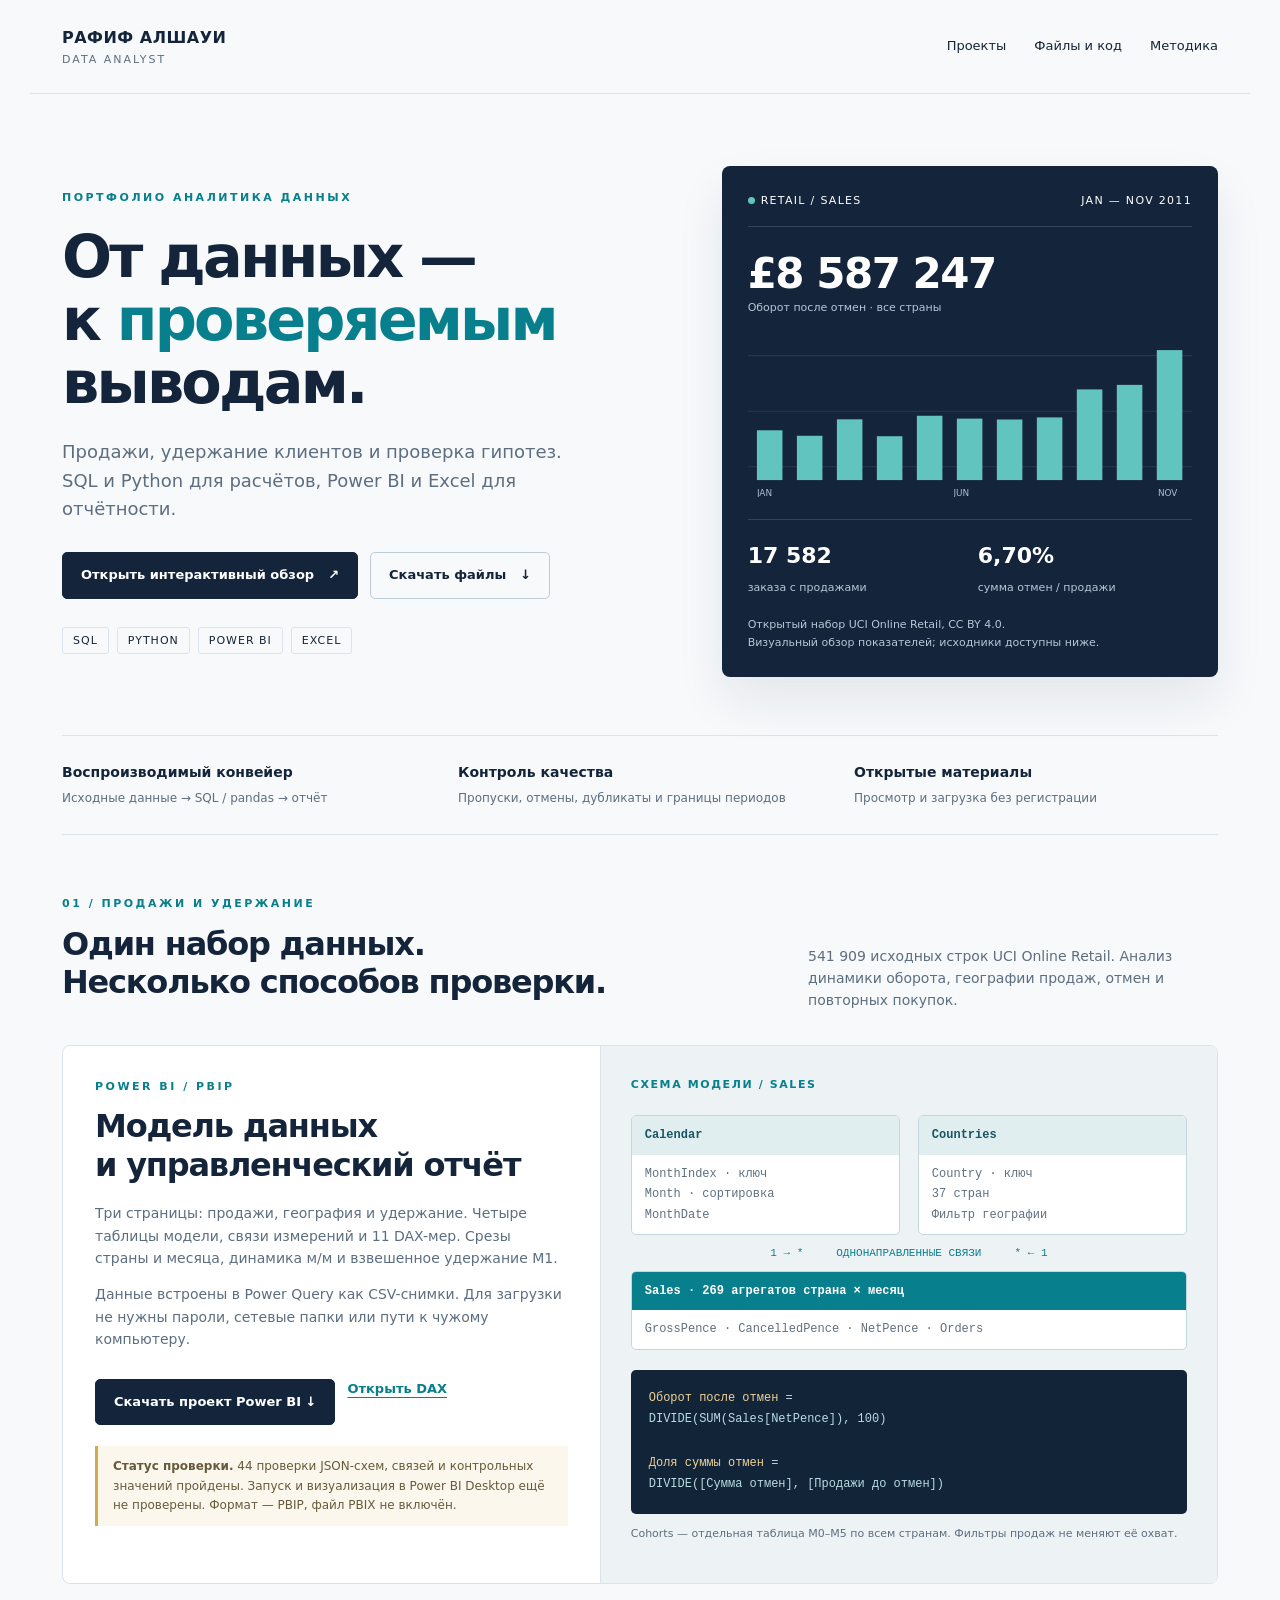
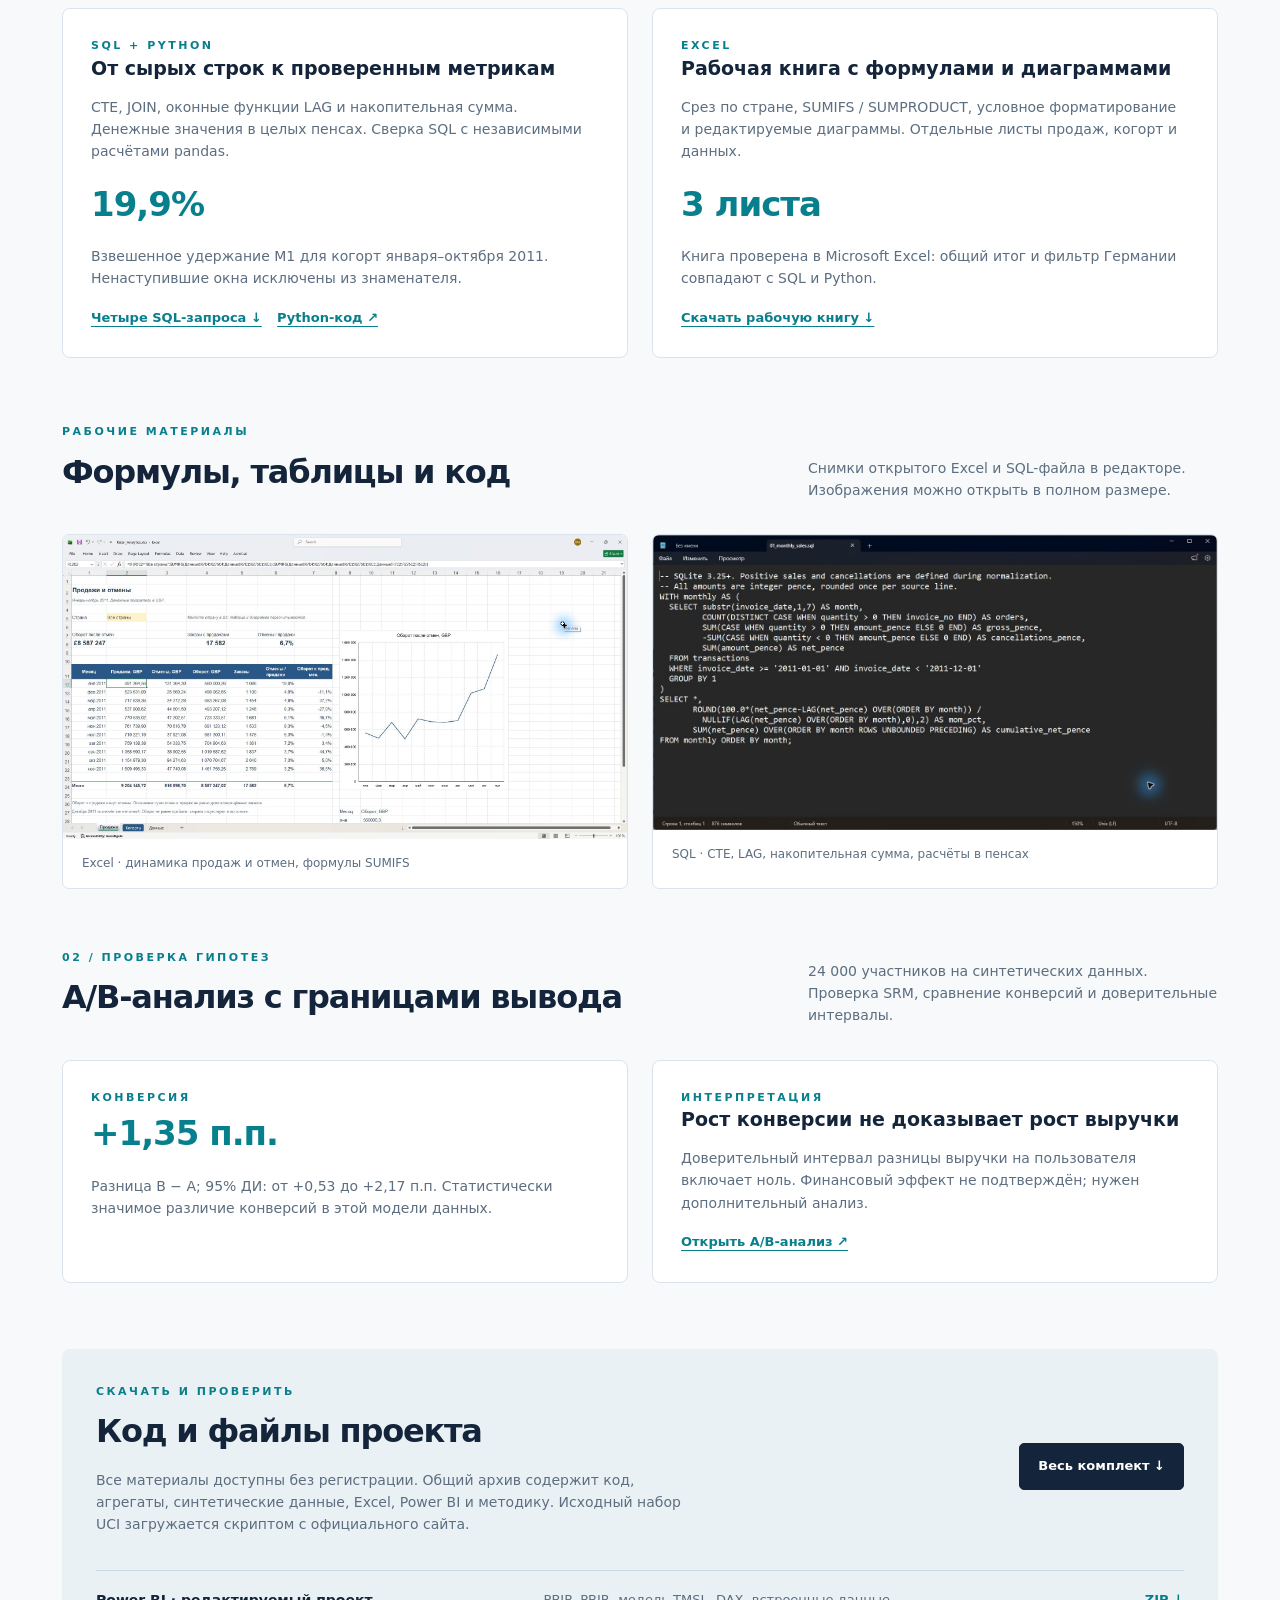
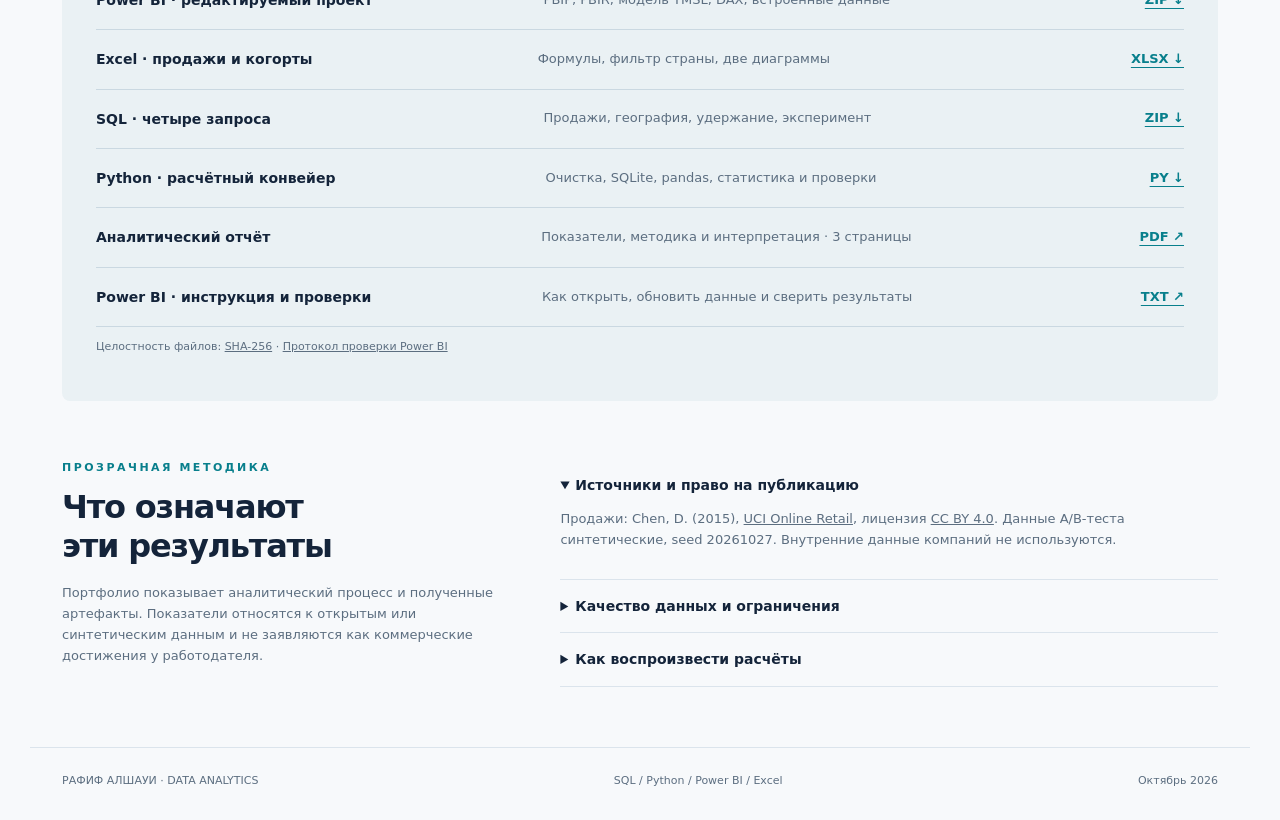
==== index.html @ f64e6117 "Publish Rafif analytics portfolio with Power BI, Excel and source downloads" ====
<!doctype html>
<html lang="ru"><head><meta charset="utf-8"><meta name="viewport" content="width=device-width,initial-scale=1">
<title>Рафиф Алшауи — аналитика данных</title><meta name="description" content="Портфолио аналитика данных: Power BI, SQL, Python, Excel. Продажи, удержание и A/B-анализ. Открытые исходники и воспроизводимые расчёты.">
<meta property="og:title" content="Рафиф Алшауи — аналитика данных"><meta property="og:description" content="От исходных данных до проверяемых выводов. Power BI, SQL, Python и Excel.">
<style>
:root{--ink:#14243a;--muted:#5c6e80;--accent:#087f8c;--line:#dbe4ec;--paper:#f7f9fb;--gold:#d6a745}*{box-sizing:border-box}html{scroll-behavior:smooth}body{margin:0;color:var(--ink);background:var(--paper);font:16px/1.6 'Segoe UI',system-ui,sans-serif}a{color:inherit}button,a{touch-action:manipulation}a:focus-visible,button:focus-visible,summary:focus-visible{outline:3px solid var(--gold);outline-offset:5px}header,main,footer{max-width:1220px;margin:auto;padding-left:32px;padding-right:32px}header{display:flex;align-items:center;justify-content:space-between;padding-top:25px;padding-bottom:25px;border-bottom:1px solid var(--line)}.name{font-weight:750;letter-spacing:.5px;text-decoration:none}.name span{display:block;font-size:11px;font-weight:500;letter-spacing:2px;color:var(--muted)}nav{display:flex;gap:28px;font-size:13px}nav a{text-decoration:none}nav a:hover{color:var(--accent)}.hero{display:grid;grid-template-columns:1.2fr 1fr;gap:64px;align-items:center;padding:72px 0 58px}.kicker{font-size:11px;font-weight:750;letter-spacing:2.5px;color:var(--accent);text-transform:uppercase}h1{font-size:clamp(38px,4.6vw,62px);line-height:1.07;letter-spacing:-2.8px;font-weight:650;margin:18px 0 24px}h1 em{font-style:normal;color:var(--accent)}h2{font-size:32px;letter-spacing:-1.2px;line-height:1.2;margin:12px 0 18px;font-weight:650}h3{font-size:19px;line-height:1.4;margin:0 0 10px}.intro{font-size:18px;color:var(--muted);max-width:540px}.actions{display:flex;flex-wrap:wrap;gap:12px;margin-top:28px}.button{padding:12px 18px;background:var(--ink);color:#fff;border:1px solid var(--ink);border-radius:5px;font-size:13px;font-weight:650;text-decoration:none;display:inline-flex;gap:14px;align-items:center}.button:hover{background:var(--accent);border-color:var(--accent)}.button.light{background:transparent;color:var(--ink);border-color:#bccbd7}.button.light:hover{border-color:var(--accent)}.tags{display:flex;gap:8px;flex-wrap:wrap;margin-top:28px}.tag{font-size:11px;letter-spacing:1px;border:1px solid var(--line);padding:4px 10px;border-radius:3px}.report-preview{padding:26px;background:var(--ink);color:#fff;border-radius:8px;box-shadow:0 24px 50px #14243a15}.report-preview .tiny{color:#b4c8d7}.preview-head{display:flex;justify-content:space-between;align-items:center;border-bottom:1px solid #ffffff25;padding-bottom:16px;font-size:11px;letter-spacing:1.3px}.dot{width:7px;height:7px;display:inline-block;border-radius:50%;background:#60c5bf;margin-right:6px}.big{font-size:42px;line-height:1.2;font-weight:600;letter-spacing:-1.5px;margin-top:22px}.tiny{font-size:11px;color:var(--muted)}.mini-grid{display:grid;grid-template-columns:1fr 1fr;gap:16px;margin-top:22px;border-top:1px solid #ffffff25;padding-top:18px}.mini-grid b{display:block;font-size:22px;font-weight:550}.report-preview svg{width:100%;margin-top:22px;display:block}.strip{display:grid;grid-template-columns:repeat(3,1fr);gap:32px;border-top:1px solid var(--line);border-bottom:1px solid var(--line);padding:25px 0;margin-bottom:60px}.strip b{display:block;font-size:14px}.strip span{font-size:12px;color:var(--muted)}section{scroll-margin-top:26px}.section-head{display:flex;justify-content:space-between;gap:30px;align-items:flex-end;margin-bottom:25px}.section-head p{max-width:410px;color:var(--muted);font-size:14px;margin:0 0 8px}.feature{display:grid;grid-template-columns:1fr 1.15fr;gap:0;background:#fff;border:1px solid var(--line);border-radius:8px;overflow:hidden}.feature-copy{padding:32px}.feature-copy p{font-size:14px;color:var(--muted)}.feature-art{padding:30px;background:#edf3f5;border-left:1px solid var(--line)}.model-label{font-size:11px;letter-spacing:1.6px;font-weight:700;margin-bottom:22px;color:var(--accent)}.model{display:grid;grid-template-columns:1fr 1fr;gap:18px}.table{background:#fff;border:1px solid #c5d7de;border-radius:5px;overflow:hidden;font:12px/1.7 Consolas,monospace}.table b{display:block;background:#e0eef0;color:#175765;padding:9px 13px}.table p{margin:0;padding:9px 13px;color:#607080}.table.fact{grid-column:1/-1}.table.fact b{background:var(--accent);color:white}.relation{text-align:center;font:11px Consolas,monospace;color:var(--accent);margin:12px 0}.code{background:#122438;color:#b8dce3;padding:18px;border-radius:5px;font:12px/1.8 Consolas,monospace;overflow:auto;white-space:pre-wrap;word-break:break-word;margin-top:20px}.code strong{color:#efd297;font-weight:normal}.status{border-left:3px solid #d4aa4c;padding:11px 15px;background:#fbf7ec;font-size:12px;color:#665a3b;margin-top:21px}.cards{display:grid;grid-template-columns:1fr 1fr;gap:24px;margin-top:24px}.case{background:#fff;border:1px solid var(--line);border-radius:8px;padding:28px}.case p{font-size:14px;color:var(--muted)}.case .metric{font-size:34px;color:var(--accent);font-weight:600;letter-spacing:-1px}.textlink{font-size:13px;color:var(--accent);font-weight:600;text-underline-offset:4px}.evidence{padding-top:65px}.shots{display:grid;grid-template-columns:1fr 1fr;gap:24px}.shot{margin:0;border:1px solid var(--line);border-radius:7px;background:white;overflow:hidden}.shot a{display:block}.shot img{width:100%;display:block;height:auto}.shot figcaption{padding:15px 19px;font-size:12px;color:var(--muted)}.download-section{margin:66px 0 0;padding:34px;background:#eaf1f4;border-radius:8px}.download-top{display:flex;gap:30px;align-items:center;justify-content:space-between}.download-top p{font-size:14px;color:var(--muted);max-width:600px}.download-list{margin-top:20px;border-top:1px solid #cad8e1}.download-row{display:grid;grid-template-columns:1.1fr 1.5fr auto;align-items:center;gap:25px;padding:18px 0;border-bottom:1px solid #cad8e1;font-size:13px}.download-row strong{font-size:14px}.download-row span{color:var(--muted)}.download-row a{color:var(--accent);font-weight:700;text-underline-offset:4px;white-space:nowrap}.method{margin-top:58px;display:grid;grid-template-columns:.8fr 1.2fr;gap:60px}.method p,.method li{font-size:13px;color:var(--muted)}.method ul{padding-left:20px}.method li{margin:9px 0}details{border-bottom:1px solid var(--line);padding:15px 0}summary{cursor:pointer;font-size:14px;font-weight:600}footer{margin-top:60px;border-top:1px solid var(--line);padding-top:24px;padding-bottom:30px;display:flex;justify-content:space-between;gap:25px;font-size:11px;color:var(--muted)}@media(max-width:900px){.hero{gap:30px}.hero h1{font-size:45px}.feature{grid-template-columns:1fr}.feature-art{border-left:0;border-top:1px solid var(--line)}.method{gap:25px}.download-top{display:block}}@media(max-width:640px){header,main,footer{padding-left:20px;padding-right:20px}header{align-items:start}nav{gap:16px;font-size:12px}nav a:first-child{display:none}.hero{grid-template-columns:1fr;padding:40px 0;gap:30px}.hero h1{font-size:43px;letter-spacing:-2px}.intro{font-size:16px}.strip{grid-template-columns:1fr;gap:15px;margin-bottom:40px}.section-head{display:block}.section-head p{margin-top:15px}.cards,.shots,.method{grid-template-columns:1fr}.feature-copy,.feature-art,.case,.download-section{padding:23px}.download-row{grid-template-columns:1fr auto;gap:8px}.download-row span{grid-column:1/-1;grid-row:2}.download-row strong{font-size:13px}.method{gap:10px}footer{display:block}footer span{display:block;margin-top:7px}h2{font-size:28px}}
</style></head><body>
<header><a href="#" class="name">РАФИФ АЛШАУИ<span>DATA ANALYST</span></a><nav aria-label="Навигация"><a href="#projects">Проекты</a><a href="#files">Файлы и код</a><a href="#method">Методика</a></nav></header>
<main>
<section class="hero"><div><div class="kicker">Портфолио аналитика данных</div><h1>От данных —<br>к <em>проверяемым</em><br>выводам.</h1><p class="intro">Продажи, удержание клиентов и проверка гипотез. SQL и Python для расчётов, Power BI и Excel для отчётности.</p><div class="actions"><a class="button" href="analytics.html">Открыть интерактивный обзор <span>↗</span></a><a class="button light" href="#files">Скачать файлы <span>↓</span></a></div><div class="tags"><span class="tag">SQL</span><span class="tag">PYTHON</span><span class="tag">POWER BI</span><span class="tag">EXCEL</span></div></div>
<div class="report-preview" aria-label="Контрольные показатели проекта продаж"><div class="preview-head"><span><i class="dot"></i>RETAIL / SALES</span><span>JAN — NOV 2011</span></div><div class="big">£8 587 247</div><div class="tiny">Оборот после отмен · все страны</div><svg viewBox="0 0 400 142" role="img" aria-label="Динамика оборота, январь–ноябрь 2011"><path d="M0 115H400M0 65H400M0 15H400" stroke="#ffffff16"/><g fill="#62c4bf"><rect x="8" y="82.18" width="23" height="44.82"/><rect x="44" y="87.13" width="23" height="39.87"/><rect x="80" y="72.31" width="23" height="54.69"/><rect x="116" y="87.52" width="23" height="39.48"/><rect x="152" y="69.10" width="23" height="57.90"/><rect x="188" y="71.68" width="23" height="55.32"/><rect x="224" y="72.47" width="23" height="54.53"/><rect x="260" y="70.59" width="23" height="56.41"/><rect x="296" y="45.38" width="23" height="81.62"/><rect x="332" y="41.30" width="23" height="85.70"/><rect x="368" y="10.00" width="23" height="117.00"/></g><text x="8" y="141" fill="#aabfcf" font-size="8">JAN</text><text x="185" y="141" fill="#aabfcf" font-size="8">JUN</text><text x="369" y="141" fill="#aabfcf" font-size="8">NOV</text></svg><div class="mini-grid"><div><b>17 582</b><span class="tiny">заказа с продажами</span></div><div><b>6,70%</b><span class="tiny">сумма отмен / продажи</span></div></div><p class="tiny" style="margin:18px 0 0">Открытый набор UCI Online Retail, CC BY 4.0.<br>Визуальный обзор показателей; исходники доступны ниже.</p></div></section>
<div class="strip"><div><b>Воспроизводимый конвейер</b><span>Исходные данные → SQL / pandas → отчёт</span></div><div><b>Контроль качества</b><span>Пропуски, отмены, дубликаты и границы периодов</span></div><div><b>Открытые материалы</b><span>Просмотр и загрузка без регистрации</span></div></div>
<section id="projects"><div class="section-head"><div><div class="kicker">01 / Продажи и удержание</div><h2>Один набор данных.<br>Несколько способов проверки.</h2></div><p>541 909 исходных строк UCI Online Retail. Анализ динамики оборота, географии продаж, отмен и повторных покупок.</p></div>
<article class="feature"><div class="feature-copy"><div class="kicker">POWER BI / PBIP</div><h2>Модель данных<br>и управленческий отчёт</h2><p>Три страницы: продажи, география и удержание. Четыре таблицы модели, связи измерений и 11 DAX-мер. Срезы страны и месяца, динамика м/м и взвешенное удержание M1.</p><p>Данные встроены в Power Query как CSV-снимки. Для загрузки не нужны пароли, сетевые папки или пути к чужому компьютеру.</p><div class="actions"><a class="button" href="downloads/PowerBI_Retail_Analytics.zip" download>Скачать проект Power BI ↓</a><a class="textlink" href="downloads/measures.dax">Открыть DAX</a></div><div class="status"><b>Статус проверки.</b> 44 проверки JSON-схем, связей и контрольных значений пройдены. Запуск и визуализация в Power BI Desktop ещё не проверены. Формат — PBIP, файл PBIX не включён.</div></div><div class="feature-art"><div class="model-label">СХЕМА МОДЕЛИ / SALES</div><div class="model"><div class="table"><b>Calendar</b><p>MonthIndex · ключ<br>Month · сортировка<br>MonthDate</p></div><div class="table"><b>Countries</b><p>Country · ключ<br>37 стран<br>Фильтр географии</p></div></div><div class="relation">1 → * &nbsp;&nbsp;&nbsp; ОДНОНАПРАВЛЕННЫЕ СВЯЗИ &nbsp;&nbsp;&nbsp; * ← 1</div><div class="table fact"><b>Sales · 269 агрегатов страна × месяц</b><p>GrossPence · CancelledPence · NetPence · Orders</p></div><div class="code"><strong>Оборот после отмен</strong> =
DIVIDE(SUM(Sales[NetPence]), 100)

<strong>Доля суммы отмен</strong> =
DIVIDE([Сумма отмен], [Продажи до отмен])</div><p class="tiny">Cohorts — отдельная таблица M0–M5 по всем странам. Фильтры продаж не меняют её охват.</p></div></article>
<div class="cards"><article class="case"><div class="kicker">SQL + PYTHON</div><h3>От сырых строк к проверенным метрикам</h3><p>CTE, JOIN, оконные функции LAG и накопительная сумма. Денежные значения в целых пенсах. Сверка SQL с независимыми расчётами pandas.</p><div class="metric">19,9%</div><p>Взвешенное удержание M1 для когорт января–октября 2011. Ненаступившие окна исключены из знаменателя.</p><a class="textlink" href="downloads/SQL_queries.zip" download>Четыре SQL-запроса ↓</a> &nbsp; <a class="textlink" href="downloads/analyze.py">Python-код ↗</a></article><article class="case"><div class="kicker">EXCEL</div><h3>Рабочая книга с формулами и диаграммами</h3><p>Срез по стране, SUMIFS / SUMPRODUCT, условное форматирование и редактируемые диаграммы. Отдельные листы продаж, когорт и данных.</p><div class="metric">3 листа</div><p>Книга проверена в Microsoft Excel: общий итог и фильтр Германии совпадают с SQL и Python.</p><a class="textlink" href="downloads/Retail_Analytics.xlsx" download>Скачать рабочую книгу ↓</a></article></div></section>
<section class="evidence"><div class="section-head"><div><div class="kicker">Рабочие материалы</div><h2>Формулы, таблицы и код</h2></div><p>Снимки открытого Excel и SQL-файла в редакторе. Изображения можно открыть в полном размере.</p></div><div class="shots"><figure class="shot"><a href="images/01_excel_sales.png" target="_blank" rel="noopener"><img src="images/01_excel_sales.png" alt="Microsoft Excel: продажи, выбор страны, формулы и диаграмма" loading="lazy"></a><figcaption>Excel · динамика продаж и отмен, формулы SUMIFS</figcaption></figure><figure class="shot"><a href="images/03_sql_monthly_sales.png" target="_blank" rel="noopener"><img src="images/03_sql_monthly_sales.png" alt="SQL-запрос месячных продаж в текстовом редакторе: CTE и оконные функции" loading="lazy"></a><figcaption>SQL · CTE, LAG, накопительная сумма, расчёты в пенсах</figcaption></figure></div></section>
<section style="margin-top:60px"><div class="section-head"><div><div class="kicker">02 / Проверка гипотез</div><h2>A/B-анализ с границами вывода</h2></div><p>24 000 участников на синтетических данных. Проверка SRM, сравнение конверсий и доверительные интервалы.</p></div><div class="cards" style="margin-top:0"><article class="case"><div class="kicker">КОНВЕРСИЯ</div><div class="metric">+1,35 п.п.</div><p>Разница B − A; 95% ДИ: от +0,53 до +2,17 п.п. Статистически значимое различие конверсий в этой модели данных.</p></article><article class="case"><div class="kicker">ИНТЕРПРЕТАЦИЯ</div><h3>Рост конверсии не доказывает рост выручки</h3><p>Доверительный интервал разницы выручки на пользователя включает ноль. Финансовый эффект не подтверждён; нужен дополнительный анализ.</p><a class="textlink" href="analytics.html#experiment">Открыть A/B-анализ ↗</a></article></div></section>
<section id="files" class="download-section"><div class="download-top"><div><div class="kicker">Скачать и проверить</div><h2>Код и файлы проекта</h2><p>Все материалы доступны без регистрации. Общий архив содержит код, агрегаты, синтетические данные, Excel, Power BI и методику. Исходный набор UCI загружается скриптом с официального сайта.</p></div><a class="button" href="downloads/Rafif_Analytics_Source.zip" download>Весь комплект ↓</a></div><div class="download-list">
<div class="download-row"><strong>Power BI · редактируемый проект</strong><span>PBIP, PBIR, модель TMSL, DAX, встроенные данные</span><a href="downloads/PowerBI_Retail_Analytics.zip" download>ZIP ↓</a></div>
<div class="download-row"><strong>Excel · продажи и когорты</strong><span>Формулы, фильтр страны, две диаграммы</span><a href="downloads/Retail_Analytics.xlsx" download>XLSX ↓</a></div>
<div class="download-row"><strong>SQL · четыре запроса</strong><span>Продажи, география, удержание, эксперимент</span><a href="downloads/SQL_queries.zip" download>ZIP ↓</a></div>
<div class="download-row"><strong>Python · расчётный конвейер</strong><span>Очистка, SQLite, pandas, статистика и проверки</span><a href="downloads/analyze.py" download>PY ↓</a></div>
<div class="download-row"><strong>Аналитический отчёт</strong><span>Показатели, методика и интерпретация · 3 страницы</span><a href="downloads/Analytics_Report.pdf">PDF ↗</a></div>
<div class="download-row"><strong>Power BI · инструкция и проверки</strong><span>Как открыть, обновить данные и сверить результаты</span><a href="downloads/PowerBI_README.txt">TXT ↗</a></div></div><p class="tiny">Целостность файлов: <a href="downloads/SHA256.json">SHA-256</a> · <a href="downloads/PowerBI_validation.json">Протокол проверки Power BI</a></p></section>
<section id="method" class="method"><div><div class="kicker">Прозрачная методика</div><h2>Что означают<br>эти результаты</h2><p>Портфолио показывает аналитический процесс и полученные артефакты. Показатели относятся к открытым или синтетическим данным и не заявляются как коммерческие достижения у работодателя.</p></div><div><details open><summary>Источники и право на публикацию</summary><p>Продажи: Chen, D. (2015), <a href="https://doi.org/10.24432/C5BW33" target="_blank" rel="noopener">UCI Online Retail</a>, лицензия <a href="https://creativecommons.org/licenses/by/4.0/" target="_blank" rel="noopener">CC BY 4.0</a>. Данные A/B-теста синтетические, seed 20261027. Внутренние данные компаний не используются.</p></details><details><summary>Качество данных и ограничения</summary><ul><li>Исходно 541 909 строк; исключены строки без положительной цены.</li><li>Пропуски CustomerID исключены из когорт, но сохранены в обороте.</li><li>Совпадающие строки сохранены: надёжного ID строки в источнике нет. Чувствительность итогов к дубликатам рассчитана отдельно.</li><li>Неполный декабрь 2011 исключён. Декабрь 2010 используется как история для определения когорт.</li><li>Оборот после отмен не равен прибыли; расходы для ROI отсутствуют.</li></ul></details><details><summary>Как воспроизвести расчёты</summary><p>Распакуйте общий архив. Установите Python-зависимости из requirements.txt и запустите analyze.py. Скрипт загрузит UCI, построит SQLite-базу, CSV/JSON и выполнит контрольные проверки. build_powerbi.py обновляет встроенные снимки PBIP. Подробности — в README.</p></details></div></section>
</main><footer><div>РАФИФ АЛШАУИ · DATA ANALYTICS</div><span>SQL / Python / Power BI / Excel</span><span>Октябрь 2026</span></footer>
<script>document.querySelectorAll('a[download]').forEach(a=>a.setAttribute('aria-label',a.textContent.trim()+' — скачать файл'));</script>
</body></html>
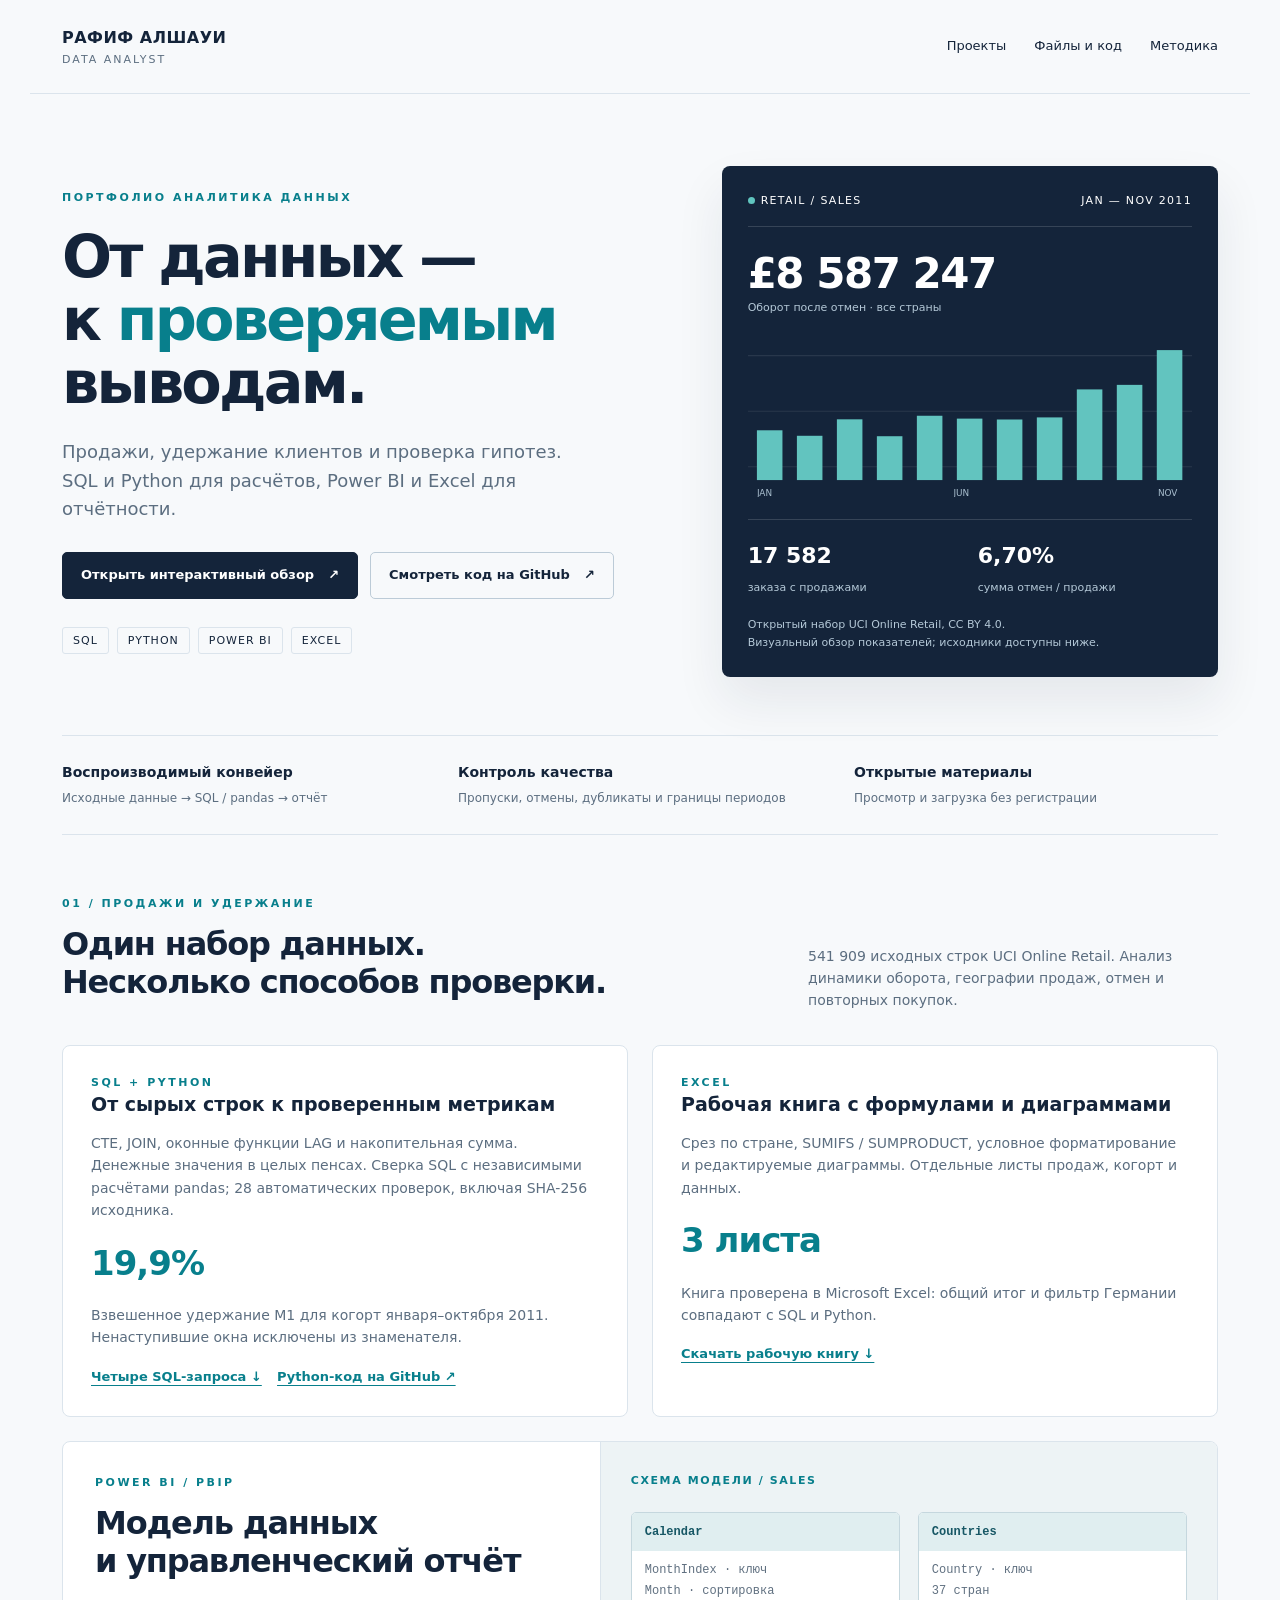
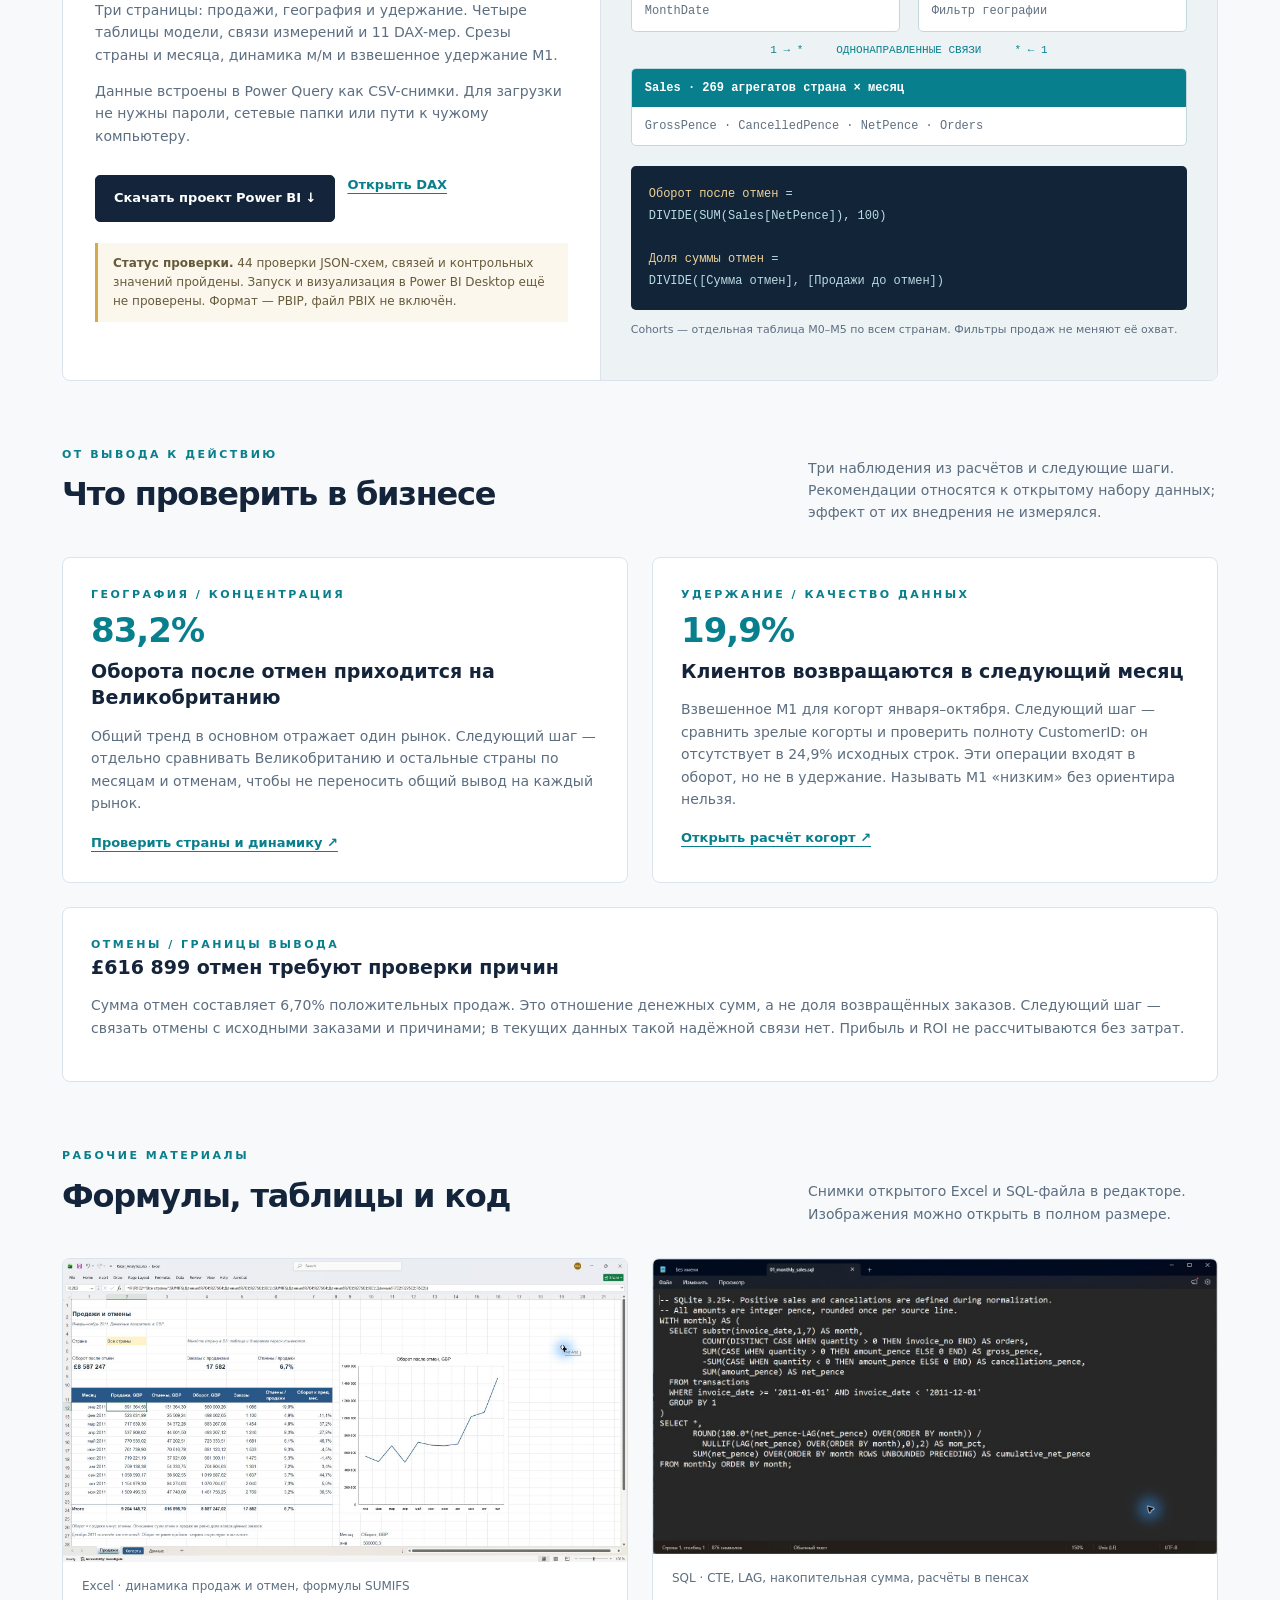
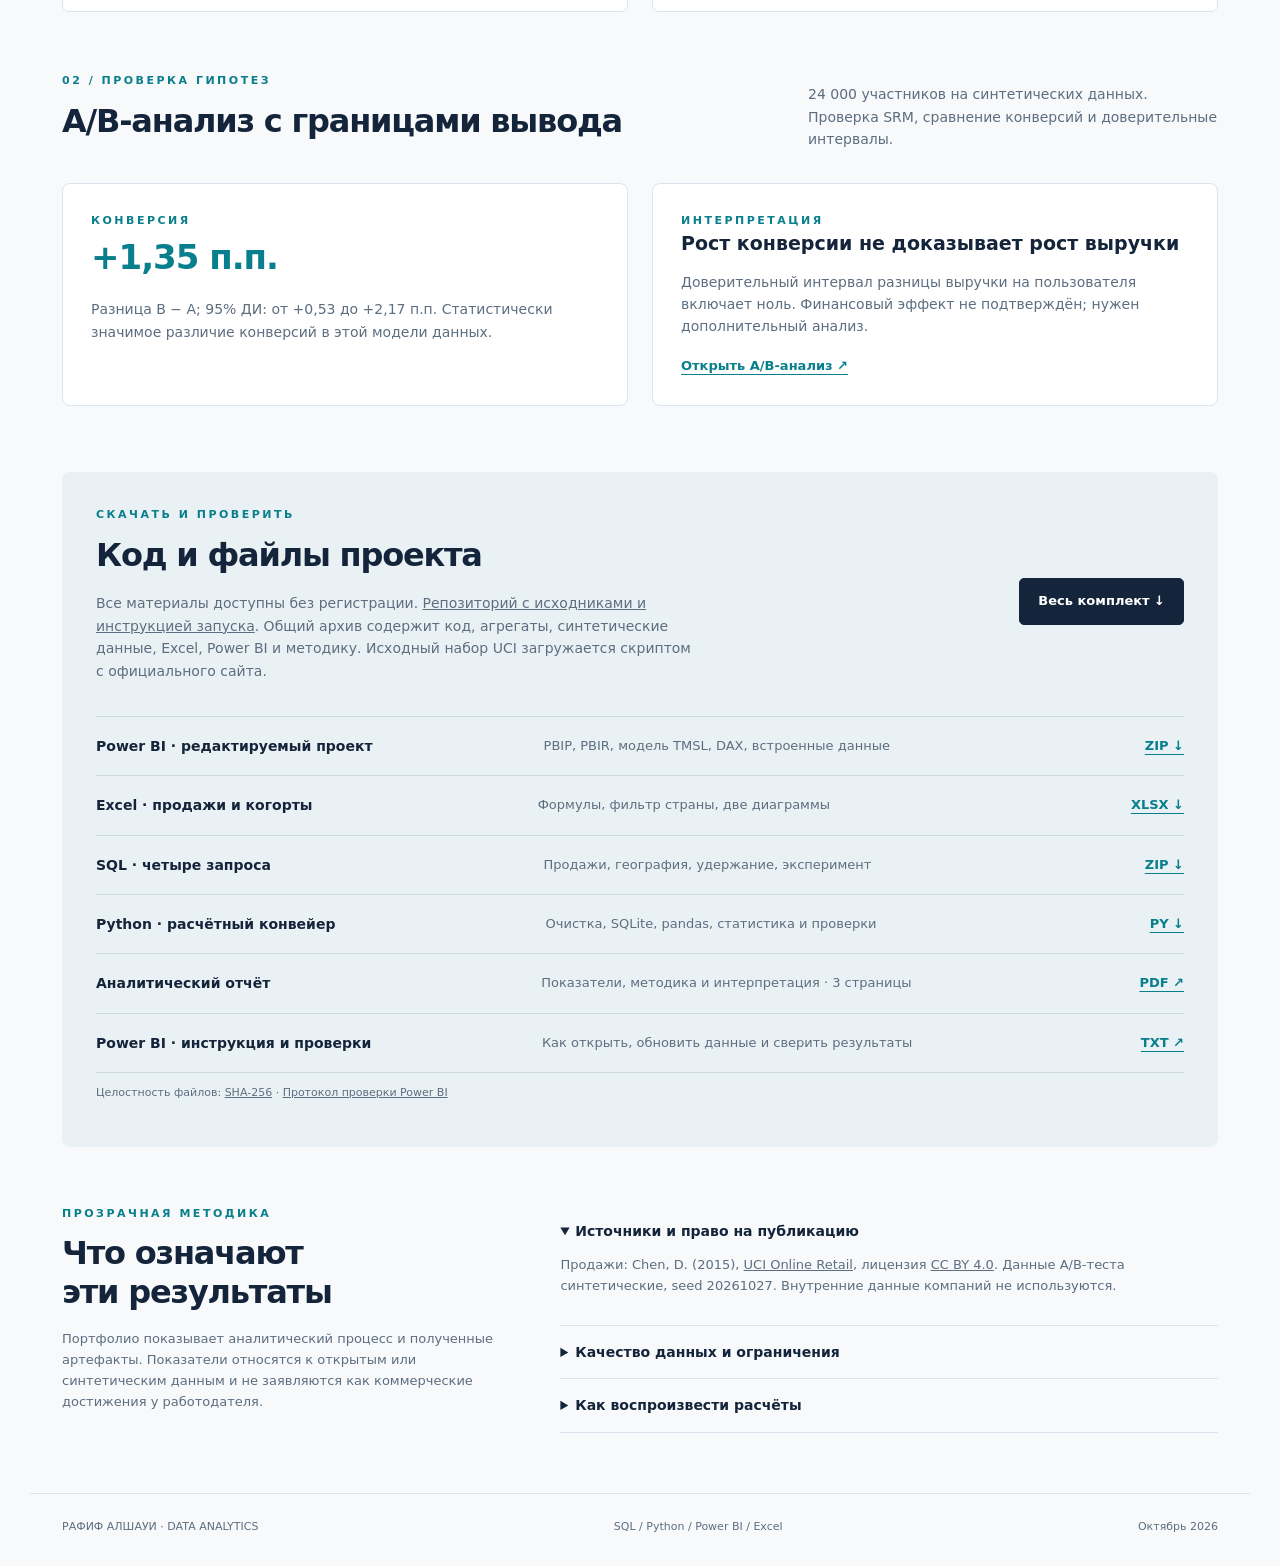
==== commit fb54f2c9: "Improve analyst portfolio with business findings and reproducible source review" ====
--- a/index.html
+++ b/index.html
@@ -1,32 +1,37 @@
 <!doctype html>
 <html lang="ru"><head><meta charset="utf-8"><meta name="viewport" content="width=device-width,initial-scale=1">
-<title>Рафиф Алшауи — аналитика данных</title><meta name="description" content="Портфолио аналитика данных: Power BI, SQL, Python, Excel. Продажи, удержание и A/B-анализ. Открытые исходники и воспроизводимые расчёты.">
+<title>Рафиф Алшауи — аналитика данных</title><meta name="description" content="Портфолио аналитика данных: SQL, Python, Excel, Power BI. Продажи, удержание и A/B-анализ. Открытые исходники и воспроизводимые расчёты.">
 <meta property="og:title" content="Рафиф Алшауи — аналитика данных"><meta property="og:description" content="От исходных данных до проверяемых выводов. Power BI, SQL, Python и Excel.">
 <style>
-:root{--ink:#14243a;--muted:#5c6e80;--accent:#087f8c;--line:#dbe4ec;--paper:#f7f9fb;--gold:#d6a745}*{box-sizing:border-box}html{scroll-behavior:smooth}body{margin:0;color:var(--ink);background:var(--paper);font:16px/1.6 'Segoe UI',system-ui,sans-serif}a{color:inherit}button,a{touch-action:manipulation}a:focus-visible,button:focus-visible,summary:focus-visible{outline:3px solid var(--gold);outline-offset:5px}header,main,footer{max-width:1220px;margin:auto;padding-left:32px;padding-right:32px}header{display:flex;align-items:center;justify-content:space-between;padding-top:25px;padding-bottom:25px;border-bottom:1px solid var(--line)}.name{font-weight:750;letter-spacing:.5px;text-decoration:none}.name span{display:block;font-size:11px;font-weight:500;letter-spacing:2px;color:var(--muted)}nav{display:flex;gap:28px;font-size:13px}nav a{text-decoration:none}nav a:hover{color:var(--accent)}.hero{display:grid;grid-template-columns:1.2fr 1fr;gap:64px;align-items:center;padding:72px 0 58px}.kicker{font-size:11px;font-weight:750;letter-spacing:2.5px;color:var(--accent);text-transform:uppercase}h1{font-size:clamp(38px,4.6vw,62px);line-height:1.07;letter-spacing:-2.8px;font-weight:650;margin:18px 0 24px}h1 em{font-style:normal;color:var(--accent)}h2{font-size:32px;letter-spacing:-1.2px;line-height:1.2;margin:12px 0 18px;font-weight:650}h3{font-size:19px;line-height:1.4;margin:0 0 10px}.intro{font-size:18px;color:var(--muted);max-width:540px}.actions{display:flex;flex-wrap:wrap;gap:12px;margin-top:28px}.button{padding:12px 18px;background:var(--ink);color:#fff;border:1px solid var(--ink);border-radius:5px;font-size:13px;font-weight:650;text-decoration:none;display:inline-flex;gap:14px;align-items:center}.button:hover{background:var(--accent);border-color:var(--accent)}.button.light{background:transparent;color:var(--ink);border-color:#bccbd7}.button.light:hover{border-color:var(--accent)}.tags{display:flex;gap:8px;flex-wrap:wrap;margin-top:28px}.tag{font-size:11px;letter-spacing:1px;border:1px solid var(--line);padding:4px 10px;border-radius:3px}.report-preview{padding:26px;background:var(--ink);color:#fff;border-radius:8px;box-shadow:0 24px 50px #14243a15}.report-preview .tiny{color:#b4c8d7}.preview-head{display:flex;justify-content:space-between;align-items:center;border-bottom:1px solid #ffffff25;padding-bottom:16px;font-size:11px;letter-spacing:1.3px}.dot{width:7px;height:7px;display:inline-block;border-radius:50%;background:#60c5bf;margin-right:6px}.big{font-size:42px;line-height:1.2;font-weight:600;letter-spacing:-1.5px;margin-top:22px}.tiny{font-size:11px;color:var(--muted)}.mini-grid{display:grid;grid-template-columns:1fr 1fr;gap:16px;margin-top:22px;border-top:1px solid #ffffff25;padding-top:18px}.mini-grid b{display:block;font-size:22px;font-weight:550}.report-preview svg{width:100%;margin-top:22px;display:block}.strip{display:grid;grid-template-columns:repeat(3,1fr);gap:32px;border-top:1px solid var(--line);border-bottom:1px solid var(--line);padding:25px 0;margin-bottom:60px}.strip b{display:block;font-size:14px}.strip span{font-size:12px;color:var(--muted)}section{scroll-margin-top:26px}.section-head{display:flex;justify-content:space-between;gap:30px;align-items:flex-end;margin-bottom:25px}.section-head p{max-width:410px;color:var(--muted);font-size:14px;margin:0 0 8px}.feature{display:grid;grid-template-columns:1fr 1.15fr;gap:0;background:#fff;border:1px solid var(--line);border-radius:8px;overflow:hidden}.feature-copy{padding:32px}.feature-copy p{font-size:14px;color:var(--muted)}.feature-art{padding:30px;background:#edf3f5;border-left:1px solid var(--line)}.model-label{font-size:11px;letter-spacing:1.6px;font-weight:700;margin-bottom:22px;color:var(--accent)}.model{display:grid;grid-template-columns:1fr 1fr;gap:18px}.table{background:#fff;border:1px solid #c5d7de;border-radius:5px;overflow:hidden;font:12px/1.7 Consolas,monospace}.table b{display:block;background:#e0eef0;color:#175765;padding:9px 13px}.table p{margin:0;padding:9px 13px;color:#607080}.table.fact{grid-column:1/-1}.table.fact b{background:var(--accent);color:white}.relation{text-align:center;font:11px Consolas,monospace;color:var(--accent);margin:12px 0}.code{background:#122438;color:#b8dce3;padding:18px;border-radius:5px;font:12px/1.8 Consolas,monospace;overflow:auto;white-space:pre-wrap;word-break:break-word;margin-top:20px}.code strong{color:#efd297;font-weight:normal}.status{border-left:3px solid #d4aa4c;padding:11px 15px;background:#fbf7ec;font-size:12px;color:#665a3b;margin-top:21px}.cards{display:grid;grid-template-columns:1fr 1fr;gap:24px;margin-top:24px}.case{background:#fff;border:1px solid var(--line);border-radius:8px;padding:28px}.case p{font-size:14px;color:var(--muted)}.case .metric{font-size:34px;color:var(--accent);font-weight:600;letter-spacing:-1px}.textlink{font-size:13px;color:var(--accent);font-weight:600;text-underline-offset:4px}.evidence{padding-top:65px}.shots{display:grid;grid-template-columns:1fr 1fr;gap:24px}.shot{margin:0;border:1px solid var(--line);border-radius:7px;background:white;overflow:hidden}.shot a{display:block}.shot img{width:100%;display:block;height:auto}.shot figcaption{padding:15px 19px;font-size:12px;color:var(--muted)}.download-section{margin:66px 0 0;padding:34px;background:#eaf1f4;border-radius:8px}.download-top{display:flex;gap:30px;align-items:center;justify-content:space-between}.download-top p{font-size:14px;color:var(--muted);max-width:600px}.download-list{margin-top:20px;border-top:1px solid #cad8e1}.download-row{display:grid;grid-template-columns:1.1fr 1.5fr auto;align-items:center;gap:25px;padding:18px 0;border-bottom:1px solid #cad8e1;font-size:13px}.download-row strong{font-size:14px}.download-row span{color:var(--muted)}.download-row a{color:var(--accent);font-weight:700;text-underline-offset:4px;white-space:nowrap}.method{margin-top:58px;display:grid;grid-template-columns:.8fr 1.2fr;gap:60px}.method p,.method li{font-size:13px;color:var(--muted)}.method ul{padding-left:20px}.method li{margin:9px 0}details{border-bottom:1px solid var(--line);padding:15px 0}summary{cursor:pointer;font-size:14px;font-weight:600}footer{margin-top:60px;border-top:1px solid var(--line);padding-top:24px;padding-bottom:30px;display:flex;justify-content:space-between;gap:25px;font-size:11px;color:var(--muted)}@media(max-width:900px){.hero{gap:30px}.hero h1{font-size:45px}.feature{grid-template-columns:1fr}.feature-art{border-left:0;border-top:1px solid var(--line)}.method{gap:25px}.download-top{display:block}}@media(max-width:640px){header,main,footer{padding-left:20px;padding-right:20px}header{align-items:start}nav{gap:16px;font-size:12px}nav a:first-child{display:none}.hero{grid-template-columns:1fr;padding:40px 0;gap:30px}.hero h1{font-size:43px;letter-spacing:-2px}.intro{font-size:16px}.strip{grid-template-columns:1fr;gap:15px;margin-bottom:40px}.section-head{display:block}.section-head p{margin-top:15px}.cards,.shots,.method{grid-template-columns:1fr}.feature-copy,.feature-art,.case,.download-section{padding:23px}.download-row{grid-template-columns:1fr auto;gap:8px}.download-row span{grid-column:1/-1;grid-row:2}.download-row strong{font-size:13px}.method{gap:10px}footer{display:block}footer span{display:block;margin-top:7px}h2{font-size:28px}}
+:root{--ink:#14243a;--muted:#5c6e80;--accent:#087f8c;--line:#dbe4ec;--paper:#f7f9fb;--gold:#d6a745}*{box-sizing:border-box}html{scroll-behavior:smooth}body{margin:0;color:var(--ink);background:var(--paper);font:16px/1.6 'Segoe UI',system-ui,sans-serif}a{color:inherit}button,a{touch-action:manipulation}a:focus-visible,button:focus-visible,summary:focus-visible{outline:3px solid var(--gold);outline-offset:5px}header,main,footer{max-width:1220px;margin:auto;padding-left:32px;padding-right:32px}header{display:flex;align-items:center;justify-content:space-between;padding-top:25px;padding-bottom:25px;border-bottom:1px solid var(--line)}.name{font-weight:750;letter-spacing:.5px;text-decoration:none}.name span{display:block;font-size:11px;font-weight:500;letter-spacing:2px;color:var(--muted)}nav{display:flex;gap:28px;font-size:13px}nav a{text-decoration:none}nav a:hover{color:var(--accent)}.hero{display:grid;grid-template-columns:1.2fr 1fr;gap:64px;align-items:center;padding:72px 0 58px}.kicker{font-size:11px;font-weight:750;letter-spacing:2.5px;color:var(--accent);text-transform:uppercase}h1{font-size:clamp(38px,4.6vw,62px);line-height:1.07;letter-spacing:-2.8px;font-weight:650;margin:18px 0 24px}h1 em{font-style:normal;color:var(--accent)}h2{font-size:32px;letter-spacing:-1.2px;line-height:1.2;margin:12px 0 18px;font-weight:650}h3{font-size:19px;line-height:1.4;margin:0 0 10px}.intro{font-size:18px;color:var(--muted);max-width:540px}.actions{display:flex;flex-wrap:wrap;gap:12px;margin-top:28px}.button{padding:12px 18px;background:var(--ink);color:#fff;border:1px solid var(--ink);border-radius:5px;font-size:13px;font-weight:650;text-decoration:none;display:inline-flex;gap:14px;align-items:center}.button:hover{background:var(--accent);border-color:var(--accent)}.button.light{background:transparent;color:var(--ink);border-color:#bccbd7}.button.light:hover{border-color:var(--accent)}.tags{display:flex;gap:8px;flex-wrap:wrap;margin-top:28px}.tag{font-size:11px;letter-spacing:1px;border:1px solid var(--line);padding:4px 10px;border-radius:3px}.report-preview{padding:26px;background:var(--ink);color:#fff;border-radius:8px;box-shadow:0 24px 50px #14243a15}.report-preview .tiny{color:#b4c8d7}.preview-head{display:flex;justify-content:space-between;align-items:center;border-bottom:1px solid #ffffff25;padding-bottom:16px;font-size:11px;letter-spacing:1.3px}.dot{width:7px;height:7px;display:inline-block;border-radius:50%;background:#60c5bf;margin-right:6px}.big{font-size:42px;line-height:1.2;font-weight:600;letter-spacing:-1.5px;margin-top:22px}.tiny{font-size:11px;color:var(--muted)}.mini-grid{display:grid;grid-template-columns:1fr 1fr;gap:16px;margin-top:22px;border-top:1px solid #ffffff25;padding-top:18px}.mini-grid b{display:block;font-size:22px;font-weight:550}.report-preview svg{width:100%;margin-top:22px;display:block}.strip{display:grid;grid-template-columns:repeat(3,1fr);gap:32px;border-top:1px solid var(--line);border-bottom:1px solid var(--line);padding:25px 0;margin-bottom:60px}.strip b{display:block;font-size:14px}.strip span{font-size:12px;color:var(--muted)}section{scroll-margin-top:26px}.section-head{display:flex;justify-content:space-between;gap:30px;align-items:flex-end;margin-bottom:25px}.section-head p{max-width:410px;color:var(--muted);font-size:14px;margin:0 0 8px}.feature{margin-top:24px;display:grid;grid-template-columns:1fr 1.15fr;gap:0;background:#fff;border:1px solid var(--line);border-radius:8px;overflow:hidden}.feature-copy{padding:32px}.feature-copy p{font-size:14px;color:var(--muted)}.feature-art{padding:30px;background:#edf3f5;border-left:1px solid var(--line)}.model-label{font-size:11px;letter-spacing:1.6px;font-weight:700;margin-bottom:22px;color:var(--accent)}.model{display:grid;grid-template-columns:1fr 1fr;gap:18px}.table{background:#fff;border:1px solid #c5d7de;border-radius:5px;overflow:hidden;font:12px/1.7 Consolas,monospace}.table b{display:block;background:#e0eef0;color:#175765;padding:9px 13px}.table p{margin:0;padding:9px 13px;color:#607080}.table.fact{grid-column:1/-1}.table.fact b{background:var(--accent);color:white}.relation{text-align:center;font:11px Consolas,monospace;color:var(--accent);margin:12px 0}.code{background:#122438;color:#b8dce3;padding:18px;border-radius:5px;font:12px/1.8 Consolas,monospace;overflow:auto;white-space:pre-wrap;word-break:break-word;margin-top:20px}.code strong{color:#efd297;font-weight:normal}.status{border-left:3px solid #d4aa4c;padding:11px 15px;background:#fbf7ec;font-size:12px;color:#665a3b;margin-top:21px}.cards{display:grid;grid-template-columns:1fr 1fr;gap:24px;margin-top:24px}.case{background:#fff;border:1px solid var(--line);border-radius:8px;padding:28px}.case p{font-size:14px;color:var(--muted)}.case .metric{font-size:34px;color:var(--accent);font-weight:600;letter-spacing:-1px}.textlink{font-size:13px;color:var(--accent);font-weight:600;text-underline-offset:4px}.evidence{padding-top:65px}.shots{display:grid;grid-template-columns:1fr 1fr;gap:24px}.shot{margin:0;border:1px solid var(--line);border-radius:7px;background:white;overflow:hidden}.shot a{display:block}.shot img{width:100%;display:block;height:auto}.shot figcaption{padding:15px 19px;font-size:12px;color:var(--muted)}.download-section{margin:66px 0 0;padding:34px;background:#eaf1f4;border-radius:8px}.download-top{display:flex;gap:30px;align-items:center;justify-content:space-between}.download-top p{font-size:14px;color:var(--muted);max-width:600px}.download-list{margin-top:20px;border-top:1px solid #cad8e1}.download-row{display:grid;grid-template-columns:1.1fr 1.5fr auto;align-items:center;gap:25px;padding:18px 0;border-bottom:1px solid #cad8e1;font-size:13px}.download-row strong{font-size:14px}.download-row span{color:var(--muted)}.download-row a{color:var(--accent);font-weight:700;text-underline-offset:4px;white-space:nowrap}.method{margin-top:58px;display:grid;grid-template-columns:.8fr 1.2fr;gap:60px}.method p,.method li{font-size:13px;color:var(--muted)}.method ul{padding-left:20px}.method li{margin:9px 0}details{border-bottom:1px solid var(--line);padding:15px 0}summary{cursor:pointer;font-size:14px;font-weight:600}footer{margin-top:60px;border-top:1px solid var(--line);padding-top:24px;padding-bottom:30px;display:flex;justify-content:space-between;gap:25px;font-size:11px;color:var(--muted)}@media(max-width:900px){.hero{gap:30px}.hero h1{font-size:45px}.feature{grid-template-columns:1fr}.feature-art{border-left:0;border-top:1px solid var(--line)}.method{gap:25px}.download-top{display:block}}@media(max-width:640px){header,main,footer{padding-left:20px;padding-right:20px}header{align-items:start}nav{gap:16px;font-size:12px}nav a:first-child{display:none}.hero{grid-template-columns:1fr;padding:40px 0;gap:30px}.hero h1{font-size:43px;letter-spacing:-2px}.intro{font-size:16px}.strip{grid-template-columns:1fr;gap:15px;margin-bottom:40px}.section-head{display:block}.section-head p{margin-top:15px}.cards,.shots,.method{grid-template-columns:1fr}.feature-copy,.feature-art,.case,.download-section{padding:23px}.download-row{grid-template-columns:1fr auto;gap:8px}.download-row span{grid-column:1/-1;grid-row:2}.download-row strong{font-size:13px}.method{gap:10px}footer{display:block}footer span{display:block;margin-top:7px}h2{font-size:28px}}
 </style></head><body>
 <header><a href="#" class="name">РАФИФ АЛШАУИ<span>DATA ANALYST</span></a><nav aria-label="Навигация"><a href="#projects">Проекты</a><a href="#files">Файлы и код</a><a href="#method">Методика</a></nav></header>
 <main>
-<section class="hero"><div><div class="kicker">Портфолио аналитика данных</div><h1>От данных —<br>к <em>проверяемым</em><br>выводам.</h1><p class="intro">Продажи, удержание клиентов и проверка гипотез. SQL и Python для расчётов, Power BI и Excel для отчётности.</p><div class="actions"><a class="button" href="analytics.html">Открыть интерактивный обзор <span>↗</span></a><a class="button light" href="#files">Скачать файлы <span>↓</span></a></div><div class="tags"><span class="tag">SQL</span><span class="tag">PYTHON</span><span class="tag">POWER BI</span><span class="tag">EXCEL</span></div></div>
+<section class="hero"><div><div class="kicker">Портфолио аналитика данных</div><h1>От данных —<br>к <em>проверяемым</em><br>выводам.</h1><p class="intro">Продажи, удержание клиентов и проверка гипотез. SQL и Python для расчётов, Power BI и Excel для отчётности.</p><div class="actions"><a class="button" href="analytics.html">Открыть интерактивный обзор <span>↗</span></a><a class="button light" href="https://github.com/ManhalRR/Rafif">Смотреть код на GitHub <span>↗</span></a></div><div class="tags"><span class="tag">SQL</span><span class="tag">PYTHON</span><span class="tag">POWER BI</span><span class="tag">EXCEL</span></div></div>
 <div class="report-preview" aria-label="Контрольные показатели проекта продаж"><div class="preview-head"><span><i class="dot"></i>RETAIL / SALES</span><span>JAN — NOV 2011</span></div><div class="big">£8 587 247</div><div class="tiny">Оборот после отмен · все страны</div><svg viewBox="0 0 400 142" role="img" aria-label="Динамика оборота, январь–ноябрь 2011"><path d="M0 115H400M0 65H400M0 15H400" stroke="#ffffff16"/><g fill="#62c4bf"><rect x="8" y="82.18" width="23" height="44.82"/><rect x="44" y="87.13" width="23" height="39.87"/><rect x="80" y="72.31" width="23" height="54.69"/><rect x="116" y="87.52" width="23" height="39.48"/><rect x="152" y="69.10" width="23" height="57.90"/><rect x="188" y="71.68" width="23" height="55.32"/><rect x="224" y="72.47" width="23" height="54.53"/><rect x="260" y="70.59" width="23" height="56.41"/><rect x="296" y="45.38" width="23" height="81.62"/><rect x="332" y="41.30" width="23" height="85.70"/><rect x="368" y="10.00" width="23" height="117.00"/></g><text x="8" y="141" fill="#aabfcf" font-size="8">JAN</text><text x="185" y="141" fill="#aabfcf" font-size="8">JUN</text><text x="369" y="141" fill="#aabfcf" font-size="8">NOV</text></svg><div class="mini-grid"><div><b>17 582</b><span class="tiny">заказа с продажами</span></div><div><b>6,70%</b><span class="tiny">сумма отмен / продажи</span></div></div><p class="tiny" style="margin:18px 0 0">Открытый набор UCI Online Retail, CC BY 4.0.<br>Визуальный обзор показателей; исходники доступны ниже.</p></div></section>
 <div class="strip"><div><b>Воспроизводимый конвейер</b><span>Исходные данные → SQL / pandas → отчёт</span></div><div><b>Контроль качества</b><span>Пропуски, отмены, дубликаты и границы периодов</span></div><div><b>Открытые материалы</b><span>Просмотр и загрузка без регистрации</span></div></div>
 <section id="projects"><div class="section-head"><div><div class="kicker">01 / Продажи и удержание</div><h2>Один набор данных.<br>Несколько способов проверки.</h2></div><p>541 909 исходных строк UCI Online Retail. Анализ динамики оборота, географии продаж, отмен и повторных покупок.</p></div>
+<div class="cards"><article class="case"><div class="kicker">SQL + PYTHON</div><h3>От сырых строк к проверенным метрикам</h3><p>CTE, JOIN, оконные функции LAG и накопительная сумма. Денежные значения в целых пенсах. Сверка SQL с независимыми расчётами pandas; 28 автоматических проверок, включая SHA-256 исходника.</p><div class="metric">19,9%</div><p>Взвешенное удержание M1 для когорт января–октября 2011. Ненаступившие окна исключены из знаменателя.</p><a class="textlink" href="downloads/SQL_queries.zip" download>Четыре SQL-запроса ↓</a> &nbsp; <a class="textlink" href="https://github.com/ManhalRR/Rafif/blob/main/analyze.py">Python-код на GitHub ↗</a></article><article class="case"><div class="kicker">EXCEL</div><h3>Рабочая книга с формулами и диаграммами</h3><p>Срез по стране, SUMIFS / SUMPRODUCT, условное форматирование и редактируемые диаграммы. Отдельные листы продаж, когорт и данных.</p><div class="metric">3 листа</div><p>Книга проверена в Microsoft Excel: общий итог и фильтр Германии совпадают с SQL и Python.</p><a class="textlink" href="downloads/Retail_Analytics.xlsx" download>Скачать рабочую книгу ↓</a></article></div>
 <article class="feature"><div class="feature-copy"><div class="kicker">POWER BI / PBIP</div><h2>Модель данных<br>и управленческий отчёт</h2><p>Три страницы: продажи, география и удержание. Четыре таблицы модели, связи измерений и 11 DAX-мер. Срезы страны и месяца, динамика м/м и взвешенное удержание M1.</p><p>Данные встроены в Power Query как CSV-снимки. Для загрузки не нужны пароли, сетевые папки или пути к чужому компьютеру.</p><div class="actions"><a class="button" href="downloads/PowerBI_Retail_Analytics.zip" download>Скачать проект Power BI ↓</a><a class="textlink" href="downloads/measures.dax">Открыть DAX</a></div><div class="status"><b>Статус проверки.</b> 44 проверки JSON-схем, связей и контрольных значений пройдены. Запуск и визуализация в Power BI Desktop ещё не проверены. Формат — PBIP, файл PBIX не включён.</div></div><div class="feature-art"><div class="model-label">СХЕМА МОДЕЛИ / SALES</div><div class="model"><div class="table"><b>Calendar</b><p>MonthIndex · ключ<br>Month · сортировка<br>MonthDate</p></div><div class="table"><b>Countries</b><p>Country · ключ<br>37 стран<br>Фильтр географии</p></div></div><div class="relation">1 → * &nbsp;&nbsp;&nbsp; ОДНОНАПРАВЛЕННЫЕ СВЯЗИ &nbsp;&nbsp;&nbsp; * ← 1</div><div class="table fact"><b>Sales · 269 агрегатов страна × месяц</b><p>GrossPence · CancelledPence · NetPence · Orders</p></div><div class="code"><strong>Оборот после отмен</strong> =
 DIVIDE(SUM(Sales[NetPence]), 100)
 
 <strong>Доля суммы отмен</strong> =
 DIVIDE([Сумма отмен], [Продажи до отмен])</div><p class="tiny">Cohorts — отдельная таблица M0–M5 по всем странам. Фильтры продаж не меняют её охват.</p></div></article>
-<div class="cards"><article class="case"><div class="kicker">SQL + PYTHON</div><h3>От сырых строк к проверенным метрикам</h3><p>CTE, JOIN, оконные функции LAG и накопительная сумма. Денежные значения в целых пенсах. Сверка SQL с независимыми расчётами pandas.</p><div class="metric">19,9%</div><p>Взвешенное удержание M1 для когорт января–октября 2011. Ненаступившие окна исключены из знаменателя.</p><a class="textlink" href="downloads/SQL_queries.zip" download>Четыре SQL-запроса ↓</a> &nbsp; <a class="textlink" href="downloads/analyze.py">Python-код ↗</a></article><article class="case"><div class="kicker">EXCEL</div><h3>Рабочая книга с формулами и диаграммами</h3><p>Срез по стране, SUMIFS / SUMPRODUCT, условное форматирование и редактируемые диаграммы. Отдельные листы продаж, когорт и данных.</p><div class="metric">3 листа</div><p>Книга проверена в Microsoft Excel: общий итог и фильтр Германии совпадают с SQL и Python.</p><a class="textlink" href="downloads/Retail_Analytics.xlsx" download>Скачать рабочую книгу ↓</a></article></div></section>
+</section>
+<section class="evidence" id="decisions"><div class="section-head"><div><div class="kicker">От вывода к действию</div><h2>Что проверить в бизнесе</h2></div><p>Три наблюдения из расчётов и следующие шаги. Рекомендации относятся к открытому набору данных; эффект от их внедрения не измерялся.</p></div>
+<div class="cards"><article class="case"><div class="kicker">ГЕОГРАФИЯ / КОНЦЕНТРАЦИЯ</div><div class="metric">83,2%</div><h3>Оборота после отмен приходится на Великобританию</h3><p>Общий тренд в основном отражает один рынок. Следующий шаг — отдельно сравнивать Великобританию и остальные страны по месяцам и отменам, чтобы не переносить общий вывод на каждый рынок.</p><a class="textlink" href="analytics.html">Проверить страны и динамику ↗</a></article>
+<article class="case"><div class="kicker">УДЕРЖАНИЕ / КАЧЕСТВО ДАННЫХ</div><div class="metric">19,9%</div><h3>Клиентов возвращаются в следующий месяц</h3><p>Взвешенное M1 для когорт января–октября. Следующий шаг — сравнить зрелые когорты и проверить полноту CustomerID: он отсутствует в 24,9% исходных строк. Эти операции входят в оборот, но не в удержание. Называть M1 «низким» без ориентира нельзя.</p><a class="textlink" href="https://github.com/ManhalRR/Rafif/blob/main/sql/03_cohort_retention.sql">Открыть расчёт когорт ↗</a></article></div>
+<article class="case" style="margin-top:24px"><div class="kicker">ОТМЕНЫ / ГРАНИЦЫ ВЫВОДА</div><h3>£616 899 отмен требуют проверки причин</h3><p>Сумма отмен составляет 6,70% положительных продаж. Это отношение денежных сумм, а не доля возвращённых заказов. Следующий шаг — связать отмены с исходными заказами и причинами; в текущих данных такой надёжной связи нет. Прибыль и ROI не рассчитываются без затрат.</p></article></section>
 <section class="evidence"><div class="section-head"><div><div class="kicker">Рабочие материалы</div><h2>Формулы, таблицы и код</h2></div><p>Снимки открытого Excel и SQL-файла в редакторе. Изображения можно открыть в полном размере.</p></div><div class="shots"><figure class="shot"><a href="images/01_excel_sales.png" target="_blank" rel="noopener"><img src="images/01_excel_sales.png" alt="Microsoft Excel: продажи, выбор страны, формулы и диаграмма" loading="lazy"></a><figcaption>Excel · динамика продаж и отмен, формулы SUMIFS</figcaption></figure><figure class="shot"><a href="images/03_sql_monthly_sales.png" target="_blank" rel="noopener"><img src="images/03_sql_monthly_sales.png" alt="SQL-запрос месячных продаж в текстовом редакторе: CTE и оконные функции" loading="lazy"></a><figcaption>SQL · CTE, LAG, накопительная сумма, расчёты в пенсах</figcaption></figure></div></section>
 <section style="margin-top:60px"><div class="section-head"><div><div class="kicker">02 / Проверка гипотез</div><h2>A/B-анализ с границами вывода</h2></div><p>24 000 участников на синтетических данных. Проверка SRM, сравнение конверсий и доверительные интервалы.</p></div><div class="cards" style="margin-top:0"><article class="case"><div class="kicker">КОНВЕРСИЯ</div><div class="metric">+1,35 п.п.</div><p>Разница B − A; 95% ДИ: от +0,53 до +2,17 п.п. Статистически значимое различие конверсий в этой модели данных.</p></article><article class="case"><div class="kicker">ИНТЕРПРЕТАЦИЯ</div><h3>Рост конверсии не доказывает рост выручки</h3><p>Доверительный интервал разницы выручки на пользователя включает ноль. Финансовый эффект не подтверждён; нужен дополнительный анализ.</p><a class="textlink" href="analytics.html#experiment">Открыть A/B-анализ ↗</a></article></div></section>
-<section id="files" class="download-section"><div class="download-top"><div><div class="kicker">Скачать и проверить</div><h2>Код и файлы проекта</h2><p>Все материалы доступны без регистрации. Общий архив содержит код, агрегаты, синтетические данные, Excel, Power BI и методику. Исходный набор UCI загружается скриптом с официального сайта.</p></div><a class="button" href="downloads/Rafif_Analytics_Source.zip" download>Весь комплект ↓</a></div><div class="download-list">
+<section id="files" class="download-section"><div class="download-top"><div><div class="kicker">Скачать и проверить</div><h2>Код и файлы проекта</h2><p>Все материалы доступны без регистрации. <a href="https://github.com/ManhalRR/Rafif">Репозиторий с исходниками и инструкцией запуска</a>. Общий архив содержит код, агрегаты, синтетические данные, Excel, Power BI и методику. Исходный набор UCI загружается скриптом с официального сайта.</p></div><a class="button" href="downloads/Rafif_Analytics_Source.zip" download>Весь комплект ↓</a></div><div class="download-list">
 <div class="download-row"><strong>Power BI · редактируемый проект</strong><span>PBIP, PBIR, модель TMSL, DAX, встроенные данные</span><a href="downloads/PowerBI_Retail_Analytics.zip" download>ZIP ↓</a></div>
 <div class="download-row"><strong>Excel · продажи и когорты</strong><span>Формулы, фильтр страны, две диаграммы</span><a href="downloads/Retail_Analytics.xlsx" download>XLSX ↓</a></div>
 <div class="download-row"><strong>SQL · четыре запроса</strong><span>Продажи, география, удержание, эксперимент</span><a href="downloads/SQL_queries.zip" download>ZIP ↓</a></div>
 <div class="download-row"><strong>Python · расчётный конвейер</strong><span>Очистка, SQLite, pandas, статистика и проверки</span><a href="downloads/analyze.py" download>PY ↓</a></div>
 <div class="download-row"><strong>Аналитический отчёт</strong><span>Показатели, методика и интерпретация · 3 страницы</span><a href="downloads/Analytics_Report.pdf">PDF ↗</a></div>
 <div class="download-row"><strong>Power BI · инструкция и проверки</strong><span>Как открыть, обновить данные и сверить результаты</span><a href="downloads/PowerBI_README.txt">TXT ↗</a></div></div><p class="tiny">Целостность файлов: <a href="downloads/SHA256.json">SHA-256</a> · <a href="downloads/PowerBI_validation.json">Протокол проверки Power BI</a></p></section>
-<section id="method" class="method"><div><div class="kicker">Прозрачная методика</div><h2>Что означают<br>эти результаты</h2><p>Портфолио показывает аналитический процесс и полученные артефакты. Показатели относятся к открытым или синтетическим данным и не заявляются как коммерческие достижения у работодателя.</p></div><div><details open><summary>Источники и право на публикацию</summary><p>Продажи: Chen, D. (2015), <a href="https://doi.org/10.24432/C5BW33" target="_blank" rel="noopener">UCI Online Retail</a>, лицензия <a href="https://creativecommons.org/licenses/by/4.0/" target="_blank" rel="noopener">CC BY 4.0</a>. Данные A/B-теста синтетические, seed 20261027. Внутренние данные компаний не используются.</p></details><details><summary>Качество данных и ограничения</summary><ul><li>Исходно 541 909 строк; исключены строки без положительной цены.</li><li>Пропуски CustomerID исключены из когорт, но сохранены в обороте.</li><li>Совпадающие строки сохранены: надёжного ID строки в источнике нет. Чувствительность итогов к дубликатам рассчитана отдельно.</li><li>Неполный декабрь 2011 исключён. Декабрь 2010 используется как история для определения когорт.</li><li>Оборот после отмен не равен прибыли; расходы для ROI отсутствуют.</li></ul></details><details><summary>Как воспроизвести расчёты</summary><p>Распакуйте общий архив. Установите Python-зависимости из requirements.txt и запустите analyze.py. Скрипт загрузит UCI, построит SQLite-базу, CSV/JSON и выполнит контрольные проверки. build_powerbi.py обновляет встроенные снимки PBIP. Подробности — в README.</p></details></div></section>
+<section id="method" class="method"><div><div class="kicker">Прозрачная методика</div><h2>Что означают<br>эти результаты</h2><p>Портфолио показывает аналитический процесс и полученные артефакты. Показатели относятся к открытым или синтетическим данным и не заявляются как коммерческие достижения у работодателя.</p></div><div><details open><summary>Источники и право на публикацию</summary><p>Продажи: Chen, D. (2015), <a href="https://doi.org/10.24432/C5BW33" target="_blank" rel="noopener">UCI Online Retail</a>, лицензия <a href="https://creativecommons.org/licenses/by/4.0/" target="_blank" rel="noopener">CC BY 4.0</a>. Данные A/B-теста синтетические, seed 20261027. Внутренние данные компаний не используются.</p></details><details><summary>Качество данных и ограничения</summary><ul><li>Исходно 541 909 строк; исключены строки без положительной цены.</li><li>Пропуски CustomerID исключены из когорт, но сохранены в обороте.</li><li>Совпадающие строки сохранены: надёжного ID строки в источнике нет. Чувствительность итогов к дубликатам рассчитана отдельно.</li><li>Неполный декабрь 2011 исключён. Декабрь 2010 используется как история для определения когорт.</li><li>Оборот после отмен не равен прибыли; расходы для ROI отсутствуют.</li></ul></details><details><summary>Как воспроизвести расчёты</summary><p>Для расчётов нужен Python 3.11+. В репозитории: <code>python -m pip install -r requirements.txt</code>, затем <code>python analyze.py</code>. В общем архиве минимальные зависимости находятся в <code>requirements-core.txt</code>. Скрипт загрузит UCI, построит SQLite-базу, CSV/JSON и выполнит контрольные проверки. build_powerbi.py обновляет встроенные снимки PBIP. Подробности — в README.</p></details></div></section>
 </main><footer><div>РАФИФ АЛШАУИ · DATA ANALYTICS</div><span>SQL / Python / Power BI / Excel</span><span>Октябрь 2026</span></footer>
 <script>document.querySelectorAll('a[download]').forEach(a=>a.setAttribute('aria-label',a.textContent.trim()+' — скачать файл'));</script>
 </body></html>
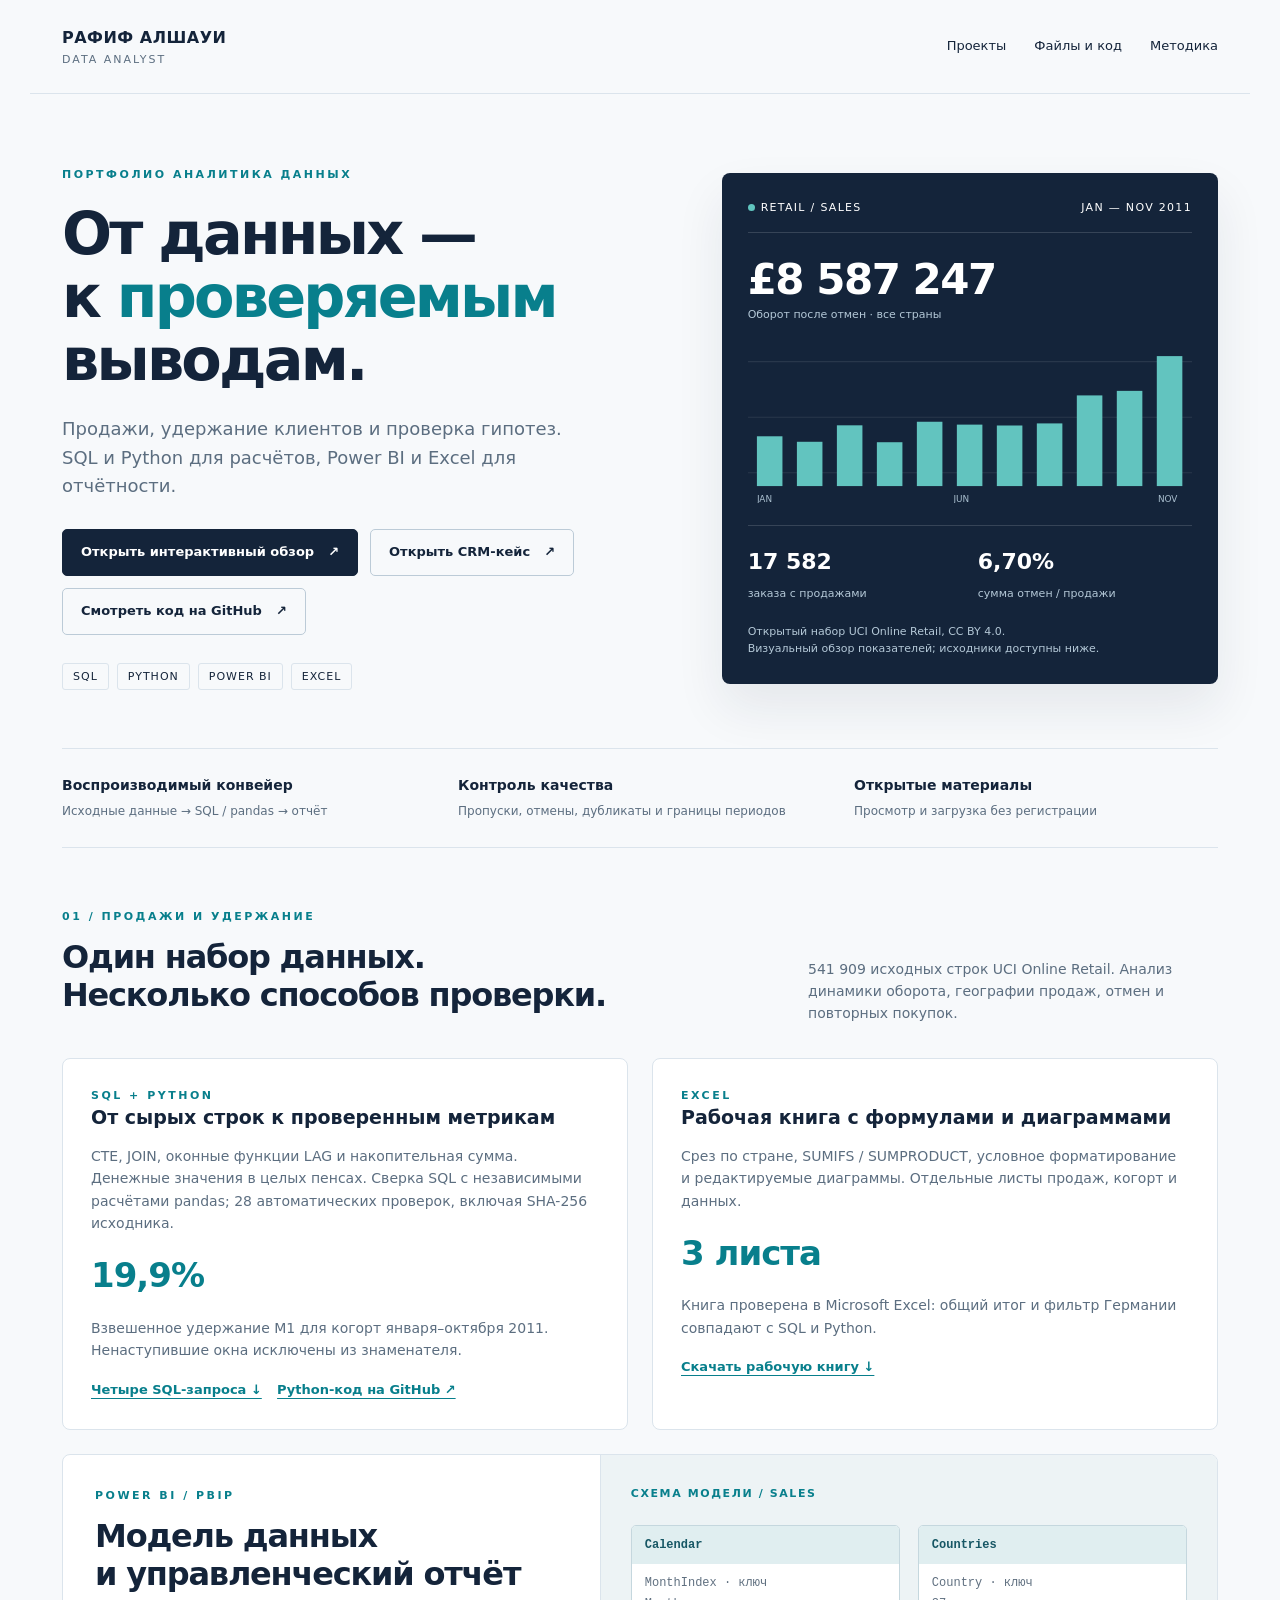
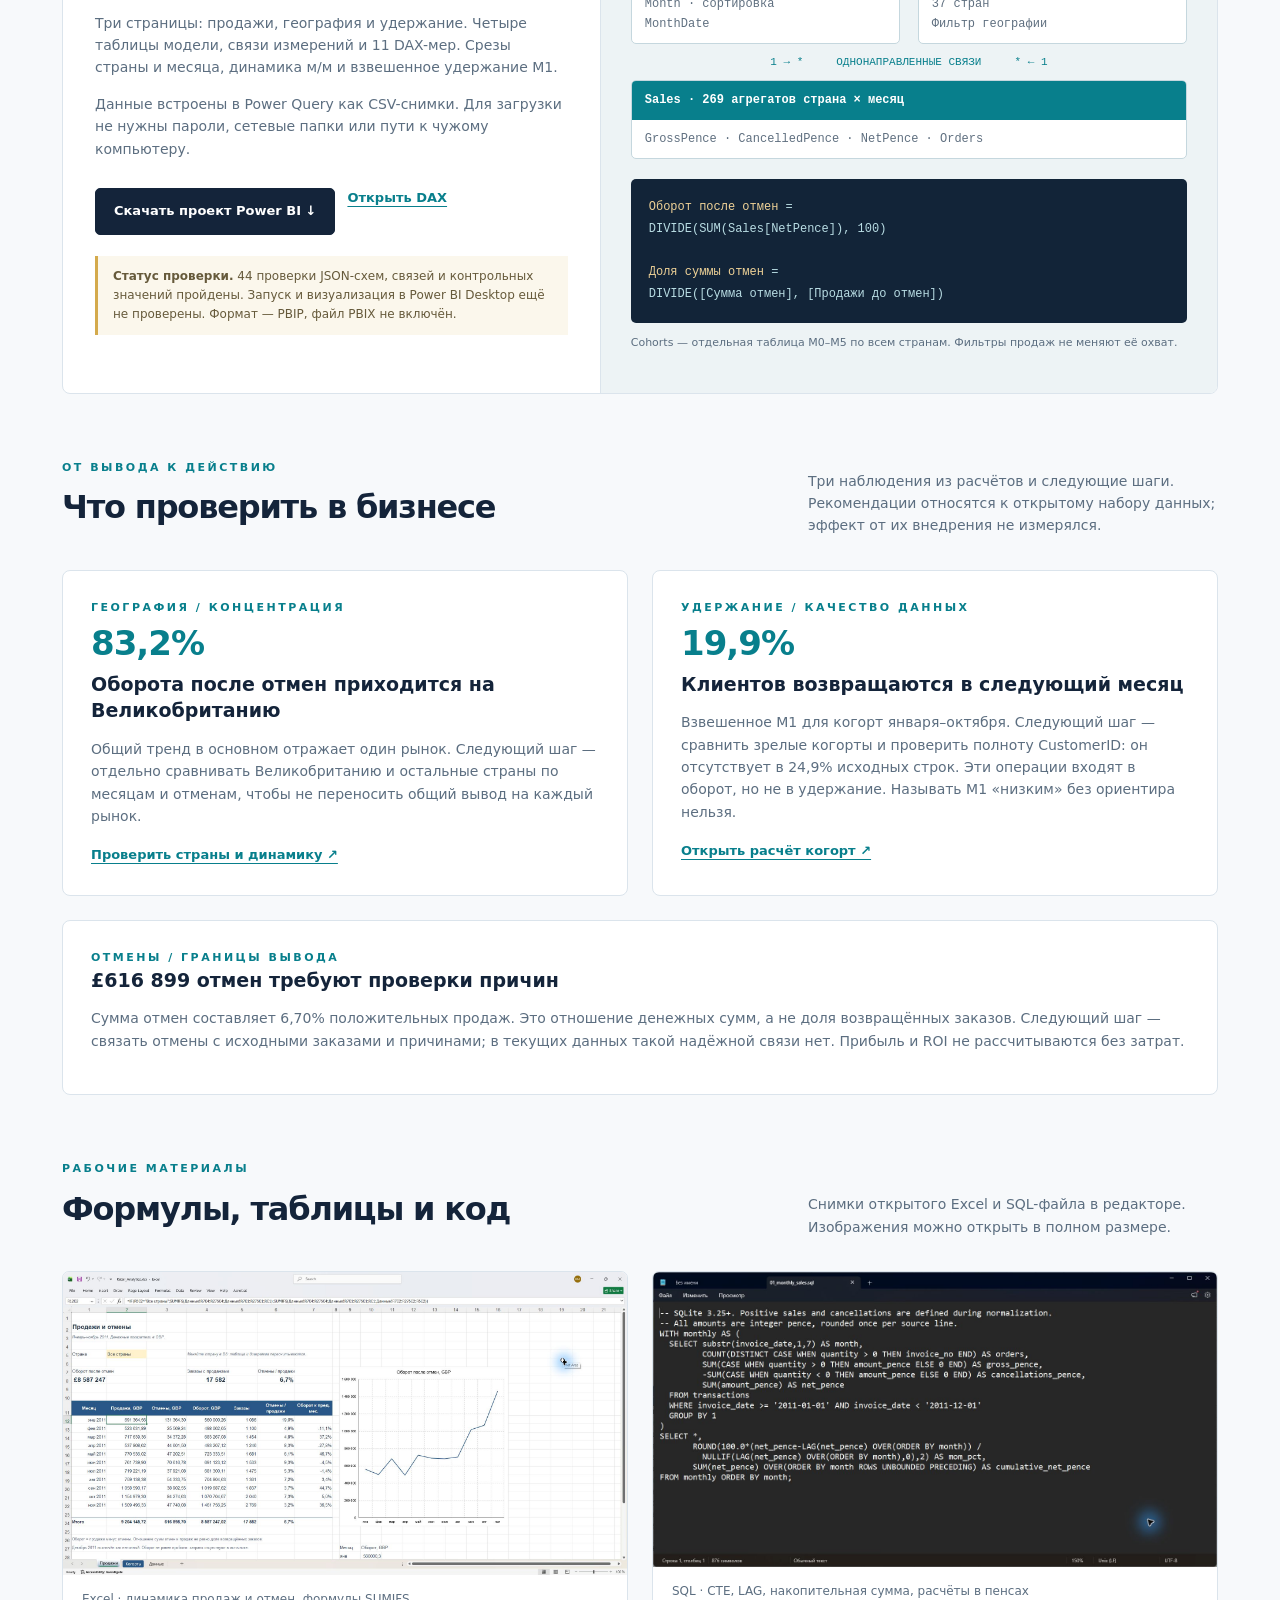
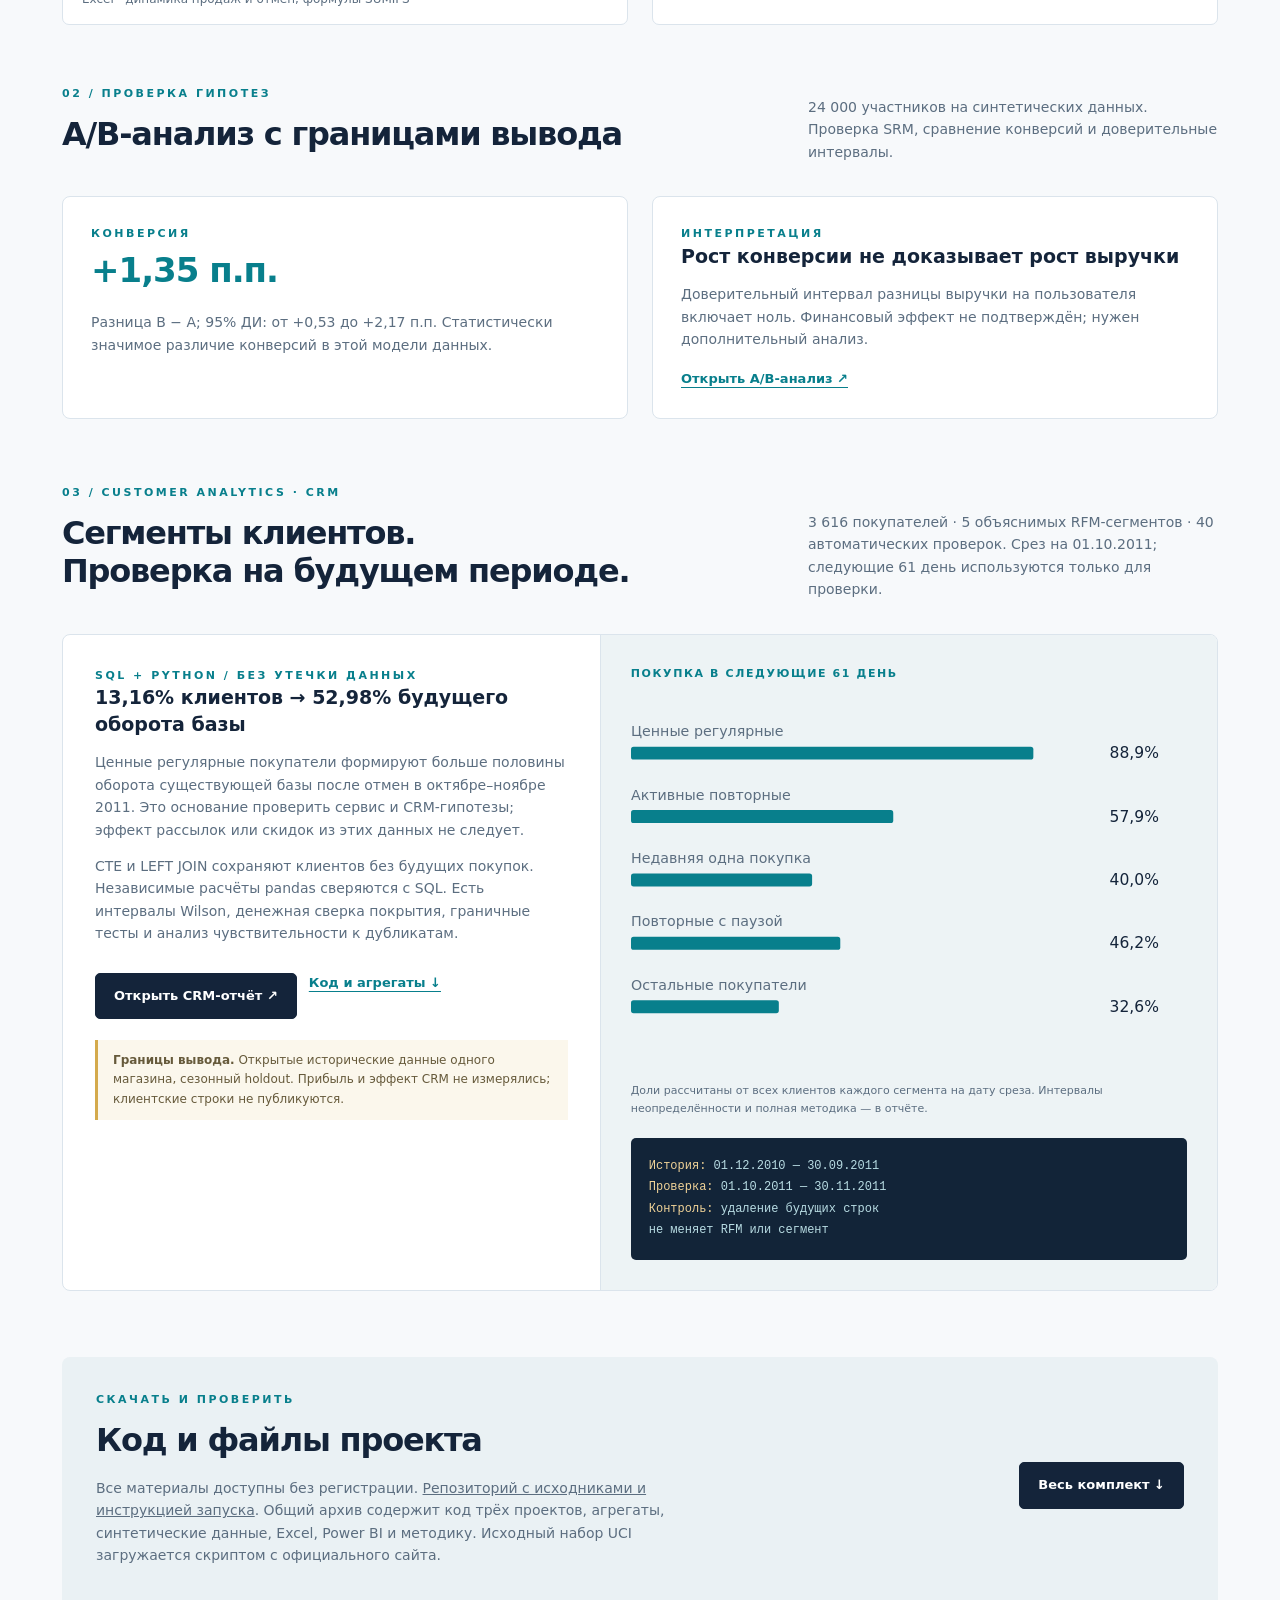
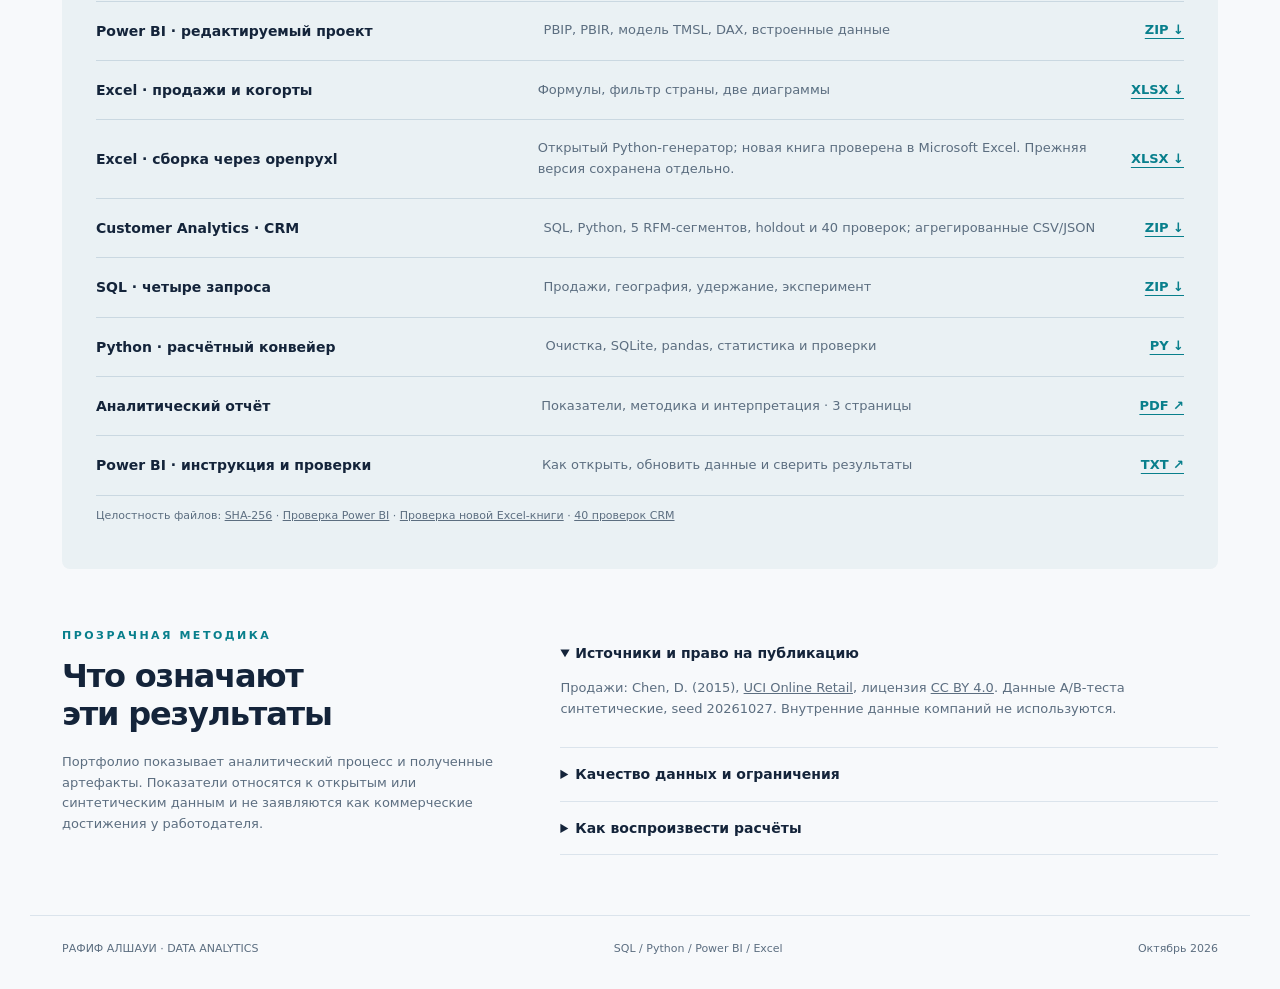
==== commit b361e975: "Add validated customer segmentation case and reproducible Excel build" ====
--- a/index.html
+++ b/index.html
@@ -1,13 +1,13 @@
 <!doctype html>
 <html lang="ru"><head><meta charset="utf-8"><meta name="viewport" content="width=device-width,initial-scale=1">
-<title>Рафиф Алшауи — аналитика данных</title><meta name="description" content="Портфолио аналитика данных: SQL, Python, Excel, Power BI. Продажи, удержание и A/B-анализ. Открытые исходники и воспроизводимые расчёты.">
+<title>Рафиф Алшауи — аналитика данных</title><meta name="description" content="Портфолио аналитика данных: SQL, Python, Excel, Power BI. Продажи, CRM-сегментация, удержание и A/B-анализ. Открытые исходники и воспроизводимые расчёты.">
 <meta property="og:title" content="Рафиф Алшауи — аналитика данных"><meta property="og:description" content="От исходных данных до проверяемых выводов. Power BI, SQL, Python и Excel.">
 <style>
 :root{--ink:#14243a;--muted:#5c6e80;--accent:#087f8c;--line:#dbe4ec;--paper:#f7f9fb;--gold:#d6a745}*{box-sizing:border-box}html{scroll-behavior:smooth}body{margin:0;color:var(--ink);background:var(--paper);font:16px/1.6 'Segoe UI',system-ui,sans-serif}a{color:inherit}button,a{touch-action:manipulation}a:focus-visible,button:focus-visible,summary:focus-visible{outline:3px solid var(--gold);outline-offset:5px}header,main,footer{max-width:1220px;margin:auto;padding-left:32px;padding-right:32px}header{display:flex;align-items:center;justify-content:space-between;padding-top:25px;padding-bottom:25px;border-bottom:1px solid var(--line)}.name{font-weight:750;letter-spacing:.5px;text-decoration:none}.name span{display:block;font-size:11px;font-weight:500;letter-spacing:2px;color:var(--muted)}nav{display:flex;gap:28px;font-size:13px}nav a{text-decoration:none}nav a:hover{color:var(--accent)}.hero{display:grid;grid-template-columns:1.2fr 1fr;gap:64px;align-items:center;padding:72px 0 58px}.kicker{font-size:11px;font-weight:750;letter-spacing:2.5px;color:var(--accent);text-transform:uppercase}h1{font-size:clamp(38px,4.6vw,62px);line-height:1.07;letter-spacing:-2.8px;font-weight:650;margin:18px 0 24px}h1 em{font-style:normal;color:var(--accent)}h2{font-size:32px;letter-spacing:-1.2px;line-height:1.2;margin:12px 0 18px;font-weight:650}h3{font-size:19px;line-height:1.4;margin:0 0 10px}.intro{font-size:18px;color:var(--muted);max-width:540px}.actions{display:flex;flex-wrap:wrap;gap:12px;margin-top:28px}.button{padding:12px 18px;background:var(--ink);color:#fff;border:1px solid var(--ink);border-radius:5px;font-size:13px;font-weight:650;text-decoration:none;display:inline-flex;gap:14px;align-items:center}.button:hover{background:var(--accent);border-color:var(--accent)}.button.light{background:transparent;color:var(--ink);border-color:#bccbd7}.button.light:hover{border-color:var(--accent)}.tags{display:flex;gap:8px;flex-wrap:wrap;margin-top:28px}.tag{font-size:11px;letter-spacing:1px;border:1px solid var(--line);padding:4px 10px;border-radius:3px}.report-preview{padding:26px;background:var(--ink);color:#fff;border-radius:8px;box-shadow:0 24px 50px #14243a15}.report-preview .tiny{color:#b4c8d7}.preview-head{display:flex;justify-content:space-between;align-items:center;border-bottom:1px solid #ffffff25;padding-bottom:16px;font-size:11px;letter-spacing:1.3px}.dot{width:7px;height:7px;display:inline-block;border-radius:50%;background:#60c5bf;margin-right:6px}.big{font-size:42px;line-height:1.2;font-weight:600;letter-spacing:-1.5px;margin-top:22px}.tiny{font-size:11px;color:var(--muted)}.mini-grid{display:grid;grid-template-columns:1fr 1fr;gap:16px;margin-top:22px;border-top:1px solid #ffffff25;padding-top:18px}.mini-grid b{display:block;font-size:22px;font-weight:550}.report-preview svg{width:100%;margin-top:22px;display:block}.strip{display:grid;grid-template-columns:repeat(3,1fr);gap:32px;border-top:1px solid var(--line);border-bottom:1px solid var(--line);padding:25px 0;margin-bottom:60px}.strip b{display:block;font-size:14px}.strip span{font-size:12px;color:var(--muted)}section{scroll-margin-top:26px}.section-head{display:flex;justify-content:space-between;gap:30px;align-items:flex-end;margin-bottom:25px}.section-head p{max-width:410px;color:var(--muted);font-size:14px;margin:0 0 8px}.feature{margin-top:24px;display:grid;grid-template-columns:1fr 1.15fr;gap:0;background:#fff;border:1px solid var(--line);border-radius:8px;overflow:hidden}.feature-copy{padding:32px}.feature-copy p{font-size:14px;color:var(--muted)}.feature-art{padding:30px;background:#edf3f5;border-left:1px solid var(--line)}.model-label{font-size:11px;letter-spacing:1.6px;font-weight:700;margin-bottom:22px;color:var(--accent)}.model{display:grid;grid-template-columns:1fr 1fr;gap:18px}.table{background:#fff;border:1px solid #c5d7de;border-radius:5px;overflow:hidden;font:12px/1.7 Consolas,monospace}.table b{display:block;background:#e0eef0;color:#175765;padding:9px 13px}.table p{margin:0;padding:9px 13px;color:#607080}.table.fact{grid-column:1/-1}.table.fact b{background:var(--accent);color:white}.relation{text-align:center;font:11px Consolas,monospace;color:var(--accent);margin:12px 0}.code{background:#122438;color:#b8dce3;padding:18px;border-radius:5px;font:12px/1.8 Consolas,monospace;overflow:auto;white-space:pre-wrap;word-break:break-word;margin-top:20px}.code strong{color:#efd297;font-weight:normal}.status{border-left:3px solid #d4aa4c;padding:11px 15px;background:#fbf7ec;font-size:12px;color:#665a3b;margin-top:21px}.cards{display:grid;grid-template-columns:1fr 1fr;gap:24px;margin-top:24px}.case{background:#fff;border:1px solid var(--line);border-radius:8px;padding:28px}.case p{font-size:14px;color:var(--muted)}.case .metric{font-size:34px;color:var(--accent);font-weight:600;letter-spacing:-1px}.textlink{font-size:13px;color:var(--accent);font-weight:600;text-underline-offset:4px}.evidence{padding-top:65px}.shots{display:grid;grid-template-columns:1fr 1fr;gap:24px}.shot{margin:0;border:1px solid var(--line);border-radius:7px;background:white;overflow:hidden}.shot a{display:block}.shot img{width:100%;display:block;height:auto}.shot figcaption{padding:15px 19px;font-size:12px;color:var(--muted)}.download-section{margin:66px 0 0;padding:34px;background:#eaf1f4;border-radius:8px}.download-top{display:flex;gap:30px;align-items:center;justify-content:space-between}.download-top p{font-size:14px;color:var(--muted);max-width:600px}.download-list{margin-top:20px;border-top:1px solid #cad8e1}.download-row{display:grid;grid-template-columns:1.1fr 1.5fr auto;align-items:center;gap:25px;padding:18px 0;border-bottom:1px solid #cad8e1;font-size:13px}.download-row strong{font-size:14px}.download-row span{color:var(--muted)}.download-row a{color:var(--accent);font-weight:700;text-underline-offset:4px;white-space:nowrap}.method{margin-top:58px;display:grid;grid-template-columns:.8fr 1.2fr;gap:60px}.method p,.method li{font-size:13px;color:var(--muted)}.method ul{padding-left:20px}.method li{margin:9px 0}details{border-bottom:1px solid var(--line);padding:15px 0}summary{cursor:pointer;font-size:14px;font-weight:600}footer{margin-top:60px;border-top:1px solid var(--line);padding-top:24px;padding-bottom:30px;display:flex;justify-content:space-between;gap:25px;font-size:11px;color:var(--muted)}@media(max-width:900px){.hero{gap:30px}.hero h1{font-size:45px}.feature{grid-template-columns:1fr}.feature-art{border-left:0;border-top:1px solid var(--line)}.method{gap:25px}.download-top{display:block}}@media(max-width:640px){header,main,footer{padding-left:20px;padding-right:20px}header{align-items:start}nav{gap:16px;font-size:12px}nav a:first-child{display:none}.hero{grid-template-columns:1fr;padding:40px 0;gap:30px}.hero h1{font-size:43px;letter-spacing:-2px}.intro{font-size:16px}.strip{grid-template-columns:1fr;gap:15px;margin-bottom:40px}.section-head{display:block}.section-head p{margin-top:15px}.cards,.shots,.method{grid-template-columns:1fr}.feature-copy,.feature-art,.case,.download-section{padding:23px}.download-row{grid-template-columns:1fr auto;gap:8px}.download-row span{grid-column:1/-1;grid-row:2}.download-row strong{font-size:13px}.method{gap:10px}footer{display:block}footer span{display:block;margin-top:7px}h2{font-size:28px}}
 </style></head><body>
 <header><a href="#" class="name">РАФИФ АЛШАУИ<span>DATA ANALYST</span></a><nav aria-label="Навигация"><a href="#projects">Проекты</a><a href="#files">Файлы и код</a><a href="#method">Методика</a></nav></header>
 <main>
-<section class="hero"><div><div class="kicker">Портфолио аналитика данных</div><h1>От данных —<br>к <em>проверяемым</em><br>выводам.</h1><p class="intro">Продажи, удержание клиентов и проверка гипотез. SQL и Python для расчётов, Power BI и Excel для отчётности.</p><div class="actions"><a class="button" href="analytics.html">Открыть интерактивный обзор <span>↗</span></a><a class="button light" href="https://github.com/ManhalRR/Rafif">Смотреть код на GitHub <span>↗</span></a></div><div class="tags"><span class="tag">SQL</span><span class="tag">PYTHON</span><span class="tag">POWER BI</span><span class="tag">EXCEL</span></div></div>
+<section class="hero"><div><div class="kicker">Портфолио аналитика данных</div><h1>От данных —<br>к <em>проверяемым</em><br>выводам.</h1><p class="intro">Продажи, удержание клиентов и проверка гипотез. SQL и Python для расчётов, Power BI и Excel для отчётности.</p><div class="actions"><a class="button" href="analytics.html">Открыть интерактивный обзор <span>↗</span></a><a class="button light" href="customer_analytics/index.html">Открыть CRM-кейс <span>↗</span></a><a class="button light" href="https://github.com/ManhalRR/Rafif">Смотреть код на GitHub <span>↗</span></a></div><div class="tags"><span class="tag">SQL</span><span class="tag">PYTHON</span><span class="tag">POWER BI</span><span class="tag">EXCEL</span></div></div>
 <div class="report-preview" aria-label="Контрольные показатели проекта продаж"><div class="preview-head"><span><i class="dot"></i>RETAIL / SALES</span><span>JAN — NOV 2011</span></div><div class="big">£8 587 247</div><div class="tiny">Оборот после отмен · все страны</div><svg viewBox="0 0 400 142" role="img" aria-label="Динамика оборота, январь–ноябрь 2011"><path d="M0 115H400M0 65H400M0 15H400" stroke="#ffffff16"/><g fill="#62c4bf"><rect x="8" y="82.18" width="23" height="44.82"/><rect x="44" y="87.13" width="23" height="39.87"/><rect x="80" y="72.31" width="23" height="54.69"/><rect x="116" y="87.52" width="23" height="39.48"/><rect x="152" y="69.10" width="23" height="57.90"/><rect x="188" y="71.68" width="23" height="55.32"/><rect x="224" y="72.47" width="23" height="54.53"/><rect x="260" y="70.59" width="23" height="56.41"/><rect x="296" y="45.38" width="23" height="81.62"/><rect x="332" y="41.30" width="23" height="85.70"/><rect x="368" y="10.00" width="23" height="117.00"/></g><text x="8" y="141" fill="#aabfcf" font-size="8">JAN</text><text x="185" y="141" fill="#aabfcf" font-size="8">JUN</text><text x="369" y="141" fill="#aabfcf" font-size="8">NOV</text></svg><div class="mini-grid"><div><b>17 582</b><span class="tiny">заказа с продажами</span></div><div><b>6,70%</b><span class="tiny">сумма отмен / продажи</span></div></div><p class="tiny" style="margin:18px 0 0">Открытый набор UCI Online Retail, CC BY 4.0.<br>Визуальный обзор показателей; исходники доступны ниже.</p></div></section>
 <div class="strip"><div><b>Воспроизводимый конвейер</b><span>Исходные данные → SQL / pandas → отчёт</span></div><div><b>Контроль качества</b><span>Пропуски, отмены, дубликаты и границы периодов</span></div><div><b>Открытые материалы</b><span>Просмотр и загрузка без регистрации</span></div></div>
 <section id="projects"><div class="section-head"><div><div class="kicker">01 / Продажи и удержание</div><h2>Один набор данных.<br>Несколько способов проверки.</h2></div><p>541 909 исходных строк UCI Online Retail. Анализ динамики оборота, географии продаж, отмен и повторных покупок.</p></div>
@@ -24,14 +24,18 @@
 <article class="case" style="margin-top:24px"><div class="kicker">ОТМЕНЫ / ГРАНИЦЫ ВЫВОДА</div><h3>£616 899 отмен требуют проверки причин</h3><p>Сумма отмен составляет 6,70% положительных продаж. Это отношение денежных сумм, а не доля возвращённых заказов. Следующий шаг — связать отмены с исходными заказами и причинами; в текущих данных такой надёжной связи нет. Прибыль и ROI не рассчитываются без затрат.</p></article></section>
 <section class="evidence"><div class="section-head"><div><div class="kicker">Рабочие материалы</div><h2>Формулы, таблицы и код</h2></div><p>Снимки открытого Excel и SQL-файла в редакторе. Изображения можно открыть в полном размере.</p></div><div class="shots"><figure class="shot"><a href="images/01_excel_sales.png" target="_blank" rel="noopener"><img src="images/01_excel_sales.png" alt="Microsoft Excel: продажи, выбор страны, формулы и диаграмма" loading="lazy"></a><figcaption>Excel · динамика продаж и отмен, формулы SUMIFS</figcaption></figure><figure class="shot"><a href="images/03_sql_monthly_sales.png" target="_blank" rel="noopener"><img src="images/03_sql_monthly_sales.png" alt="SQL-запрос месячных продаж в текстовом редакторе: CTE и оконные функции" loading="lazy"></a><figcaption>SQL · CTE, LAG, накопительная сумма, расчёты в пенсах</figcaption></figure></div></section>
 <section style="margin-top:60px"><div class="section-head"><div><div class="kicker">02 / Проверка гипотез</div><h2>A/B-анализ с границами вывода</h2></div><p>24 000 участников на синтетических данных. Проверка SRM, сравнение конверсий и доверительные интервалы.</p></div><div class="cards" style="margin-top:0"><article class="case"><div class="kicker">КОНВЕРСИЯ</div><div class="metric">+1,35 п.п.</div><p>Разница B − A; 95% ДИ: от +0,53 до +2,17 п.п. Статистически значимое различие конверсий в этой модели данных.</p></article><article class="case"><div class="kicker">ИНТЕРПРЕТАЦИЯ</div><h3>Рост конверсии не доказывает рост выручки</h3><p>Доверительный интервал разницы выручки на пользователя включает ноль. Финансовый эффект не подтверждён; нужен дополнительный анализ.</p><a class="textlink" href="analytics.html#experiment">Открыть A/B-анализ ↗</a></article></div></section>
-<section id="files" class="download-section"><div class="download-top"><div><div class="kicker">Скачать и проверить</div><h2>Код и файлы проекта</h2><p>Все материалы доступны без регистрации. <a href="https://github.com/ManhalRR/Rafif">Репозиторий с исходниками и инструкцией запуска</a>. Общий архив содержит код, агрегаты, синтетические данные, Excel, Power BI и методику. Исходный набор UCI загружается скриптом с официального сайта.</p></div><a class="button" href="downloads/Rafif_Analytics_Source.zip" download>Весь комплект ↓</a></div><div class="download-list">
+<section class="evidence" id="crm"><div class="section-head"><div><div class="kicker">03 / Customer Analytics · CRM</div><h2>Сегменты клиентов.<br>Проверка на будущем периоде.</h2></div><p>3 616 покупателей · 5 объяснимых RFM-сегментов · 40 автоматических проверок. Срез на 01.10.2011; следующие 61 день используются только для проверки.</p></div>
+<article class="feature"><div class="feature-copy"><div class="kicker">SQL + PYTHON / БЕЗ УТЕЧКИ ДАННЫХ</div><h3>13,16% клиентов → 52,98% будущего оборота базы</h3><p>Ценные регулярные покупатели формируют больше половины оборота существующей базы после отмен в октябре–ноябре 2011. Это основание проверить сервис и CRM-гипотезы; эффект рассылок или скидок из этих данных не следует.</p><p>CTE и LEFT JOIN сохраняют клиентов без будущих покупок. Независимые расчёты pandas сверяются с SQL. Есть интервалы Wilson, денежная сверка покрытия, граничные тесты и анализ чувствительности к дубликатам.</p><div class="actions"><a class="button" href="customer_analytics/index.html">Открыть CRM-отчёт ↗</a><a class="textlink" href="downloads/Customer_Analytics_Source.zip" download>Код и агрегаты ↓</a></div><div class="status"><b>Границы вывода.</b> Открытые исторические данные одного магазина, сезонный holdout. Прибыль и эффект CRM не измерялись; клиентские строки не публикуются.</div></div><div class="feature-art"><div class="model-label">ПОКУПКА В СЛЕДУЮЩИЕ 61 ДЕНЬ</div><svg viewBox="0 0 430 278" role="img" aria-label="Доли клиентов с положительной покупкой в holdout по пяти RFM-сегментам"><text x="0" y="25" fill="#5c6e80" font-size="11">Ценные регулярные</text><rect x="0" y="33" width="311.03" height="10" rx="2" fill="#087f8c"/><text x="370" y="42" fill="#14243a" font-size="12">88,9%</text><text x="0" y="74" fill="#5c6e80" font-size="11">Активные повторные</text><rect x="0" y="82" width="202.73" height="10" rx="2" fill="#087f8c"/><text x="370" y="91" fill="#14243a" font-size="12">57,9%</text><text x="0" y="123" fill="#5c6e80" font-size="11">Недавняя одна покупка</text><rect x="0" y="131" width="140.00" height="10" rx="2" fill="#087f8c"/><text x="370" y="140" fill="#14243a" font-size="12">40,0%</text><text x="0" y="172" fill="#5c6e80" font-size="11">Повторные с паузой</text><rect x="0" y="180" width="161.78" height="10" rx="2" fill="#087f8c"/><text x="370" y="189" fill="#14243a" font-size="12">46,2%</text><text x="0" y="221" fill="#5c6e80" font-size="11">Остальные покупатели</text><rect x="0" y="229" width="114.27" height="10" rx="2" fill="#087f8c"/><text x="370" y="238" fill="#14243a" font-size="12">32,6%</text></svg><p class="tiny">Доли рассчитаны от всех клиентов каждого сегмента на дату среза. Интервалы неопределённости и полная методика — в отчёте.</p><div class="code"><strong>История:</strong> 01.12.2010 — 30.09.2011<br><strong>Проверка:</strong> 01.10.2011 — 30.11.2011<br><strong>Контроль:</strong> удаление будущих строк<br>не меняет RFM или сегмент</div></div></article></section>
+<section id="files" class="download-section"><div class="download-top"><div><div class="kicker">Скачать и проверить</div><h2>Код и файлы проекта</h2><p>Все материалы доступны без регистрации. <a href="https://github.com/ManhalRR/Rafif">Репозиторий с исходниками и инструкцией запуска</a>. Общий архив содержит код трёх проектов, агрегаты, синтетические данные, Excel, Power BI и методику. Исходный набор UCI загружается скриптом с официального сайта.</p></div><a class="button" href="downloads/Rafif_Analytics_Source.zip" download>Весь комплект ↓</a></div><div class="download-list">
 <div class="download-row"><strong>Power BI · редактируемый проект</strong><span>PBIP, PBIR, модель TMSL, DAX, встроенные данные</span><a href="downloads/PowerBI_Retail_Analytics.zip" download>ZIP ↓</a></div>
 <div class="download-row"><strong>Excel · продажи и когорты</strong><span>Формулы, фильтр страны, две диаграммы</span><a href="downloads/Retail_Analytics.xlsx" download>XLSX ↓</a></div>
+<div class="download-row"><strong>Excel · сборка через openpyxl</strong><span>Открытый Python-генератор; новая книга проверена в Microsoft Excel. Прежняя версия сохранена отдельно.</span><a href="downloads/Retail_Analytics_Openpyxl.xlsx" download>XLSX ↓</a></div>
+<div class="download-row"><strong>Customer Analytics · CRM</strong><span>SQL, Python, 5 RFM-сегментов, holdout и 40 проверок; агрегированные CSV/JSON</span><a href="downloads/Customer_Analytics_Source.zip" download>ZIP ↓</a></div>
 <div class="download-row"><strong>SQL · четыре запроса</strong><span>Продажи, география, удержание, эксперимент</span><a href="downloads/SQL_queries.zip" download>ZIP ↓</a></div>
 <div class="download-row"><strong>Python · расчётный конвейер</strong><span>Очистка, SQLite, pandas, статистика и проверки</span><a href="downloads/analyze.py" download>PY ↓</a></div>
 <div class="download-row"><strong>Аналитический отчёт</strong><span>Показатели, методика и интерпретация · 3 страницы</span><a href="downloads/Analytics_Report.pdf">PDF ↗</a></div>
-<div class="download-row"><strong>Power BI · инструкция и проверки</strong><span>Как открыть, обновить данные и сверить результаты</span><a href="downloads/PowerBI_README.txt">TXT ↗</a></div></div><p class="tiny">Целостность файлов: <a href="downloads/SHA256.json">SHA-256</a> · <a href="downloads/PowerBI_validation.json">Протокол проверки Power BI</a></p></section>
-<section id="method" class="method"><div><div class="kicker">Прозрачная методика</div><h2>Что означают<br>эти результаты</h2><p>Портфолио показывает аналитический процесс и полученные артефакты. Показатели относятся к открытым или синтетическим данным и не заявляются как коммерческие достижения у работодателя.</p></div><div><details open><summary>Источники и право на публикацию</summary><p>Продажи: Chen, D. (2015), <a href="https://doi.org/10.24432/C5BW33" target="_blank" rel="noopener">UCI Online Retail</a>, лицензия <a href="https://creativecommons.org/licenses/by/4.0/" target="_blank" rel="noopener">CC BY 4.0</a>. Данные A/B-теста синтетические, seed 20261027. Внутренние данные компаний не используются.</p></details><details><summary>Качество данных и ограничения</summary><ul><li>Исходно 541 909 строк; исключены строки без положительной цены.</li><li>Пропуски CustomerID исключены из когорт, но сохранены в обороте.</li><li>Совпадающие строки сохранены: надёжного ID строки в источнике нет. Чувствительность итогов к дубликатам рассчитана отдельно.</li><li>Неполный декабрь 2011 исключён. Декабрь 2010 используется как история для определения когорт.</li><li>Оборот после отмен не равен прибыли; расходы для ROI отсутствуют.</li></ul></details><details><summary>Как воспроизвести расчёты</summary><p>Для расчётов нужен Python 3.11+. В репозитории: <code>python -m pip install -r requirements.txt</code>, затем <code>python analyze.py</code>. В общем архиве минимальные зависимости находятся в <code>requirements-core.txt</code>. Скрипт загрузит UCI, построит SQLite-базу, CSV/JSON и выполнит контрольные проверки. build_powerbi.py обновляет встроенные снимки PBIP. Подробности — в README.</p></details></div></section>
+<div class="download-row"><strong>Power BI · инструкция и проверки</strong><span>Как открыть, обновить данные и сверить результаты</span><a href="downloads/PowerBI_README.txt">TXT ↗</a></div></div><p class="tiny">Целостность файлов: <a href="downloads/SHA256.json">SHA-256</a> · <a href="downloads/PowerBI_validation.json">Проверка Power BI</a> · <a href="downloads/Excel_Openpyxl_validation.json">Проверка новой Excel-книги</a> · <a href="customer_analytics/results/validation.json">40 проверок CRM</a></p></section>
+<section id="method" class="method"><div><div class="kicker">Прозрачная методика</div><h2>Что означают<br>эти результаты</h2><p>Портфолио показывает аналитический процесс и полученные артефакты. Показатели относятся к открытым или синтетическим данным и не заявляются как коммерческие достижения у работодателя.</p></div><div><details open><summary>Источники и право на публикацию</summary><p>Продажи: Chen, D. (2015), <a href="https://doi.org/10.24432/C5BW33" target="_blank" rel="noopener">UCI Online Retail</a>, лицензия <a href="https://creativecommons.org/licenses/by/4.0/" target="_blank" rel="noopener">CC BY 4.0</a>. Данные A/B-теста синтетические, seed 20261027. Внутренние данные компаний не используются.</p></details><details><summary>Качество данных и ограничения</summary><ul><li>Исходно 541 909 строк; исключены строки без положительной цены.</li><li>Пропуски CustomerID исключены из когорт, но сохранены в обороте.</li><li>Совпадающие строки сохранены: надёжного ID строки в источнике нет. Чувствительность итогов к дубликатам рассчитана отдельно.</li><li>Неполный декабрь 2011 исключён. Декабрь 2010 используется как история для определения когорт.</li><li>Оборот после отмен не равен прибыли; расходы для ROI отсутствуют.</li></ul></details><details><summary>Как воспроизвести расчёты</summary><p>Для расчётов нужен Python 3.11+. В репозитории: <code>python -m pip install -r requirements.txt</code>, затем <code>python analyze.py</code>. В общем архиве минимальные зависимости находятся в <code>requirements-core.txt</code>. Скрипт загрузит UCI, построит SQLite-базу, CSV/JSON и выполнит контрольные проверки. В архиве <code>python build_workbook.py</code> собирает Excel через общедоступный openpyxl, без Node.js. <code>python customer_analytics/run.py</code> пересчитывает CRM-кейс после загрузки UCI. build_powerbi.py обновляет встроенные снимки PBIP. Подробности — в README.</p></details></div></section>
 </main><footer><div>РАФИФ АЛШАУИ · DATA ANALYTICS</div><span>SQL / Python / Power BI / Excel</span><span>Октябрь 2026</span></footer>
 <script>document.querySelectorAll('a[download]').forEach(a=>a.setAttribute('aria-label',a.textContent.trim()+' — скачать файл'));</script>
 </body></html>
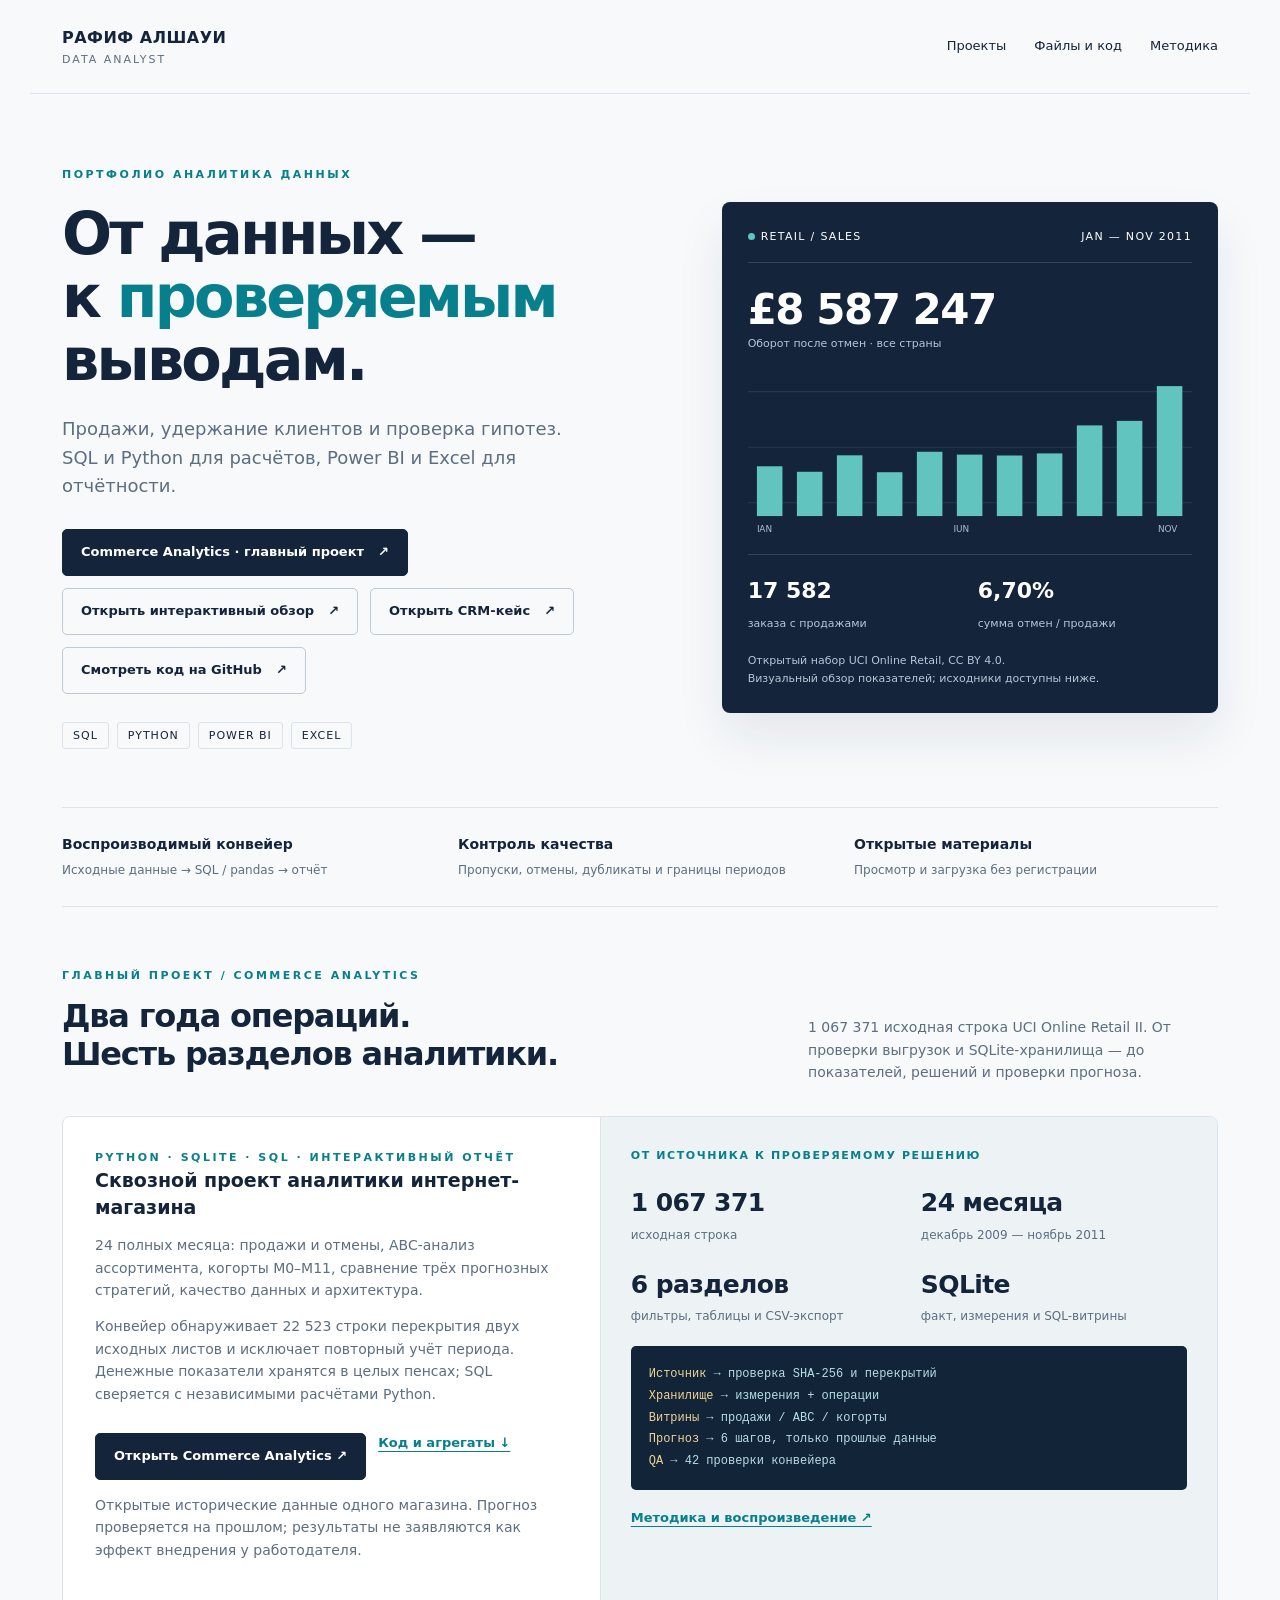
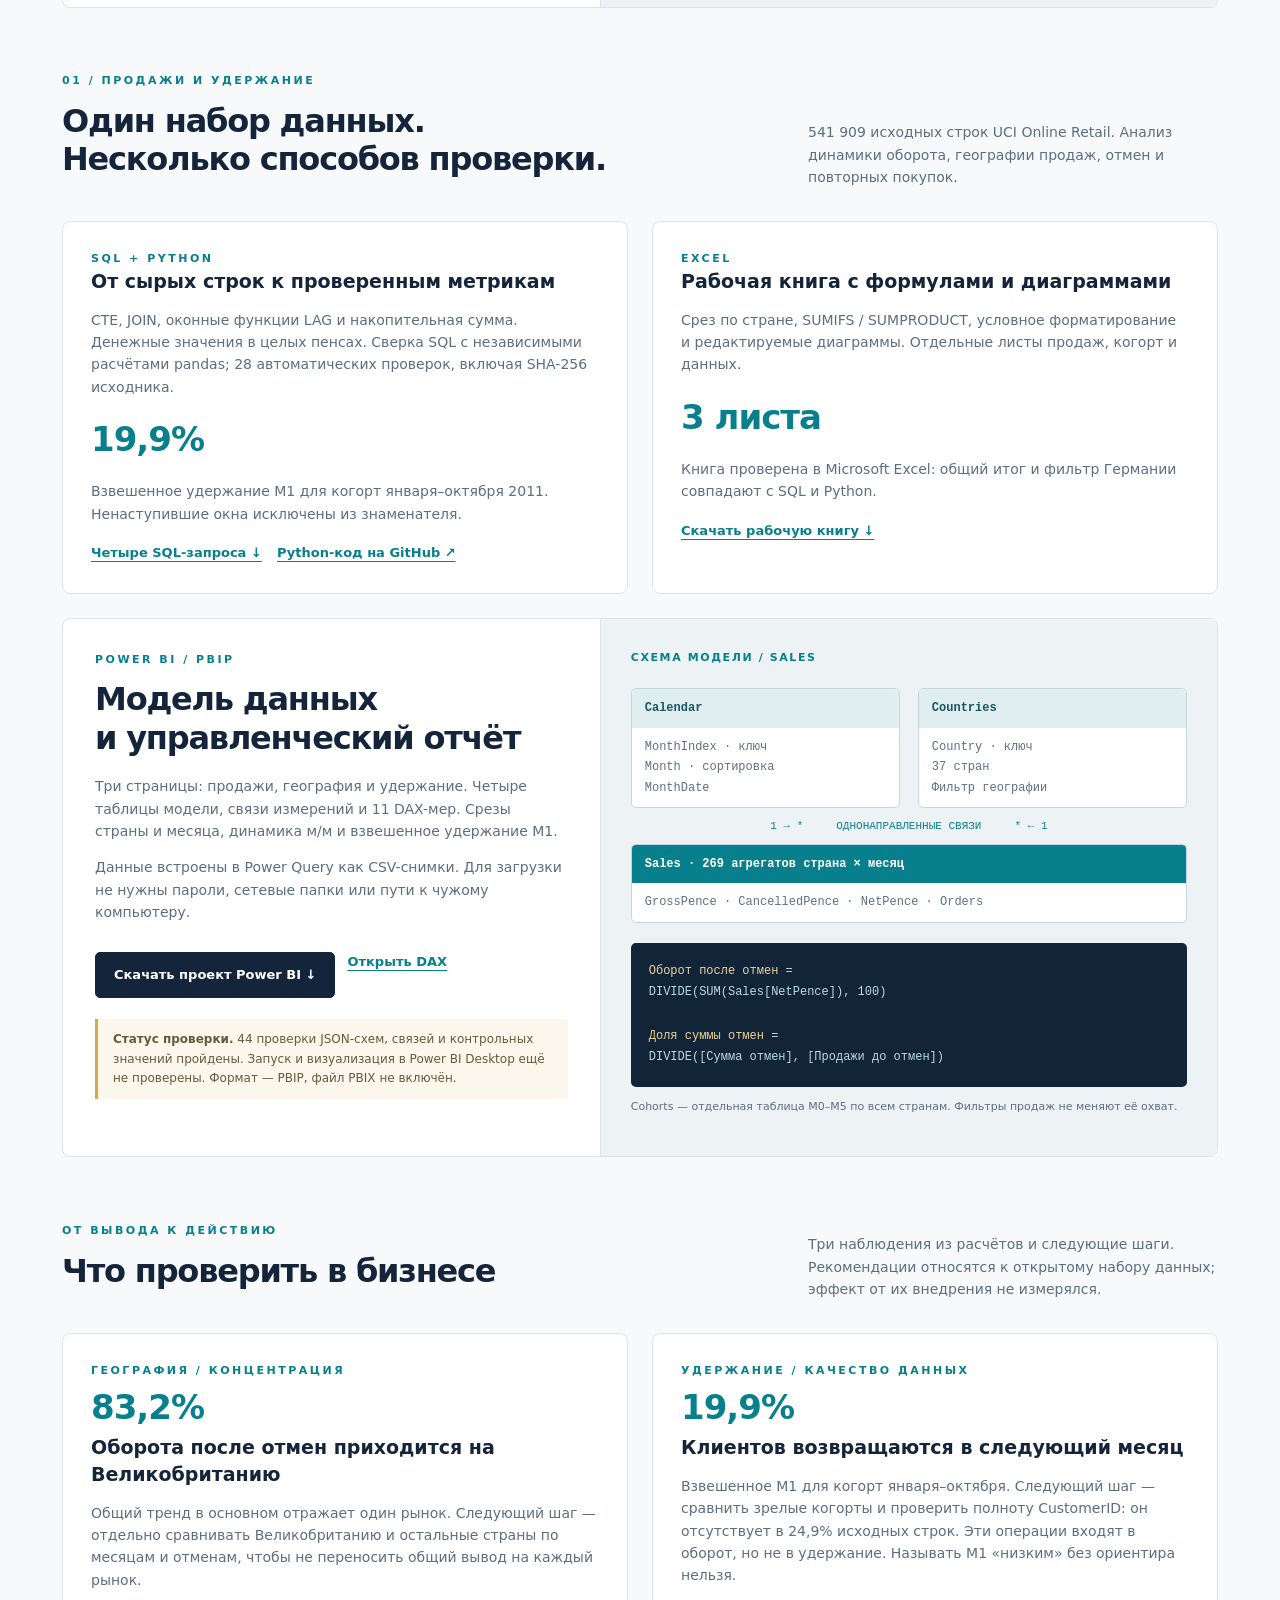
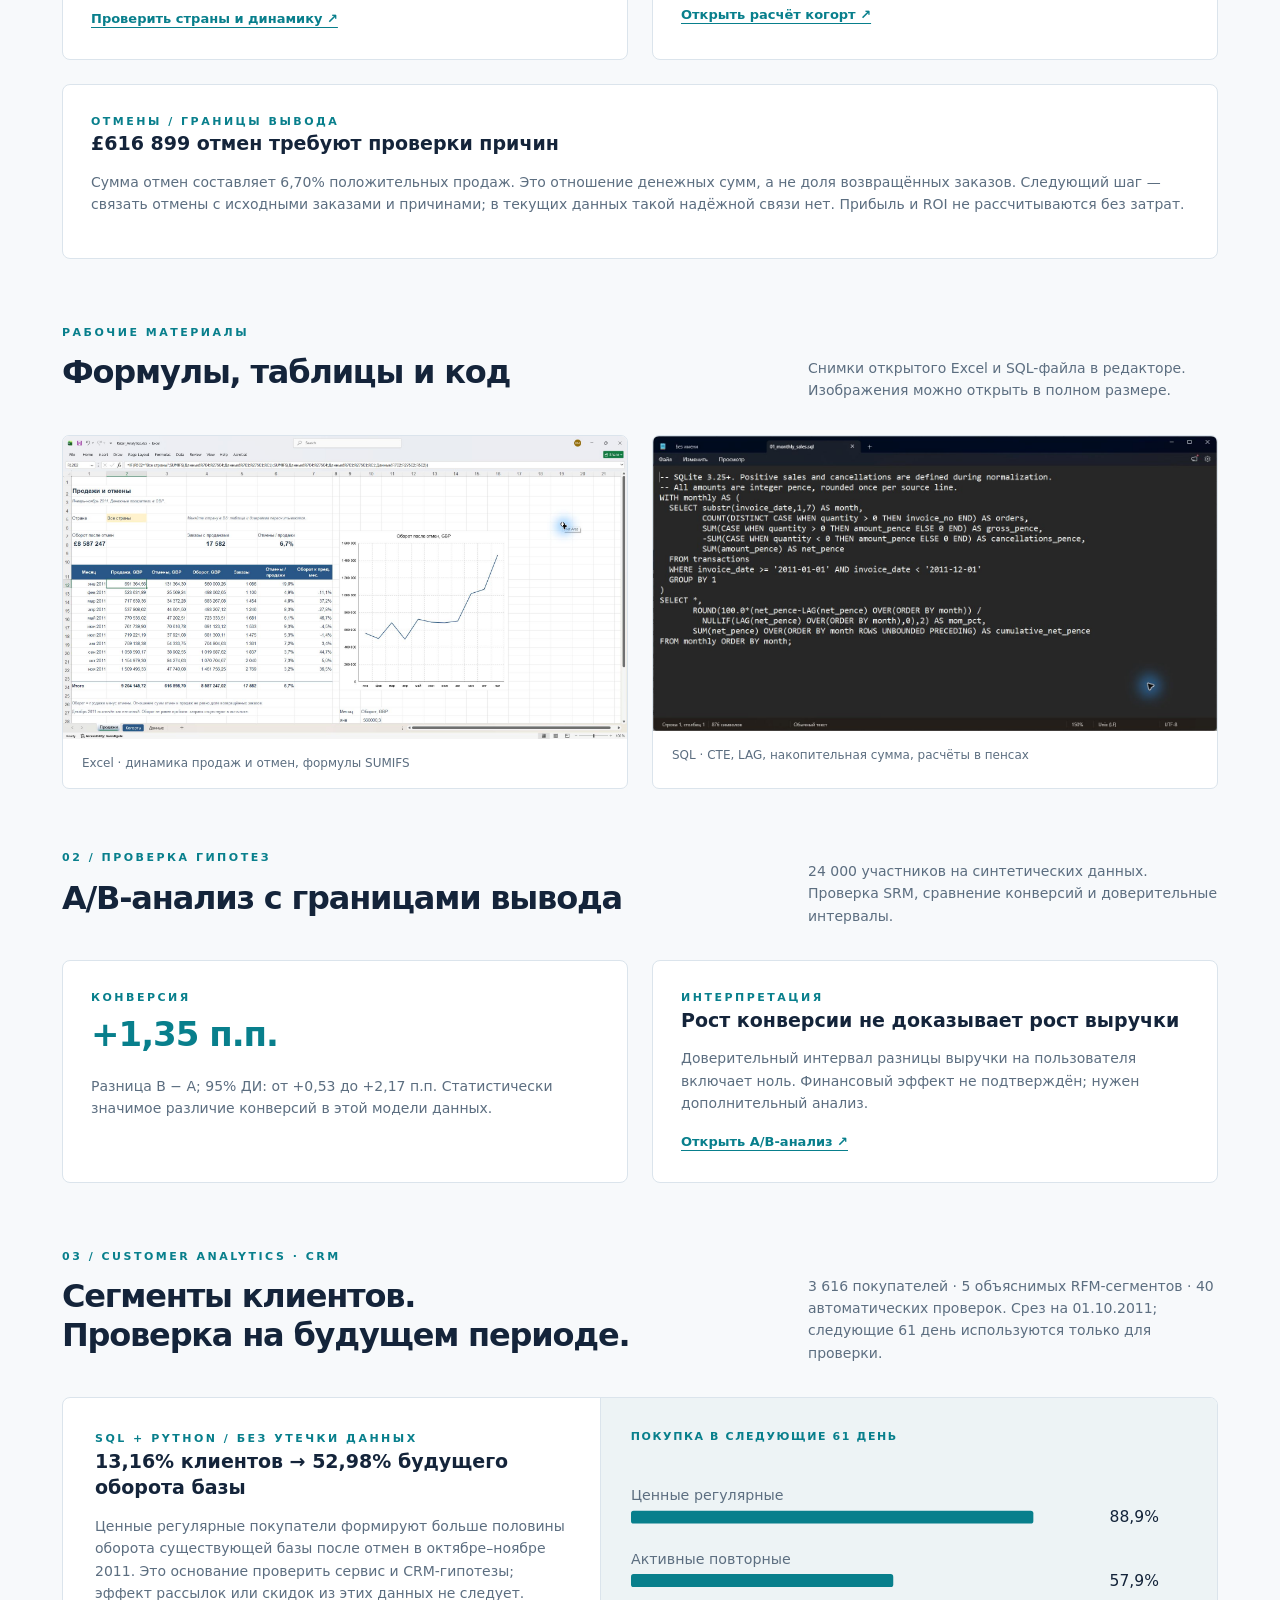
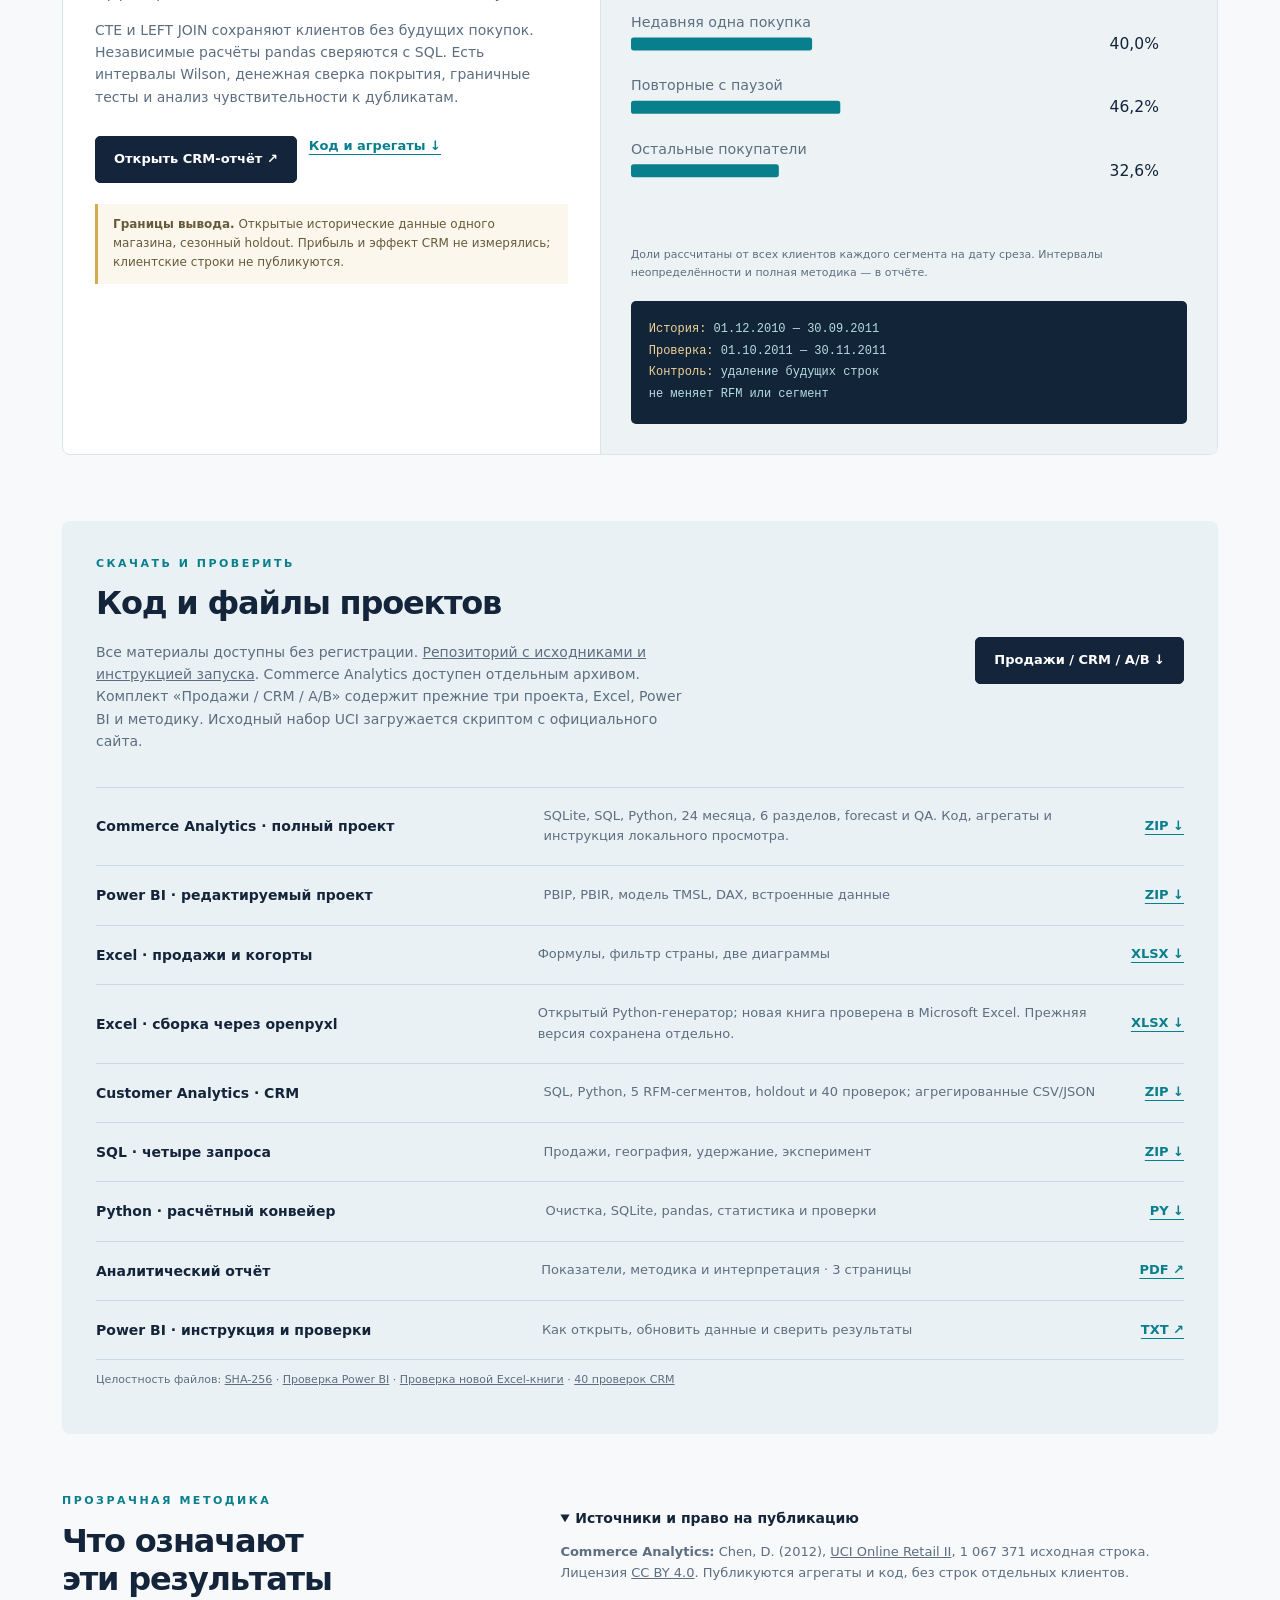
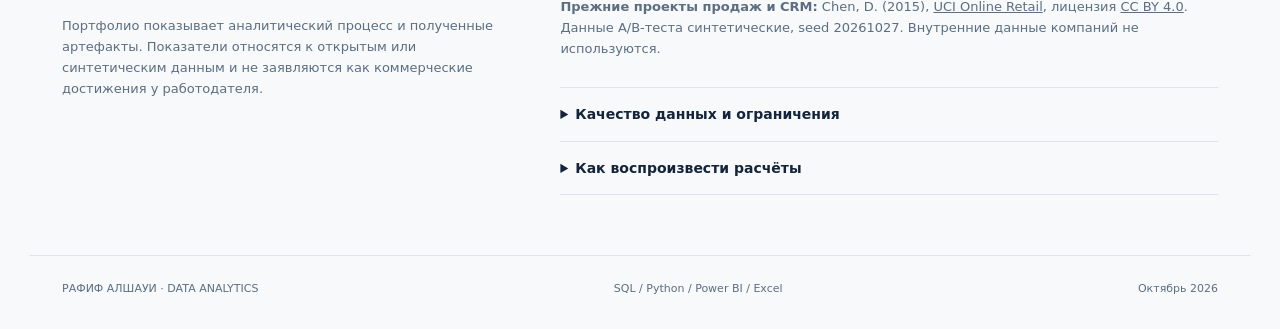
==== commit 3a359e40: "Publish Commerce Analytics: reproducible 1M-row pipeline, dashboard and forecast" ====
--- a/index.html
+++ b/index.html
@@ -1,41 +1,52 @@
-<!doctype html>
-<html lang="ru"><head><meta charset="utf-8"><meta name="viewport" content="width=device-width,initial-scale=1">
-<title>Рафиф Алшауи — аналитика данных</title><meta name="description" content="Портфолио аналитика данных: SQL, Python, Excel, Power BI. Продажи, CRM-сегментация, удержание и A/B-анализ. Открытые исходники и воспроизводимые расчёты.">
-<meta property="og:title" content="Рафиф Алшауи — аналитика данных"><meta property="og:description" content="От исходных данных до проверяемых выводов. Power BI, SQL, Python и Excel.">
-<style>
-:root{--ink:#14243a;--muted:#5c6e80;--accent:#087f8c;--line:#dbe4ec;--paper:#f7f9fb;--gold:#d6a745}*{box-sizing:border-box}html{scroll-behavior:smooth}body{margin:0;color:var(--ink);background:var(--paper);font:16px/1.6 'Segoe UI',system-ui,sans-serif}a{color:inherit}button,a{touch-action:manipulation}a:focus-visible,button:focus-visible,summary:focus-visible{outline:3px solid var(--gold);outline-offset:5px}header,main,footer{max-width:1220px;margin:auto;padding-left:32px;padding-right:32px}header{display:flex;align-items:center;justify-content:space-between;padding-top:25px;padding-bottom:25px;border-bottom:1px solid var(--line)}.name{font-weight:750;letter-spacing:.5px;text-decoration:none}.name span{display:block;font-size:11px;font-weight:500;letter-spacing:2px;color:var(--muted)}nav{display:flex;gap:28px;font-size:13px}nav a{text-decoration:none}nav a:hover{color:var(--accent)}.hero{display:grid;grid-template-columns:1.2fr 1fr;gap:64px;align-items:center;padding:72px 0 58px}.kicker{font-size:11px;font-weight:750;letter-spacing:2.5px;color:var(--accent);text-transform:uppercase}h1{font-size:clamp(38px,4.6vw,62px);line-height:1.07;letter-spacing:-2.8px;font-weight:650;margin:18px 0 24px}h1 em{font-style:normal;color:var(--accent)}h2{font-size:32px;letter-spacing:-1.2px;line-height:1.2;margin:12px 0 18px;font-weight:650}h3{font-size:19px;line-height:1.4;margin:0 0 10px}.intro{font-size:18px;color:var(--muted);max-width:540px}.actions{display:flex;flex-wrap:wrap;gap:12px;margin-top:28px}.button{padding:12px 18px;background:var(--ink);color:#fff;border:1px solid var(--ink);border-radius:5px;font-size:13px;font-weight:650;text-decoration:none;display:inline-flex;gap:14px;align-items:center}.button:hover{background:var(--accent);border-color:var(--accent)}.button.light{background:transparent;color:var(--ink);border-color:#bccbd7}.button.light:hover{border-color:var(--accent)}.tags{display:flex;gap:8px;flex-wrap:wrap;margin-top:28px}.tag{font-size:11px;letter-spacing:1px;border:1px solid var(--line);padding:4px 10px;border-radius:3px}.report-preview{padding:26px;background:var(--ink);color:#fff;border-radius:8px;box-shadow:0 24px 50px #14243a15}.report-preview .tiny{color:#b4c8d7}.preview-head{display:flex;justify-content:space-between;align-items:center;border-bottom:1px solid #ffffff25;padding-bottom:16px;font-size:11px;letter-spacing:1.3px}.dot{width:7px;height:7px;display:inline-block;border-radius:50%;background:#60c5bf;margin-right:6px}.big{font-size:42px;line-height:1.2;font-weight:600;letter-spacing:-1.5px;margin-top:22px}.tiny{font-size:11px;color:var(--muted)}.mini-grid{display:grid;grid-template-columns:1fr 1fr;gap:16px;margin-top:22px;border-top:1px solid #ffffff25;padding-top:18px}.mini-grid b{display:block;font-size:22px;font-weight:550}.report-preview svg{width:100%;margin-top:22px;display:block}.strip{display:grid;grid-template-columns:repeat(3,1fr);gap:32px;border-top:1px solid var(--line);border-bottom:1px solid var(--line);padding:25px 0;margin-bottom:60px}.strip b{display:block;font-size:14px}.strip span{font-size:12px;color:var(--muted)}section{scroll-margin-top:26px}.section-head{display:flex;justify-content:space-between;gap:30px;align-items:flex-end;margin-bottom:25px}.section-head p{max-width:410px;color:var(--muted);font-size:14px;margin:0 0 8px}.feature{margin-top:24px;display:grid;grid-template-columns:1fr 1.15fr;gap:0;background:#fff;border:1px solid var(--line);border-radius:8px;overflow:hidden}.feature-copy{padding:32px}.feature-copy p{font-size:14px;color:var(--muted)}.feature-art{padding:30px;background:#edf3f5;border-left:1px solid var(--line)}.model-label{font-size:11px;letter-spacing:1.6px;font-weight:700;margin-bottom:22px;color:var(--accent)}.model{display:grid;grid-template-columns:1fr 1fr;gap:18px}.table{background:#fff;border:1px solid #c5d7de;border-radius:5px;overflow:hidden;font:12px/1.7 Consolas,monospace}.table b{display:block;background:#e0eef0;color:#175765;padding:9px 13px}.table p{margin:0;padding:9px 13px;color:#607080}.table.fact{grid-column:1/-1}.table.fact b{background:var(--accent);color:white}.relation{text-align:center;font:11px Consolas,monospace;color:var(--accent);margin:12px 0}.code{background:#122438;color:#b8dce3;padding:18px;border-radius:5px;font:12px/1.8 Consolas,monospace;overflow:auto;white-space:pre-wrap;word-break:break-word;margin-top:20px}.code strong{color:#efd297;font-weight:normal}.status{border-left:3px solid #d4aa4c;padding:11px 15px;background:#fbf7ec;font-size:12px;color:#665a3b;margin-top:21px}.cards{display:grid;grid-template-columns:1fr 1fr;gap:24px;margin-top:24px}.case{background:#fff;border:1px solid var(--line);border-radius:8px;padding:28px}.case p{font-size:14px;color:var(--muted)}.case .metric{font-size:34px;color:var(--accent);font-weight:600;letter-spacing:-1px}.textlink{font-size:13px;color:var(--accent);font-weight:600;text-underline-offset:4px}.evidence{padding-top:65px}.shots{display:grid;grid-template-columns:1fr 1fr;gap:24px}.shot{margin:0;border:1px solid var(--line);border-radius:7px;background:white;overflow:hidden}.shot a{display:block}.shot img{width:100%;display:block;height:auto}.shot figcaption{padding:15px 19px;font-size:12px;color:var(--muted)}.download-section{margin:66px 0 0;padding:34px;background:#eaf1f4;border-radius:8px}.download-top{display:flex;gap:30px;align-items:center;justify-content:space-between}.download-top p{font-size:14px;color:var(--muted);max-width:600px}.download-list{margin-top:20px;border-top:1px solid #cad8e1}.download-row{display:grid;grid-template-columns:1.1fr 1.5fr auto;align-items:center;gap:25px;padding:18px 0;border-bottom:1px solid #cad8e1;font-size:13px}.download-row strong{font-size:14px}.download-row span{color:var(--muted)}.download-row a{color:var(--accent);font-weight:700;text-underline-offset:4px;white-space:nowrap}.method{margin-top:58px;display:grid;grid-template-columns:.8fr 1.2fr;gap:60px}.method p,.method li{font-size:13px;color:var(--muted)}.method ul{padding-left:20px}.method li{margin:9px 0}details{border-bottom:1px solid var(--line);padding:15px 0}summary{cursor:pointer;font-size:14px;font-weight:600}footer{margin-top:60px;border-top:1px solid var(--line);padding-top:24px;padding-bottom:30px;display:flex;justify-content:space-between;gap:25px;font-size:11px;color:var(--muted)}@media(max-width:900px){.hero{gap:30px}.hero h1{font-size:45px}.feature{grid-template-columns:1fr}.feature-art{border-left:0;border-top:1px solid var(--line)}.method{gap:25px}.download-top{display:block}}@media(max-width:640px){header,main,footer{padding-left:20px;padding-right:20px}header{align-items:start}nav{gap:16px;font-size:12px}nav a:first-child{display:none}.hero{grid-template-columns:1fr;padding:40px 0;gap:30px}.hero h1{font-size:43px;letter-spacing:-2px}.intro{font-size:16px}.strip{grid-template-columns:1fr;gap:15px;margin-bottom:40px}.section-head{display:block}.section-head p{margin-top:15px}.cards,.shots,.method{grid-template-columns:1fr}.feature-copy,.feature-art,.case,.download-section{padding:23px}.download-row{grid-template-columns:1fr auto;gap:8px}.download-row span{grid-column:1/-1;grid-row:2}.download-row strong{font-size:13px}.method{gap:10px}footer{display:block}footer span{display:block;margin-top:7px}h2{font-size:28px}}
-</style></head><body>
-<header><a href="#" class="name">РАФИФ АЛШАУИ<span>DATA ANALYST</span></a><nav aria-label="Навигация"><a href="#projects">Проекты</a><a href="#files">Файлы и код</a><a href="#method">Методика</a></nav></header>
-<main>
-<section class="hero"><div><div class="kicker">Портфолио аналитика данных</div><h1>От данных —<br>к <em>проверяемым</em><br>выводам.</h1><p class="intro">Продажи, удержание клиентов и проверка гипотез. SQL и Python для расчётов, Power BI и Excel для отчётности.</p><div class="actions"><a class="button" href="analytics.html">Открыть интерактивный обзор <span>↗</span></a><a class="button light" href="customer_analytics/index.html">Открыть CRM-кейс <span>↗</span></a><a class="button light" href="https://github.com/ManhalRR/Rafif">Смотреть код на GitHub <span>↗</span></a></div><div class="tags"><span class="tag">SQL</span><span class="tag">PYTHON</span><span class="tag">POWER BI</span><span class="tag">EXCEL</span></div></div>
-<div class="report-preview" aria-label="Контрольные показатели проекта продаж"><div class="preview-head"><span><i class="dot"></i>RETAIL / SALES</span><span>JAN — NOV 2011</span></div><div class="big">£8 587 247</div><div class="tiny">Оборот после отмен · все страны</div><svg viewBox="0 0 400 142" role="img" aria-label="Динамика оборота, январь–ноябрь 2011"><path d="M0 115H400M0 65H400M0 15H400" stroke="#ffffff16"/><g fill="#62c4bf"><rect x="8" y="82.18" width="23" height="44.82"/><rect x="44" y="87.13" width="23" height="39.87"/><rect x="80" y="72.31" width="23" height="54.69"/><rect x="116" y="87.52" width="23" height="39.48"/><rect x="152" y="69.10" width="23" height="57.90"/><rect x="188" y="71.68" width="23" height="55.32"/><rect x="224" y="72.47" width="23" height="54.53"/><rect x="260" y="70.59" width="23" height="56.41"/><rect x="296" y="45.38" width="23" height="81.62"/><rect x="332" y="41.30" width="23" height="85.70"/><rect x="368" y="10.00" width="23" height="117.00"/></g><text x="8" y="141" fill="#aabfcf" font-size="8">JAN</text><text x="185" y="141" fill="#aabfcf" font-size="8">JUN</text><text x="369" y="141" fill="#aabfcf" font-size="8">NOV</text></svg><div class="mini-grid"><div><b>17 582</b><span class="tiny">заказа с продажами</span></div><div><b>6,70%</b><span class="tiny">сумма отмен / продажи</span></div></div><p class="tiny" style="margin:18px 0 0">Открытый набор UCI Online Retail, CC BY 4.0.<br>Визуальный обзор показателей; исходники доступны ниже.</p></div></section>
-<div class="strip"><div><b>Воспроизводимый конвейер</b><span>Исходные данные → SQL / pandas → отчёт</span></div><div><b>Контроль качества</b><span>Пропуски, отмены, дубликаты и границы периодов</span></div><div><b>Открытые материалы</b><span>Просмотр и загрузка без регистрации</span></div></div>
-<section id="projects"><div class="section-head"><div><div class="kicker">01 / Продажи и удержание</div><h2>Один набор данных.<br>Несколько способов проверки.</h2></div><p>541 909 исходных строк UCI Online Retail. Анализ динамики оборота, географии продаж, отмен и повторных покупок.</p></div>
-<div class="cards"><article class="case"><div class="kicker">SQL + PYTHON</div><h3>От сырых строк к проверенным метрикам</h3><p>CTE, JOIN, оконные функции LAG и накопительная сумма. Денежные значения в целых пенсах. Сверка SQL с независимыми расчётами pandas; 28 автоматических проверок, включая SHA-256 исходника.</p><div class="metric">19,9%</div><p>Взвешенное удержание M1 для когорт января–октября 2011. Ненаступившие окна исключены из знаменателя.</p><a class="textlink" href="downloads/SQL_queries.zip" download>Четыре SQL-запроса ↓</a> &nbsp; <a class="textlink" href="https://github.com/ManhalRR/Rafif/blob/main/analyze.py">Python-код на GitHub ↗</a></article><article class="case"><div class="kicker">EXCEL</div><h3>Рабочая книга с формулами и диаграммами</h3><p>Срез по стране, SUMIFS / SUMPRODUCT, условное форматирование и редактируемые диаграммы. Отдельные листы продаж, когорт и данных.</p><div class="metric">3 листа</div><p>Книга проверена в Microsoft Excel: общий итог и фильтр Германии совпадают с SQL и Python.</p><a class="textlink" href="downloads/Retail_Analytics.xlsx" download>Скачать рабочую книгу ↓</a></article></div>
-<article class="feature"><div class="feature-copy"><div class="kicker">POWER BI / PBIP</div><h2>Модель данных<br>и управленческий отчёт</h2><p>Три страницы: продажи, география и удержание. Четыре таблицы модели, связи измерений и 11 DAX-мер. Срезы страны и месяца, динамика м/м и взвешенное удержание M1.</p><p>Данные встроены в Power Query как CSV-снимки. Для загрузки не нужны пароли, сетевые папки или пути к чужому компьютеру.</p><div class="actions"><a class="button" href="downloads/PowerBI_Retail_Analytics.zip" download>Скачать проект Power BI ↓</a><a class="textlink" href="downloads/measures.dax">Открыть DAX</a></div><div class="status"><b>Статус проверки.</b> 44 проверки JSON-схем, связей и контрольных значений пройдены. Запуск и визуализация в Power BI Desktop ещё не проверены. Формат — PBIP, файл PBIX не включён.</div></div><div class="feature-art"><div class="model-label">СХЕМА МОДЕЛИ / SALES</div><div class="model"><div class="table"><b>Calendar</b><p>MonthIndex · ключ<br>Month · сортировка<br>MonthDate</p></div><div class="table"><b>Countries</b><p>Country · ключ<br>37 стран<br>Фильтр географии</p></div></div><div class="relation">1 → * &nbsp;&nbsp;&nbsp; ОДНОНАПРАВЛЕННЫЕ СВЯЗИ &nbsp;&nbsp;&nbsp; * ← 1</div><div class="table fact"><b>Sales · 269 агрегатов страна × месяц</b><p>GrossPence · CancelledPence · NetPence · Orders</p></div><div class="code"><strong>Оборот после отмен</strong> =
-DIVIDE(SUM(Sales[NetPence]), 100)
-
-<strong>Доля суммы отмен</strong> =
-DIVIDE([Сумма отмен], [Продажи до отмен])</div><p class="tiny">Cohorts — отдельная таблица M0–M5 по всем странам. Фильтры продаж не меняют её охват.</p></div></article>
-</section>
-<section class="evidence" id="decisions"><div class="section-head"><div><div class="kicker">От вывода к действию</div><h2>Что проверить в бизнесе</h2></div><p>Три наблюдения из расчётов и следующие шаги. Рекомендации относятся к открытому набору данных; эффект от их внедрения не измерялся.</p></div>
-<div class="cards"><article class="case"><div class="kicker">ГЕОГРАФИЯ / КОНЦЕНТРАЦИЯ</div><div class="metric">83,2%</div><h3>Оборота после отмен приходится на Великобританию</h3><p>Общий тренд в основном отражает один рынок. Следующий шаг — отдельно сравнивать Великобританию и остальные страны по месяцам и отменам, чтобы не переносить общий вывод на каждый рынок.</p><a class="textlink" href="analytics.html">Проверить страны и динамику ↗</a></article>
-<article class="case"><div class="kicker">УДЕРЖАНИЕ / КАЧЕСТВО ДАННЫХ</div><div class="metric">19,9%</div><h3>Клиентов возвращаются в следующий месяц</h3><p>Взвешенное M1 для когорт января–октября. Следующий шаг — сравнить зрелые когорты и проверить полноту CustomerID: он отсутствует в 24,9% исходных строк. Эти операции входят в оборот, но не в удержание. Называть M1 «низким» без ориентира нельзя.</p><a class="textlink" href="https://github.com/ManhalRR/Rafif/blob/main/sql/03_cohort_retention.sql">Открыть расчёт когорт ↗</a></article></div>
-<article class="case" style="margin-top:24px"><div class="kicker">ОТМЕНЫ / ГРАНИЦЫ ВЫВОДА</div><h3>£616 899 отмен требуют проверки причин</h3><p>Сумма отмен составляет 6,70% положительных продаж. Это отношение денежных сумм, а не доля возвращённых заказов. Следующий шаг — связать отмены с исходными заказами и причинами; в текущих данных такой надёжной связи нет. Прибыль и ROI не рассчитываются без затрат.</p></article></section>
-<section class="evidence"><div class="section-head"><div><div class="kicker">Рабочие материалы</div><h2>Формулы, таблицы и код</h2></div><p>Снимки открытого Excel и SQL-файла в редакторе. Изображения можно открыть в полном размере.</p></div><div class="shots"><figure class="shot"><a href="images/01_excel_sales.png" target="_blank" rel="noopener"><img src="images/01_excel_sales.png" alt="Microsoft Excel: продажи, выбор страны, формулы и диаграмма" loading="lazy"></a><figcaption>Excel · динамика продаж и отмен, формулы SUMIFS</figcaption></figure><figure class="shot"><a href="images/03_sql_monthly_sales.png" target="_blank" rel="noopener"><img src="images/03_sql_monthly_sales.png" alt="SQL-запрос месячных продаж в текстовом редакторе: CTE и оконные функции" loading="lazy"></a><figcaption>SQL · CTE, LAG, накопительная сумма, расчёты в пенсах</figcaption></figure></div></section>
-<section style="margin-top:60px"><div class="section-head"><div><div class="kicker">02 / Проверка гипотез</div><h2>A/B-анализ с границами вывода</h2></div><p>24 000 участников на синтетических данных. Проверка SRM, сравнение конверсий и доверительные интервалы.</p></div><div class="cards" style="margin-top:0"><article class="case"><div class="kicker">КОНВЕРСИЯ</div><div class="metric">+1,35 п.п.</div><p>Разница B − A; 95% ДИ: от +0,53 до +2,17 п.п. Статистически значимое различие конверсий в этой модели данных.</p></article><article class="case"><div class="kicker">ИНТЕРПРЕТАЦИЯ</div><h3>Рост конверсии не доказывает рост выручки</h3><p>Доверительный интервал разницы выручки на пользователя включает ноль. Финансовый эффект не подтверждён; нужен дополнительный анализ.</p><a class="textlink" href="analytics.html#experiment">Открыть A/B-анализ ↗</a></article></div></section>
-<section class="evidence" id="crm"><div class="section-head"><div><div class="kicker">03 / Customer Analytics · CRM</div><h2>Сегменты клиентов.<br>Проверка на будущем периоде.</h2></div><p>3 616 покупателей · 5 объяснимых RFM-сегментов · 40 автоматических проверок. Срез на 01.10.2011; следующие 61 день используются только для проверки.</p></div>
-<article class="feature"><div class="feature-copy"><div class="kicker">SQL + PYTHON / БЕЗ УТЕЧКИ ДАННЫХ</div><h3>13,16% клиентов → 52,98% будущего оборота базы</h3><p>Ценные регулярные покупатели формируют больше половины оборота существующей базы после отмен в октябре–ноябре 2011. Это основание проверить сервис и CRM-гипотезы; эффект рассылок или скидок из этих данных не следует.</p><p>CTE и LEFT JOIN сохраняют клиентов без будущих покупок. Независимые расчёты pandas сверяются с SQL. Есть интервалы Wilson, денежная сверка покрытия, граничные тесты и анализ чувствительности к дубликатам.</p><div class="actions"><a class="button" href="customer_analytics/index.html">Открыть CRM-отчёт ↗</a><a class="textlink" href="downloads/Customer_Analytics_Source.zip" download>Код и агрегаты ↓</a></div><div class="status"><b>Границы вывода.</b> Открытые исторические данные одного магазина, сезонный holdout. Прибыль и эффект CRM не измерялись; клиентские строки не публикуются.</div></div><div class="feature-art"><div class="model-label">ПОКУПКА В СЛЕДУЮЩИЕ 61 ДЕНЬ</div><svg viewBox="0 0 430 278" role="img" aria-label="Доли клиентов с положительной покупкой в holdout по пяти RFM-сегментам"><text x="0" y="25" fill="#5c6e80" font-size="11">Ценные регулярные</text><rect x="0" y="33" width="311.03" height="10" rx="2" fill="#087f8c"/><text x="370" y="42" fill="#14243a" font-size="12">88,9%</text><text x="0" y="74" fill="#5c6e80" font-size="11">Активные повторные</text><rect x="0" y="82" width="202.73" height="10" rx="2" fill="#087f8c"/><text x="370" y="91" fill="#14243a" font-size="12">57,9%</text><text x="0" y="123" fill="#5c6e80" font-size="11">Недавняя одна покупка</text><rect x="0" y="131" width="140.00" height="10" rx="2" fill="#087f8c"/><text x="370" y="140" fill="#14243a" font-size="12">40,0%</text><text x="0" y="172" fill="#5c6e80" font-size="11">Повторные с паузой</text><rect x="0" y="180" width="161.78" height="10" rx="2" fill="#087f8c"/><text x="370" y="189" fill="#14243a" font-size="12">46,2%</text><text x="0" y="221" fill="#5c6e80" font-size="11">Остальные покупатели</text><rect x="0" y="229" width="114.27" height="10" rx="2" fill="#087f8c"/><text x="370" y="238" fill="#14243a" font-size="12">32,6%</text></svg><p class="tiny">Доли рассчитаны от всех клиентов каждого сегмента на дату среза. Интервалы неопределённости и полная методика — в отчёте.</p><div class="code"><strong>История:</strong> 01.12.2010 — 30.09.2011<br><strong>Проверка:</strong> 01.10.2011 — 30.11.2011<br><strong>Контроль:</strong> удаление будущих строк<br>не меняет RFM или сегмент</div></div></article></section>
-<section id="files" class="download-section"><div class="download-top"><div><div class="kicker">Скачать и проверить</div><h2>Код и файлы проекта</h2><p>Все материалы доступны без регистрации. <a href="https://github.com/ManhalRR/Rafif">Репозиторий с исходниками и инструкцией запуска</a>. Общий архив содержит код трёх проектов, агрегаты, синтетические данные, Excel, Power BI и методику. Исходный набор UCI загружается скриптом с официального сайта.</p></div><a class="button" href="downloads/Rafif_Analytics_Source.zip" download>Весь комплект ↓</a></div><div class="download-list">
-<div class="download-row"><strong>Power BI · редактируемый проект</strong><span>PBIP, PBIR, модель TMSL, DAX, встроенные данные</span><a href="downloads/PowerBI_Retail_Analytics.zip" download>ZIP ↓</a></div>
-<div class="download-row"><strong>Excel · продажи и когорты</strong><span>Формулы, фильтр страны, две диаграммы</span><a href="downloads/Retail_Analytics.xlsx" download>XLSX ↓</a></div>
-<div class="download-row"><strong>Excel · сборка через openpyxl</strong><span>Открытый Python-генератор; новая книга проверена в Microsoft Excel. Прежняя версия сохранена отдельно.</span><a href="downloads/Retail_Analytics_Openpyxl.xlsx" download>XLSX ↓</a></div>
-<div class="download-row"><strong>Customer Analytics · CRM</strong><span>SQL, Python, 5 RFM-сегментов, holdout и 40 проверок; агрегированные CSV/JSON</span><a href="downloads/Customer_Analytics_Source.zip" download>ZIP ↓</a></div>
-<div class="download-row"><strong>SQL · четыре запроса</strong><span>Продажи, география, удержание, эксперимент</span><a href="downloads/SQL_queries.zip" download>ZIP ↓</a></div>
-<div class="download-row"><strong>Python · расчётный конвейер</strong><span>Очистка, SQLite, pandas, статистика и проверки</span><a href="downloads/analyze.py" download>PY ↓</a></div>
-<div class="download-row"><strong>Аналитический отчёт</strong><span>Показатели, методика и интерпретация · 3 страницы</span><a href="downloads/Analytics_Report.pdf">PDF ↗</a></div>
-<div class="download-row"><strong>Power BI · инструкция и проверки</strong><span>Как открыть, обновить данные и сверить результаты</span><a href="downloads/PowerBI_README.txt">TXT ↗</a></div></div><p class="tiny">Целостность файлов: <a href="downloads/SHA256.json">SHA-256</a> · <a href="downloads/PowerBI_validation.json">Проверка Power BI</a> · <a href="downloads/Excel_Openpyxl_validation.json">Проверка новой Excel-книги</a> · <a href="customer_analytics/results/validation.json">40 проверок CRM</a></p></section>
-<section id="method" class="method"><div><div class="kicker">Прозрачная методика</div><h2>Что означают<br>эти результаты</h2><p>Портфолио показывает аналитический процесс и полученные артефакты. Показатели относятся к открытым или синтетическим данным и не заявляются как коммерческие достижения у работодателя.</p></div><div><details open><summary>Источники и право на публикацию</summary><p>Продажи: Chen, D. (2015), <a href="https://doi.org/10.24432/C5BW33" target="_blank" rel="noopener">UCI Online Retail</a>, лицензия <a href="https://creativecommons.org/licenses/by/4.0/" target="_blank" rel="noopener">CC BY 4.0</a>. Данные A/B-теста синтетические, seed 20261027. Внутренние данные компаний не используются.</p></details><details><summary>Качество данных и ограничения</summary><ul><li>Исходно 541 909 строк; исключены строки без положительной цены.</li><li>Пропуски CustomerID исключены из когорт, но сохранены в обороте.</li><li>Совпадающие строки сохранены: надёжного ID строки в источнике нет. Чувствительность итогов к дубликатам рассчитана отдельно.</li><li>Неполный декабрь 2011 исключён. Декабрь 2010 используется как история для определения когорт.</li><li>Оборот после отмен не равен прибыли; расходы для ROI отсутствуют.</li></ul></details><details><summary>Как воспроизвести расчёты</summary><p>Для расчётов нужен Python 3.11+. В репозитории: <code>python -m pip install -r requirements.txt</code>, затем <code>python analyze.py</code>. В общем архиве минимальные зависимости находятся в <code>requirements-core.txt</code>. Скрипт загрузит UCI, построит SQLite-базу, CSV/JSON и выполнит контрольные проверки. В архиве <code>python build_workbook.py</code> собирает Excel через общедоступный openpyxl, без Node.js. <code>python customer_analytics/run.py</code> пересчитывает CRM-кейс после загрузки UCI. build_powerbi.py обновляет встроенные снимки PBIP. Подробности — в README.</p></details></div></section>
-</main><footer><div>РАФИФ АЛШАУИ · DATA ANALYTICS</div><span>SQL / Python / Power BI / Excel</span><span>Октябрь 2026</span></footer>
-<script>document.querySelectorAll('a[download]').forEach(a=>a.setAttribute('aria-label',a.textContent.trim()+' — скачать файл'));</script>
-</body></html>
+<!doctype html>
+<html lang="ru"><head><meta charset="utf-8"><meta name="viewport" content="width=device-width,initial-scale=1">
+<title>Рафиф Алшауи — аналитика данных</title><meta name="description" content="Портфолио аналитика данных: SQL, Python, Excel, Power BI. Продажи, CRM-сегментация, удержание и A/B-анализ. Открытые исходники и воспроизводимые расчёты.">
+<meta property="og:title" content="Рафиф Алшауи — аналитика данных"><meta property="og:description" content="От исходных данных до проверяемых выводов. Power BI, SQL, Python и Excel.">
+<style>
+:root{--ink:#14243a;--muted:#5c6e80;--accent:#087f8c;--line:#dbe4ec;--paper:#f7f9fb;--gold:#d6a745}*{box-sizing:border-box}html{scroll-behavior:smooth}body{margin:0;color:var(--ink);background:var(--paper);font:16px/1.6 'Segoe UI',system-ui,sans-serif}a{color:inherit}button,a{touch-action:manipulation}a:focus-visible,button:focus-visible,summary:focus-visible{outline:3px solid var(--gold);outline-offset:5px}header,main,footer{max-width:1220px;margin:auto;padding-left:32px;padding-right:32px}header{display:flex;align-items:center;justify-content:space-between;padding-top:25px;padding-bottom:25px;border-bottom:1px solid var(--line)}.name{font-weight:750;letter-spacing:.5px;text-decoration:none}.name span{display:block;font-size:11px;font-weight:500;letter-spacing:2px;color:var(--muted)}nav{display:flex;gap:28px;font-size:13px}nav a{text-decoration:none}nav a:hover{color:var(--accent)}.hero{display:grid;grid-template-columns:1.2fr 1fr;gap:64px;align-items:center;padding:72px 0 58px}.kicker{font-size:11px;font-weight:750;letter-spacing:2.5px;color:var(--accent);text-transform:uppercase}h1{font-size:clamp(38px,4.6vw,62px);line-height:1.07;letter-spacing:-2.8px;font-weight:650;margin:18px 0 24px}h1 em{font-style:normal;color:var(--accent)}h2{font-size:32px;letter-spacing:-1.2px;line-height:1.2;margin:12px 0 18px;font-weight:650}h3{font-size:19px;line-height:1.4;margin:0 0 10px}.intro{font-size:18px;color:var(--muted);max-width:540px}.actions{display:flex;flex-wrap:wrap;gap:12px;margin-top:28px}.button{padding:12px 18px;background:var(--ink);color:#fff;border:1px solid var(--ink);border-radius:5px;font-size:13px;font-weight:650;text-decoration:none;display:inline-flex;gap:14px;align-items:center}.button:hover{background:var(--accent);border-color:var(--accent)}.button.light{background:transparent;color:var(--ink);border-color:#bccbd7}.button.light:hover{border-color:var(--accent)}.tags{display:flex;gap:8px;flex-wrap:wrap;margin-top:28px}.tag{font-size:11px;letter-spacing:1px;border:1px solid var(--line);padding:4px 10px;border-radius:3px}.report-preview{padding:26px;background:var(--ink);color:#fff;border-radius:8px;box-shadow:0 24px 50px #14243a15}.report-preview .tiny{color:#b4c8d7}.preview-head{display:flex;justify-content:space-between;align-items:center;border-bottom:1px solid #ffffff25;padding-bottom:16px;font-size:11px;letter-spacing:1.3px}.dot{width:7px;height:7px;display:inline-block;border-radius:50%;background:#60c5bf;margin-right:6px}.big{font-size:42px;line-height:1.2;font-weight:600;letter-spacing:-1.5px;margin-top:22px}.tiny{font-size:11px;color:var(--muted)}.mini-grid{display:grid;grid-template-columns:1fr 1fr;gap:16px;margin-top:22px;border-top:1px solid #ffffff25;padding-top:18px}.mini-grid b{display:block;font-size:22px;font-weight:550}.report-preview svg{width:100%;margin-top:22px;display:block}.strip{display:grid;grid-template-columns:repeat(3,1fr);gap:32px;border-top:1px solid var(--line);border-bottom:1px solid var(--line);padding:25px 0;margin-bottom:60px}.strip b{display:block;font-size:14px}.strip span{font-size:12px;color:var(--muted)}section{scroll-margin-top:26px}.section-head{display:flex;justify-content:space-between;gap:30px;align-items:flex-end;margin-bottom:25px}.section-head p{max-width:410px;color:var(--muted);font-size:14px;margin:0 0 8px}.feature{margin-top:24px;display:grid;grid-template-columns:1fr 1.15fr;gap:0;background:#fff;border:1px solid var(--line);border-radius:8px;overflow:hidden}.feature-copy{padding:32px}.feature-copy p{font-size:14px;color:var(--muted)}.feature-art{padding:30px;background:#edf3f5;border-left:1px solid var(--line)}.model-label{font-size:11px;letter-spacing:1.6px;font-weight:700;margin-bottom:22px;color:var(--accent)}.model{display:grid;grid-template-columns:1fr 1fr;gap:18px}.table{background:#fff;border:1px solid #c5d7de;border-radius:5px;overflow:hidden;font:12px/1.7 Consolas,monospace}.table b{display:block;background:#e0eef0;color:#175765;padding:9px 13px}.table p{margin:0;padding:9px 13px;color:#607080}.table.fact{grid-column:1/-1}.table.fact b{background:var(--accent);color:white}.relation{text-align:center;font:11px Consolas,monospace;color:var(--accent);margin:12px 0}.code{background:#122438;color:#b8dce3;padding:18px;border-radius:5px;font:12px/1.8 Consolas,monospace;overflow:auto;white-space:pre-wrap;word-break:break-word;margin-top:20px}.code strong{color:#efd297;font-weight:normal}.status{border-left:3px solid #d4aa4c;padding:11px 15px;background:#fbf7ec;font-size:12px;color:#665a3b;margin-top:21px}.cards{display:grid;grid-template-columns:1fr 1fr;gap:24px;margin-top:24px}.case{background:#fff;border:1px solid var(--line);border-radius:8px;padding:28px}.case p{font-size:14px;color:var(--muted)}.case .metric{font-size:34px;color:var(--accent);font-weight:600;letter-spacing:-1px}.textlink{font-size:13px;color:var(--accent);font-weight:600;text-underline-offset:4px}.evidence{padding-top:65px}.shots{display:grid;grid-template-columns:1fr 1fr;gap:24px}.shot{margin:0;border:1px solid var(--line);border-radius:7px;background:white;overflow:hidden}.shot a{display:block}.shot img{width:100%;display:block;height:auto}.shot figcaption{padding:15px 19px;font-size:12px;color:var(--muted)}.download-section{margin:66px 0 0;padding:34px;background:#eaf1f4;border-radius:8px}.download-top{display:flex;gap:30px;align-items:center;justify-content:space-between}.download-top p{font-size:14px;color:var(--muted);max-width:600px}.download-list{margin-top:20px;border-top:1px solid #cad8e1}.download-row{display:grid;grid-template-columns:1.1fr 1.5fr auto;align-items:center;gap:25px;padding:18px 0;border-bottom:1px solid #cad8e1;font-size:13px}.download-row strong{font-size:14px}.download-row span{color:var(--muted)}.download-row a{color:var(--accent);font-weight:700;text-underline-offset:4px;white-space:nowrap}.method{margin-top:58px;display:grid;grid-template-columns:.8fr 1.2fr;gap:60px}.method p,.method li{font-size:13px;color:var(--muted)}.method ul{padding-left:20px}.method li{margin:9px 0}details{border-bottom:1px solid var(--line);padding:15px 0}summary{cursor:pointer;font-size:14px;font-weight:600}footer{margin-top:60px;border-top:1px solid var(--line);padding-top:24px;padding-bottom:30px;display:flex;justify-content:space-between;gap:25px;font-size:11px;color:var(--muted)}@media(max-width:900px){.hero{gap:30px}.hero h1{font-size:45px}.feature{grid-template-columns:1fr}.feature-art{border-left:0;border-top:1px solid var(--line)}.method{gap:25px}.download-top{display:block}}@media(max-width:640px){header,main,footer{padding-left:20px;padding-right:20px}header{align-items:start}nav{gap:16px;font-size:12px}nav a:first-child{display:none}.hero{grid-template-columns:1fr;padding:40px 0;gap:30px}.hero h1{font-size:43px;letter-spacing:-2px}.intro{font-size:16px}.strip{grid-template-columns:1fr;gap:15px;margin-bottom:40px}.section-head{display:block}.section-head p{margin-top:15px}.cards,.shots,.method{grid-template-columns:1fr}.feature-copy,.feature-art,.case,.download-section{padding:23px}.download-row{grid-template-columns:1fr auto;gap:8px}.download-row span{grid-column:1/-1;grid-row:2}.download-row strong{font-size:13px}.method{gap:10px}footer{display:block}footer span{display:block;margin-top:7px}h2{font-size:28px}}
+
+/* commerce-integration:style */
+.commerce-feature{margin-bottom:64px}.commerce-stats{display:grid;grid-template-columns:1fr 1fr;gap:24px}.commerce-stats b{display:block;font-size:25px;letter-spacing:-.6px;line-height:1.3}.commerce-stats span{display:block;color:var(--muted);font-size:12px;margin-top:6px}.commerce-feature .feature-art .textlink{display:inline-block;margin-top:18px}@media(max-width:640px){.commerce-stats{gap:22px 15px}.commerce-stats b{font-size:21px}.commerce-feature{margin-bottom:44px}}
+</style></head><body>
+<header><a href="#" class="name">РАФИФ АЛШАУИ<span>DATA ANALYST</span></a><nav aria-label="Навигация"><a href="#commerce">Проекты</a><a href="#files">Файлы и код</a><a href="#method">Методика</a></nav></header>
+<main>
+<section class="hero"><div><div class="kicker">Портфолио аналитика данных</div><h1>От данных —<br>к <em>проверяемым</em><br>выводам.</h1><p class="intro">Продажи, удержание клиентов и проверка гипотез. SQL и Python для расчётов, Power BI и Excel для отчётности.</p><div class="actions"><!-- commerce-integration:hero:start --><a class="button" href="commerce_platform/">Commerce Analytics · главный проект <span>↗</span></a><!-- commerce-integration:hero:end --><a class="button light" href="analytics.html">Открыть интерактивный обзор <span>↗</span></a><a class="button light" href="customer_analytics/index.html">Открыть CRM-кейс <span>↗</span></a><a class="button light" href="https://github.com/ManhalRR/Rafif">Смотреть код на GitHub <span>↗</span></a></div><div class="tags"><span class="tag">SQL</span><span class="tag">PYTHON</span><span class="tag">POWER BI</span><span class="tag">EXCEL</span></div></div>
+<div class="report-preview" aria-label="Контрольные показатели проекта продаж"><div class="preview-head"><span><i class="dot"></i>RETAIL / SALES</span><span>JAN — NOV 2011</span></div><div class="big">£8 587 247</div><div class="tiny">Оборот после отмен · все страны</div><svg viewBox="0 0 400 142" role="img" aria-label="Динамика оборота, январь–ноябрь 2011"><path d="M0 115H400M0 65H400M0 15H400" stroke="#ffffff16"/><g fill="#62c4bf"><rect x="8" y="82.18" width="23" height="44.82"/><rect x="44" y="87.13" width="23" height="39.87"/><rect x="80" y="72.31" width="23" height="54.69"/><rect x="116" y="87.52" width="23" height="39.48"/><rect x="152" y="69.10" width="23" height="57.90"/><rect x="188" y="71.68" width="23" height="55.32"/><rect x="224" y="72.47" width="23" height="54.53"/><rect x="260" y="70.59" width="23" height="56.41"/><rect x="296" y="45.38" width="23" height="81.62"/><rect x="332" y="41.30" width="23" height="85.70"/><rect x="368" y="10.00" width="23" height="117.00"/></g><text x="8" y="141" fill="#aabfcf" font-size="8">JAN</text><text x="185" y="141" fill="#aabfcf" font-size="8">JUN</text><text x="369" y="141" fill="#aabfcf" font-size="8">NOV</text></svg><div class="mini-grid"><div><b>17 582</b><span class="tiny">заказа с продажами</span></div><div><b>6,70%</b><span class="tiny">сумма отмен / продажи</span></div></div><p class="tiny" style="margin:18px 0 0">Открытый набор UCI Online Retail, CC BY 4.0.<br>Визуальный обзор показателей; исходники доступны ниже.</p></div></section>
+<div class="strip"><div><b>Воспроизводимый конвейер</b><span>Исходные данные → SQL / pandas → отчёт</span></div><div><b>Контроль качества</b><span>Пропуски, отмены, дубликаты и границы периодов</span></div><div><b>Открытые материалы</b><span>Просмотр и загрузка без регистрации</span></div></div>
+<!-- commerce-integration:feature:start -->
+<section id="commerce" class="commerce-feature">
+<div class="section-head"><div><div class="kicker">Главный проект / Commerce Analytics</div><h2>Два года операций.<br>Шесть разделов аналитики.</h2></div><p>1 067 371 исходная строка UCI Online Retail II. От проверки выгрузок и SQLite-хранилища — до показателей, решений и проверки прогноза.</p></div>
+<article class="feature"><div class="feature-copy"><div class="kicker">PYTHON · SQLITE · SQL · ИНТЕРАКТИВНЫЙ ОТЧЁТ</div><h3>Сквозной проект аналитики интернет-магазина</h3><p>24 полных месяца: продажи и отмены, ABC-анализ ассортимента, когорты M0–M11, сравнение трёх прогнозных стратегий, качество данных и архитектура.</p><p>Конвейер обнаруживает 22 523 строки перекрытия двух исходных листов и исключает повторный учёт периода. Денежные показатели хранятся в целых пенсах; SQL сверяется с независимыми расчётами Python.</p><div class="actions"><a class="button" href="commerce_platform/">Открыть Commerce Analytics ↗</a><a class="textlink" href="downloads/Commerce_Analytics_Platform.zip" download>Код и агрегаты ↓</a></div><p class="tiny">Открытые исторические данные одного магазина. Прогноз проверяется на прошлом; результаты не заявляются как эффект внедрения у работодателя.</p></div><div class="feature-art"><div class="model-label">ОТ ИСТОЧНИКА К ПРОВЕРЯЕМОМУ РЕШЕНИЮ</div><div class="commerce-stats"><div><b>1 067 371</b><span>исходная строка</span></div><div><b>24 месяца</b><span>декабрь 2009 — ноябрь 2011</span></div><div><b>6 разделов</b><span>фильтры, таблицы и CSV-экспорт</span></div><div><b>SQLite</b><span>факт, измерения и SQL-витрины</span></div></div><div class="code"><strong>Источник</strong> → проверка SHA-256 и перекрытий<br><strong>Хранилище</strong> → измерения + операции<br><strong>Витрины</strong> → продажи / ABC / когорты<br><strong>Прогноз</strong> → 6 шагов, только прошлые данные<br><strong>QA</strong> → <span data-commerce-core-checks>42</span> проверки конвейера</div><a class="textlink" href="commerce_platform/README.md">Методика и воспроизведение ↗</a></div></article>
+</section>
+<!-- commerce-integration:feature:end -->
+<section id="projects"><div class="section-head"><div><div class="kicker">01 / Продажи и удержание</div><h2>Один набор данных.<br>Несколько способов проверки.</h2></div><p>541 909 исходных строк UCI Online Retail. Анализ динамики оборота, географии продаж, отмен и повторных покупок.</p></div>
+<div class="cards"><article class="case"><div class="kicker">SQL + PYTHON</div><h3>От сырых строк к проверенным метрикам</h3><p>CTE, JOIN, оконные функции LAG и накопительная сумма. Денежные значения в целых пенсах. Сверка SQL с независимыми расчётами pandas; 28 автоматических проверок, включая SHA-256 исходника.</p><div class="metric">19,9%</div><p>Взвешенное удержание M1 для когорт января–октября 2011. Ненаступившие окна исключены из знаменателя.</p><a class="textlink" href="downloads/SQL_queries.zip" download>Четыре SQL-запроса ↓</a> &nbsp; <a class="textlink" href="https://github.com/ManhalRR/Rafif/blob/main/analyze.py">Python-код на GitHub ↗</a></article><article class="case"><div class="kicker">EXCEL</div><h3>Рабочая книга с формулами и диаграммами</h3><p>Срез по стране, SUMIFS / SUMPRODUCT, условное форматирование и редактируемые диаграммы. Отдельные листы продаж, когорт и данных.</p><div class="metric">3 листа</div><p>Книга проверена в Microsoft Excel: общий итог и фильтр Германии совпадают с SQL и Python.</p><a class="textlink" href="downloads/Retail_Analytics.xlsx" download>Скачать рабочую книгу ↓</a></article></div>
+<article class="feature"><div class="feature-copy"><div class="kicker">POWER BI / PBIP</div><h2>Модель данных<br>и управленческий отчёт</h2><p>Три страницы: продажи, география и удержание. Четыре таблицы модели, связи измерений и 11 DAX-мер. Срезы страны и месяца, динамика м/м и взвешенное удержание M1.</p><p>Данные встроены в Power Query как CSV-снимки. Для загрузки не нужны пароли, сетевые папки или пути к чужому компьютеру.</p><div class="actions"><a class="button" href="downloads/PowerBI_Retail_Analytics.zip" download>Скачать проект Power BI ↓</a><a class="textlink" href="downloads/measures.dax">Открыть DAX</a></div><div class="status"><b>Статус проверки.</b> 44 проверки JSON-схем, связей и контрольных значений пройдены. Запуск и визуализация в Power BI Desktop ещё не проверены. Формат — PBIP, файл PBIX не включён.</div></div><div class="feature-art"><div class="model-label">СХЕМА МОДЕЛИ / SALES</div><div class="model"><div class="table"><b>Calendar</b><p>MonthIndex · ключ<br>Month · сортировка<br>MonthDate</p></div><div class="table"><b>Countries</b><p>Country · ключ<br>37 стран<br>Фильтр географии</p></div></div><div class="relation">1 → * &nbsp;&nbsp;&nbsp; ОДНОНАПРАВЛЕННЫЕ СВЯЗИ &nbsp;&nbsp;&nbsp; * ← 1</div><div class="table fact"><b>Sales · 269 агрегатов страна × месяц</b><p>GrossPence · CancelledPence · NetPence · Orders</p></div><div class="code"><strong>Оборот после отмен</strong> =
+DIVIDE(SUM(Sales[NetPence]), 100)
+
+<strong>Доля суммы отмен</strong> =
+DIVIDE([Сумма отмен], [Продажи до отмен])</div><p class="tiny">Cohorts — отдельная таблица M0–M5 по всем странам. Фильтры продаж не меняют её охват.</p></div></article>
+</section>
+<section class="evidence" id="decisions"><div class="section-head"><div><div class="kicker">От вывода к действию</div><h2>Что проверить в бизнесе</h2></div><p>Три наблюдения из расчётов и следующие шаги. Рекомендации относятся к открытому набору данных; эффект от их внедрения не измерялся.</p></div>
+<div class="cards"><article class="case"><div class="kicker">ГЕОГРАФИЯ / КОНЦЕНТРАЦИЯ</div><div class="metric">83,2%</div><h3>Оборота после отмен приходится на Великобританию</h3><p>Общий тренд в основном отражает один рынок. Следующий шаг — отдельно сравнивать Великобританию и остальные страны по месяцам и отменам, чтобы не переносить общий вывод на каждый рынок.</p><a class="textlink" href="analytics.html">Проверить страны и динамику ↗</a></article>
+<article class="case"><div class="kicker">УДЕРЖАНИЕ / КАЧЕСТВО ДАННЫХ</div><div class="metric">19,9%</div><h3>Клиентов возвращаются в следующий месяц</h3><p>Взвешенное M1 для когорт января–октября. Следующий шаг — сравнить зрелые когорты и проверить полноту CustomerID: он отсутствует в 24,9% исходных строк. Эти операции входят в оборот, но не в удержание. Называть M1 «низким» без ориентира нельзя.</p><a class="textlink" href="https://github.com/ManhalRR/Rafif/blob/main/sql/03_cohort_retention.sql">Открыть расчёт когорт ↗</a></article></div>
+<article class="case" style="margin-top:24px"><div class="kicker">ОТМЕНЫ / ГРАНИЦЫ ВЫВОДА</div><h3>£616 899 отмен требуют проверки причин</h3><p>Сумма отмен составляет 6,70% положительных продаж. Это отношение денежных сумм, а не доля возвращённых заказов. Следующий шаг — связать отмены с исходными заказами и причинами; в текущих данных такой надёжной связи нет. Прибыль и ROI не рассчитываются без затрат.</p></article></section>
+<section class="evidence"><div class="section-head"><div><div class="kicker">Рабочие материалы</div><h2>Формулы, таблицы и код</h2></div><p>Снимки открытого Excel и SQL-файла в редакторе. Изображения можно открыть в полном размере.</p></div><div class="shots"><figure class="shot"><a href="images/01_excel_sales.png" target="_blank" rel="noopener"><img src="images/01_excel_sales.png" alt="Microsoft Excel: продажи, выбор страны, формулы и диаграмма" loading="lazy"></a><figcaption>Excel · динамика продаж и отмен, формулы SUMIFS</figcaption></figure><figure class="shot"><a href="images/03_sql_monthly_sales.png" target="_blank" rel="noopener"><img src="images/03_sql_monthly_sales.png" alt="SQL-запрос месячных продаж в текстовом редакторе: CTE и оконные функции" loading="lazy"></a><figcaption>SQL · CTE, LAG, накопительная сумма, расчёты в пенсах</figcaption></figure></div></section>
+<section style="margin-top:60px"><div class="section-head"><div><div class="kicker">02 / Проверка гипотез</div><h2>A/B-анализ с границами вывода</h2></div><p>24 000 участников на синтетических данных. Проверка SRM, сравнение конверсий и доверительные интервалы.</p></div><div class="cards" style="margin-top:0"><article class="case"><div class="kicker">КОНВЕРСИЯ</div><div class="metric">+1,35 п.п.</div><p>Разница B − A; 95% ДИ: от +0,53 до +2,17 п.п. Статистически значимое различие конверсий в этой модели данных.</p></article><article class="case"><div class="kicker">ИНТЕРПРЕТАЦИЯ</div><h3>Рост конверсии не доказывает рост выручки</h3><p>Доверительный интервал разницы выручки на пользователя включает ноль. Финансовый эффект не подтверждён; нужен дополнительный анализ.</p><a class="textlink" href="analytics.html#experiment">Открыть A/B-анализ ↗</a></article></div></section>
+<section class="evidence" id="crm"><div class="section-head"><div><div class="kicker">03 / Customer Analytics · CRM</div><h2>Сегменты клиентов.<br>Проверка на будущем периоде.</h2></div><p>3 616 покупателей · 5 объяснимых RFM-сегментов · 40 автоматических проверок. Срез на 01.10.2011; следующие 61 день используются только для проверки.</p></div>
+<article class="feature"><div class="feature-copy"><div class="kicker">SQL + PYTHON / БЕЗ УТЕЧКИ ДАННЫХ</div><h3>13,16% клиентов → 52,98% будущего оборота базы</h3><p>Ценные регулярные покупатели формируют больше половины оборота существующей базы после отмен в октябре–ноябре 2011. Это основание проверить сервис и CRM-гипотезы; эффект рассылок или скидок из этих данных не следует.</p><p>CTE и LEFT JOIN сохраняют клиентов без будущих покупок. Независимые расчёты pandas сверяются с SQL. Есть интервалы Wilson, денежная сверка покрытия, граничные тесты и анализ чувствительности к дубликатам.</p><div class="actions"><a class="button" href="customer_analytics/index.html">Открыть CRM-отчёт ↗</a><a class="textlink" href="downloads/Customer_Analytics_Source.zip" download>Код и агрегаты ↓</a></div><div class="status"><b>Границы вывода.</b> Открытые исторические данные одного магазина, сезонный holdout. Прибыль и эффект CRM не измерялись; клиентские строки не публикуются.</div></div><div class="feature-art"><div class="model-label">ПОКУПКА В СЛЕДУЮЩИЕ 61 ДЕНЬ</div><svg viewBox="0 0 430 278" role="img" aria-label="Доли клиентов с положительной покупкой в holdout по пяти RFM-сегментам"><text x="0" y="25" fill="#5c6e80" font-size="11">Ценные регулярные</text><rect x="0" y="33" width="311.03" height="10" rx="2" fill="#087f8c"/><text x="370" y="42" fill="#14243a" font-size="12">88,9%</text><text x="0" y="74" fill="#5c6e80" font-size="11">Активные повторные</text><rect x="0" y="82" width="202.73" height="10" rx="2" fill="#087f8c"/><text x="370" y="91" fill="#14243a" font-size="12">57,9%</text><text x="0" y="123" fill="#5c6e80" font-size="11">Недавняя одна покупка</text><rect x="0" y="131" width="140.00" height="10" rx="2" fill="#087f8c"/><text x="370" y="140" fill="#14243a" font-size="12">40,0%</text><text x="0" y="172" fill="#5c6e80" font-size="11">Повторные с паузой</text><rect x="0" y="180" width="161.78" height="10" rx="2" fill="#087f8c"/><text x="370" y="189" fill="#14243a" font-size="12">46,2%</text><text x="0" y="221" fill="#5c6e80" font-size="11">Остальные покупатели</text><rect x="0" y="229" width="114.27" height="10" rx="2" fill="#087f8c"/><text x="370" y="238" fill="#14243a" font-size="12">32,6%</text></svg><p class="tiny">Доли рассчитаны от всех клиентов каждого сегмента на дату среза. Интервалы неопределённости и полная методика — в отчёте.</p><div class="code"><strong>История:</strong> 01.12.2010 — 30.09.2011<br><strong>Проверка:</strong> 01.10.2011 — 30.11.2011<br><strong>Контроль:</strong> удаление будущих строк<br>не меняет RFM или сегмент</div></div></article></section>
+<section id="files" class="download-section"><div class="download-top"><div><div class="kicker">Скачать и проверить</div><h2>Код и файлы проектов</h2><p>Все материалы доступны без регистрации. <a href="https://github.com/ManhalRR/Rafif">Репозиторий с исходниками и инструкцией запуска</a>. Commerce Analytics доступен отдельным архивом. Комплект «Продажи / CRM / A/B» содержит прежние три проекта, Excel, Power BI и методику. Исходный набор UCI загружается скриптом с официального сайта.</p></div><a class="button" href="downloads/Rafif_Analytics_Source.zip" download>Продажи / CRM / A/B ↓</a></div><div class="download-list">
+<!-- commerce-integration:download:start --><div class="download-row"><strong>Commerce Analytics · полный проект</strong><span>SQLite, SQL, Python, 24 месяца, 6 разделов, forecast и QA. Код, агрегаты и инструкция локального просмотра.</span><a href="downloads/Commerce_Analytics_Platform.zip" download>ZIP ↓</a></div><!-- commerce-integration:download:end -->
+
+<div class="download-row"><strong>Power BI · редактируемый проект</strong><span>PBIP, PBIR, модель TMSL, DAX, встроенные данные</span><a href="downloads/PowerBI_Retail_Analytics.zip" download>ZIP ↓</a></div>
+<div class="download-row"><strong>Excel · продажи и когорты</strong><span>Формулы, фильтр страны, две диаграммы</span><a href="downloads/Retail_Analytics.xlsx" download>XLSX ↓</a></div>
+<div class="download-row"><strong>Excel · сборка через openpyxl</strong><span>Открытый Python-генератор; новая книга проверена в Microsoft Excel. Прежняя версия сохранена отдельно.</span><a href="downloads/Retail_Analytics_Openpyxl.xlsx" download>XLSX ↓</a></div>
+<div class="download-row"><strong>Customer Analytics · CRM</strong><span>SQL, Python, 5 RFM-сегментов, holdout и 40 проверок; агрегированные CSV/JSON</span><a href="downloads/Customer_Analytics_Source.zip" download>ZIP ↓</a></div>
+<div class="download-row"><strong>SQL · четыре запроса</strong><span>Продажи, география, удержание, эксперимент</span><a href="downloads/SQL_queries.zip" download>ZIP ↓</a></div>
+<div class="download-row"><strong>Python · расчётный конвейер</strong><span>Очистка, SQLite, pandas, статистика и проверки</span><a href="downloads/analyze.py" download>PY ↓</a></div>
+<div class="download-row"><strong>Аналитический отчёт</strong><span>Показатели, методика и интерпретация · 3 страницы</span><a href="downloads/Analytics_Report.pdf">PDF ↗</a></div>
+<div class="download-row"><strong>Power BI · инструкция и проверки</strong><span>Как открыть, обновить данные и сверить результаты</span><a href="downloads/PowerBI_README.txt">TXT ↗</a></div></div><p class="tiny">Целостность файлов: <a href="downloads/SHA256.json">SHA-256</a> · <a href="downloads/PowerBI_validation.json">Проверка Power BI</a> · <a href="downloads/Excel_Openpyxl_validation.json">Проверка новой Excel-книги</a> · <a href="customer_analytics/results/validation.json">40 проверок CRM</a></p></section>
+<section id="method" class="method"><div><div class="kicker">Прозрачная методика</div><h2>Что означают<br>эти результаты</h2><p>Портфолио показывает аналитический процесс и полученные артефакты. Показатели относятся к открытым или синтетическим данным и не заявляются как коммерческие достижения у работодателя.</p></div><div><details open><summary>Источники и право на публикацию</summary><!-- commerce-integration:method-source --><p><b>Commerce Analytics:</b> Chen, D. (2012), <a href="https://doi.org/10.24432/C5CG6D" target="_blank" rel="noopener">UCI Online Retail II</a>, 1 067 371 исходная строка. Лицензия <a href="https://creativecommons.org/licenses/by/4.0/" target="_blank" rel="noopener">CC BY 4.0</a>. Публикуются агрегаты и код, без строк отдельных клиентов.</p><p><b>Прежние проекты продаж и CRM:</b> Chen, D. (2015), <a href="https://doi.org/10.24432/C5BW33" target="_blank" rel="noopener">UCI Online Retail</a>, лицензия <a href="https://creativecommons.org/licenses/by/4.0/" target="_blank" rel="noopener">CC BY 4.0</a>. Данные A/B-теста синтетические, seed 20261027. Внутренние данные компаний не используются.</p></details><details><summary>Качество данных и ограничения</summary><!-- commerce-integration:method-quality --><p><b>Продажи и CRM — UCI Online Retail, 541 909 исходных строк.</b> Следующие правила относятся к этому набору:</p><ul><li>Исходно 541 909 строк; исключены строки без положительной цены.</li><li>Пропуски CustomerID исключены из когорт, но сохранены в обороте.</li><li>Совпадающие строки сохранены: надёжного ID строки в источнике нет. Чувствительность итогов к дубликатам рассчитана отдельно.</li><li>Неполный декабрь 2011 исключён. Декабрь 2010 используется как история для определения когорт.</li><li>Оборот после отмен не равен прибыли; расходы для ROI отсутствуют.</li></ul><p><b>Commerce Analytics — UCI Online Retail II, 1 067 371 исходная строка.</b> 22 523 строки межлистового перекрытия исключены по проверенному правилу владения периодом. Отчёт охватывает 24 полных месяца, декабрь 2009 — ноябрь 2011. <a href="commerce_platform/DATA_DICTIONARY.md">Определения метрик</a> и <a href="commerce_platform/ENGINE.md">проверки конвейера</a> описаны отдельно.</p></details><details><summary>Как воспроизвести расчёты</summary><!-- commerce-integration:method-reproduce --><p><b>Commerce Analytics, Python 3.11+:</b> <code>python -m pip install -r commerce_platform/requirements.txt</code>, <code>python commerce_platform/run.py</code>, затем <code>python commerce_platform/forecast.py</code>. Конвейер загрузит отдельный исходник Online Retail II, проверит перекрытие листов и создаст собственные SQLite-витрины и агрегаты. <a href="commerce_platform/README.md">Полная инструкция</a>.</p><p>Для расчётов нужен Python 3.11+. В репозитории: <code>python -m pip install -r requirements.txt</code>, затем <code>python analyze.py</code>. В общем архиве минимальные зависимости находятся в <code>requirements-core.txt</code>. Скрипт загрузит UCI, построит SQLite-базу, CSV/JSON и выполнит контрольные проверки. В архиве <code>python build_workbook.py</code> собирает Excel через общедоступный openpyxl, без Node.js. <code>python customer_analytics/run.py</code> пересчитывает CRM-кейс после загрузки UCI. build_powerbi.py обновляет встроенные снимки PBIP. Подробности — в README.</p></details></div></section>
+</main><footer><div>РАФИФ АЛШАУИ · DATA ANALYTICS</div><span>SQL / Python / Power BI / Excel</span><span>Октябрь 2026</span></footer>
+<script>document.querySelectorAll('a[download]').forEach(a=>a.setAttribute('aria-label',a.textContent.trim()+' — скачать файл'));</script>
+</body></html>
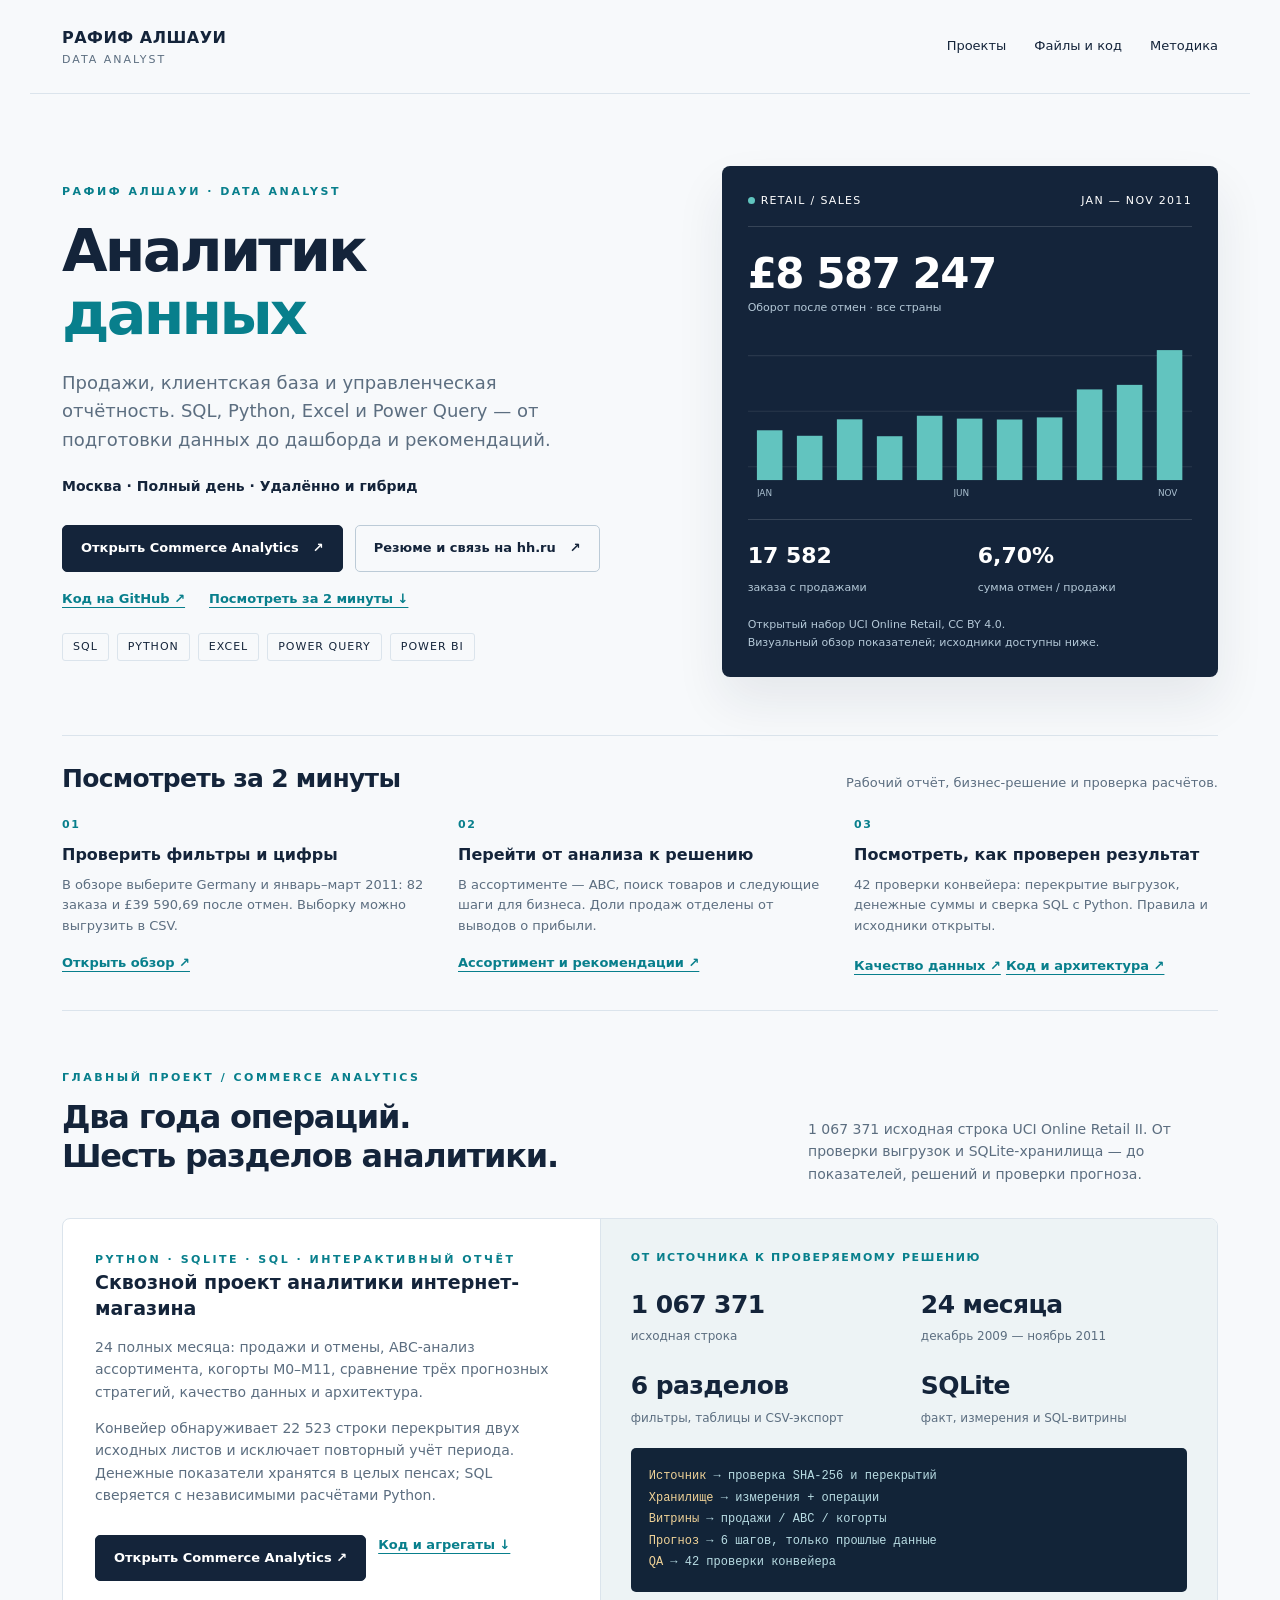
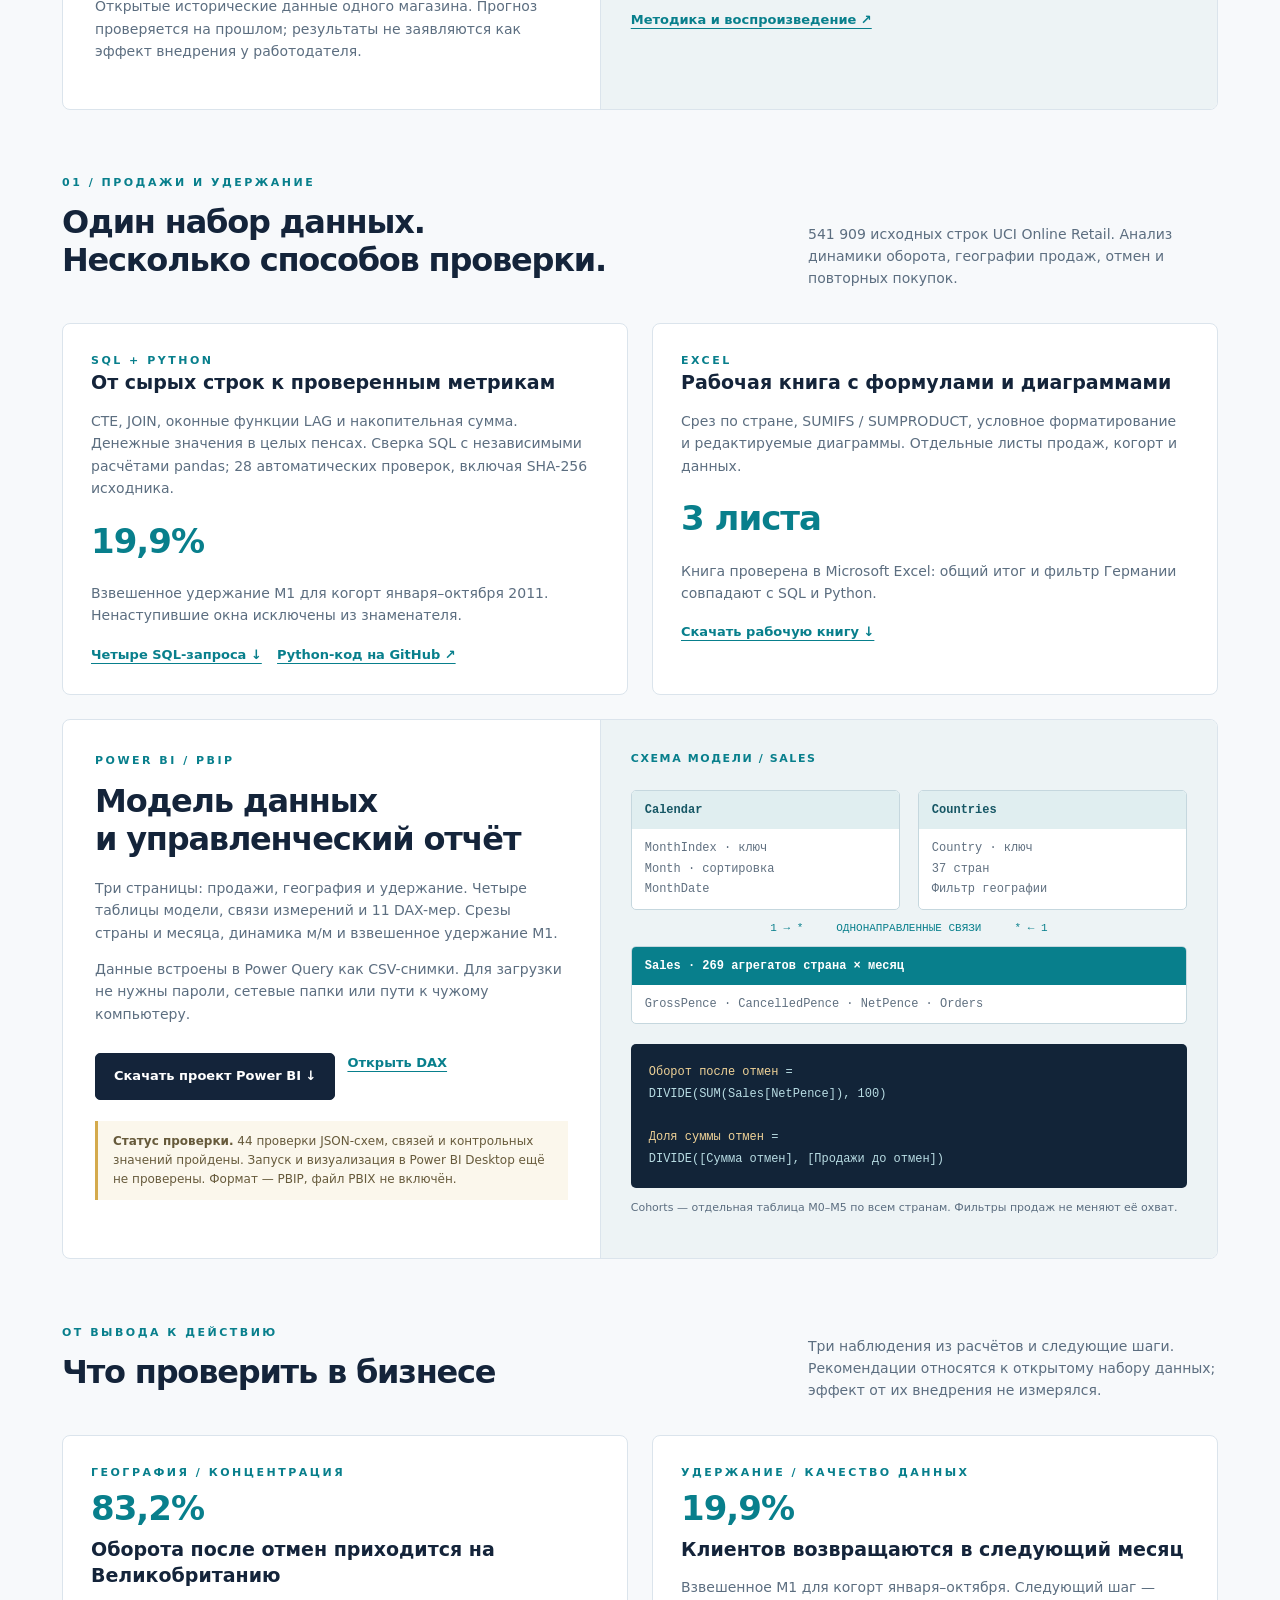
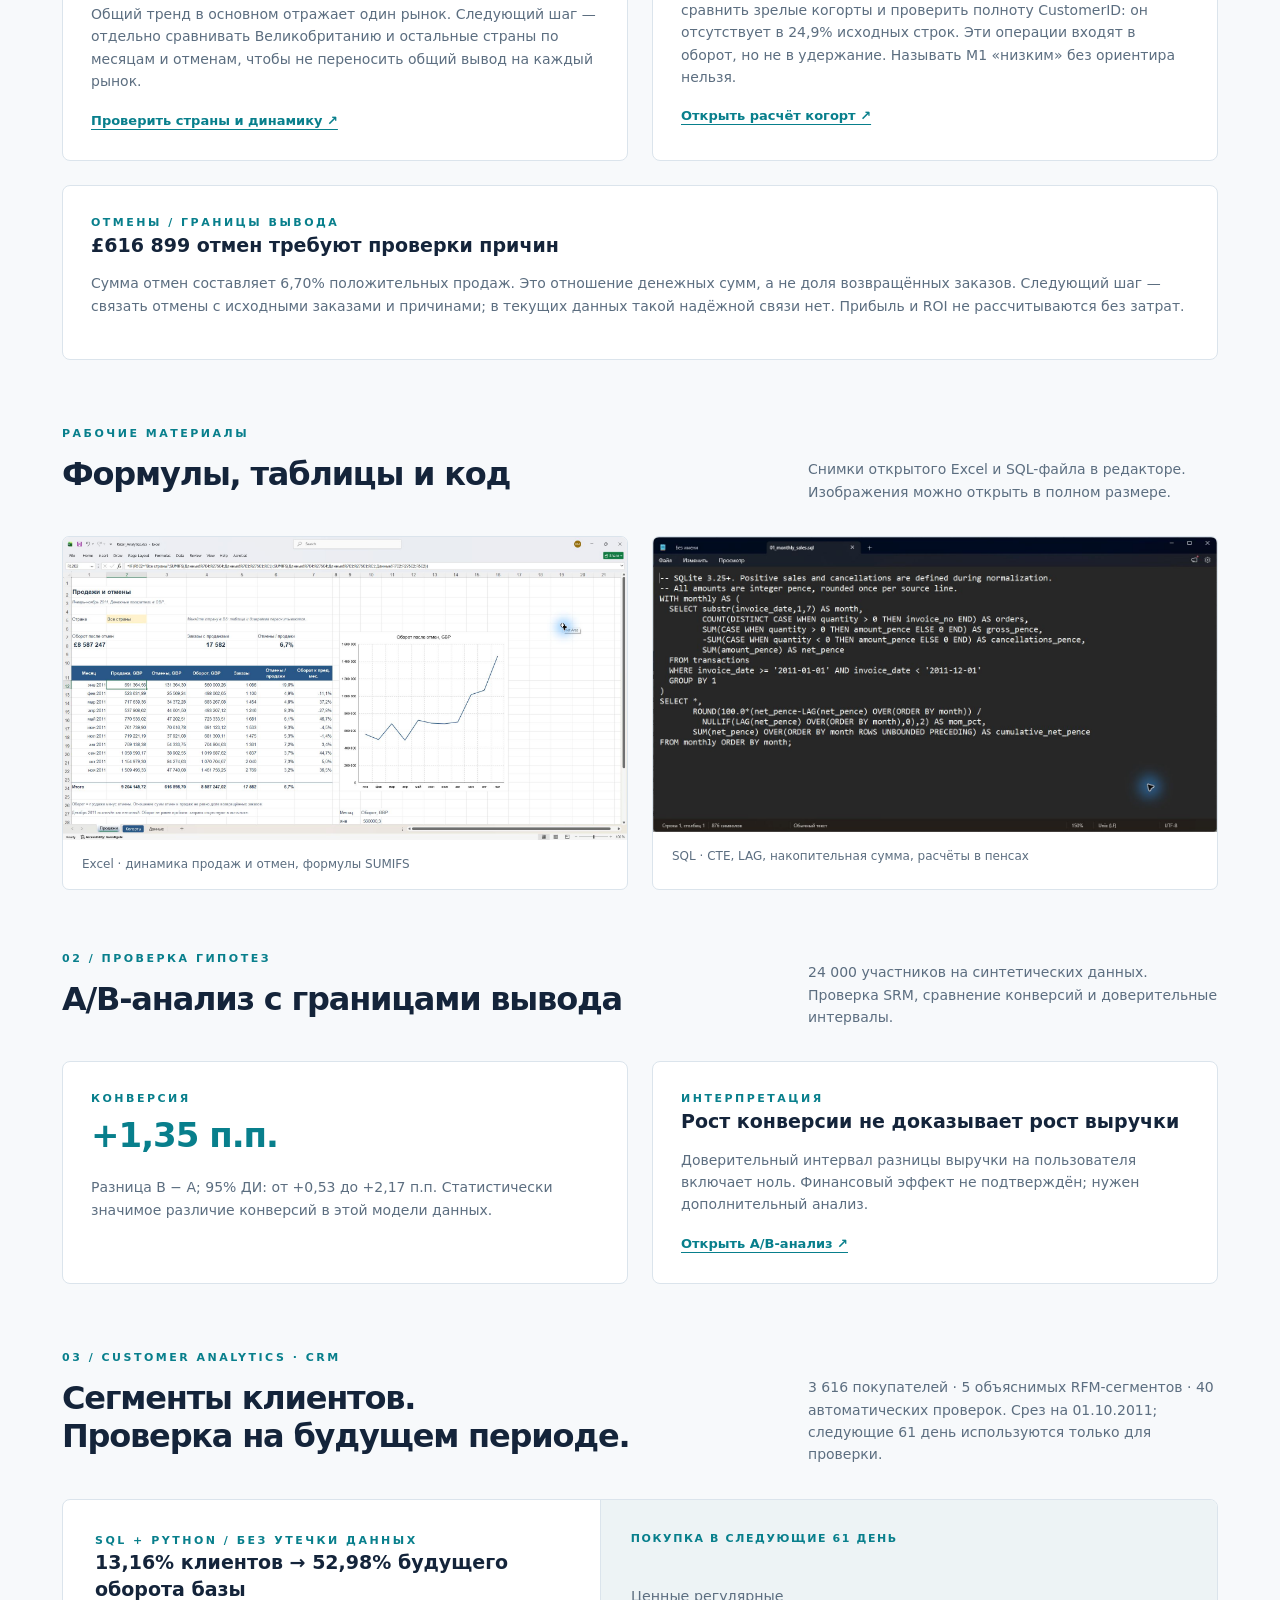
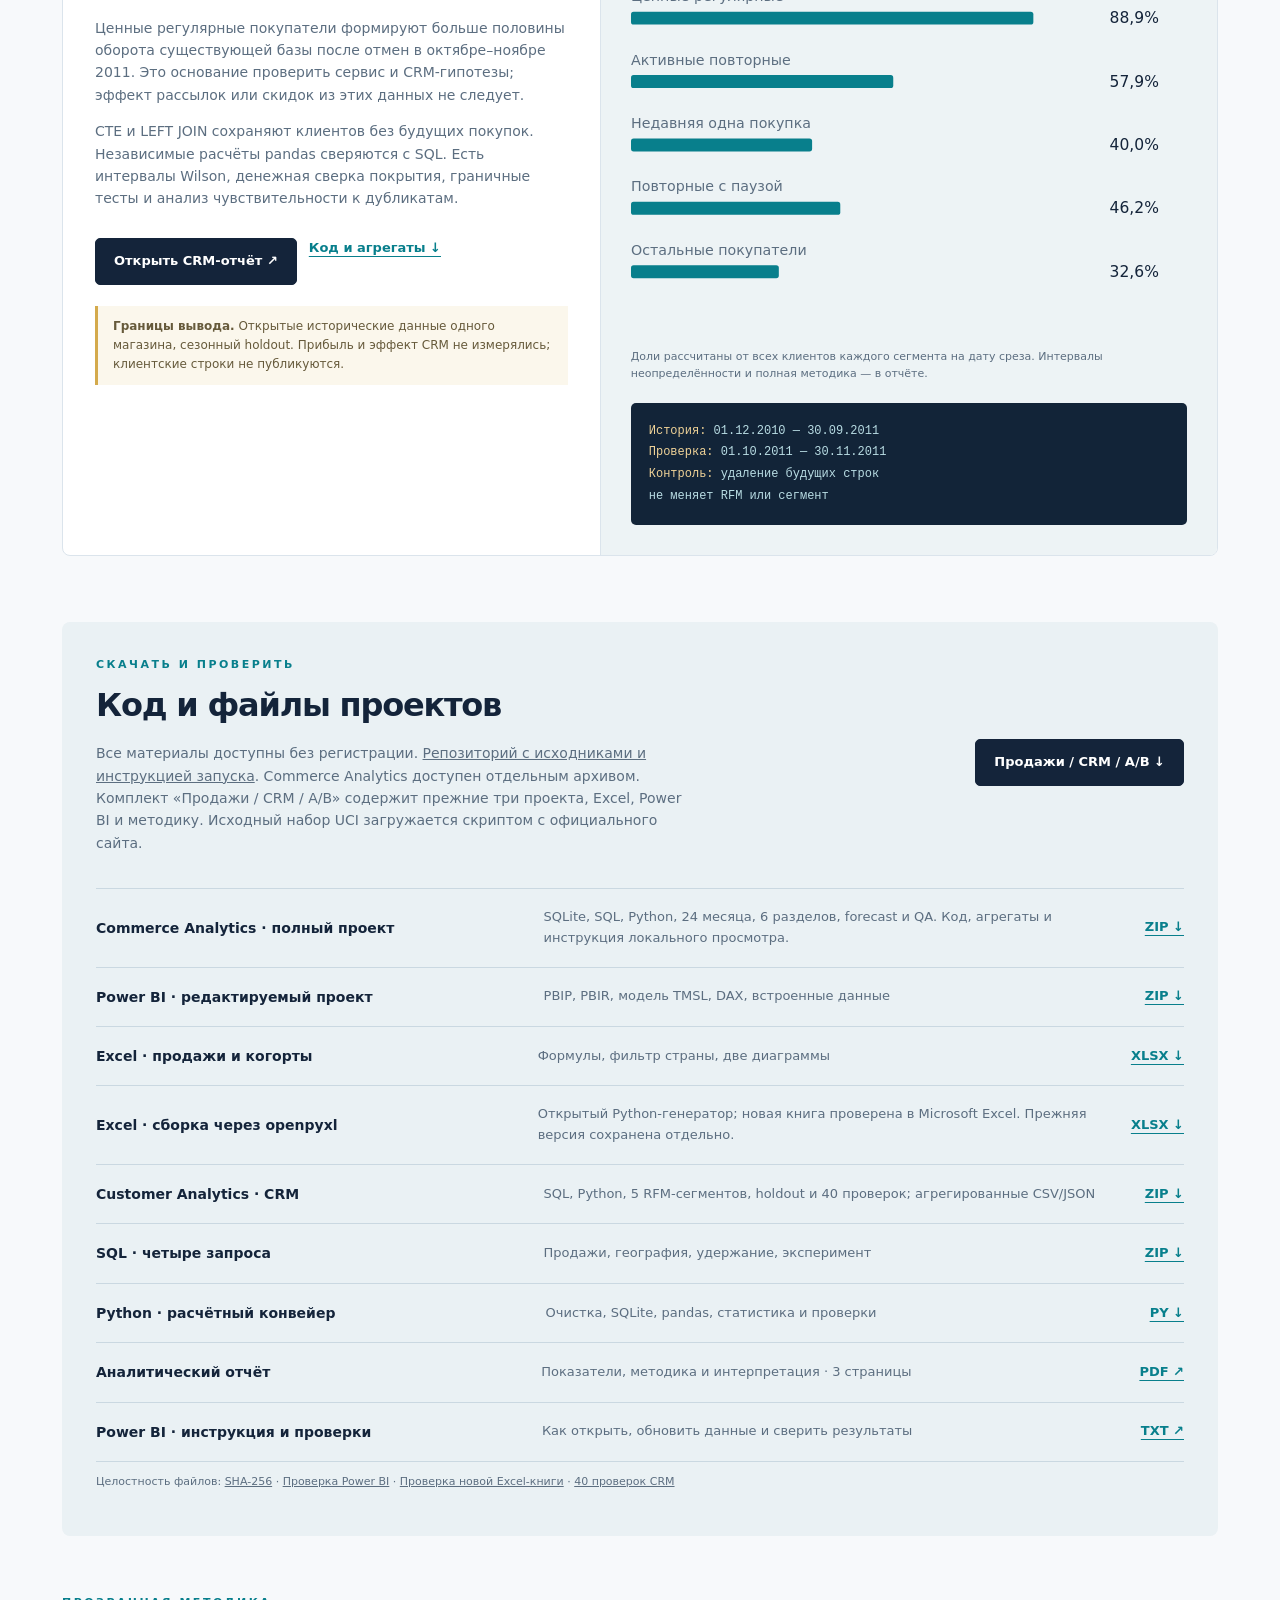
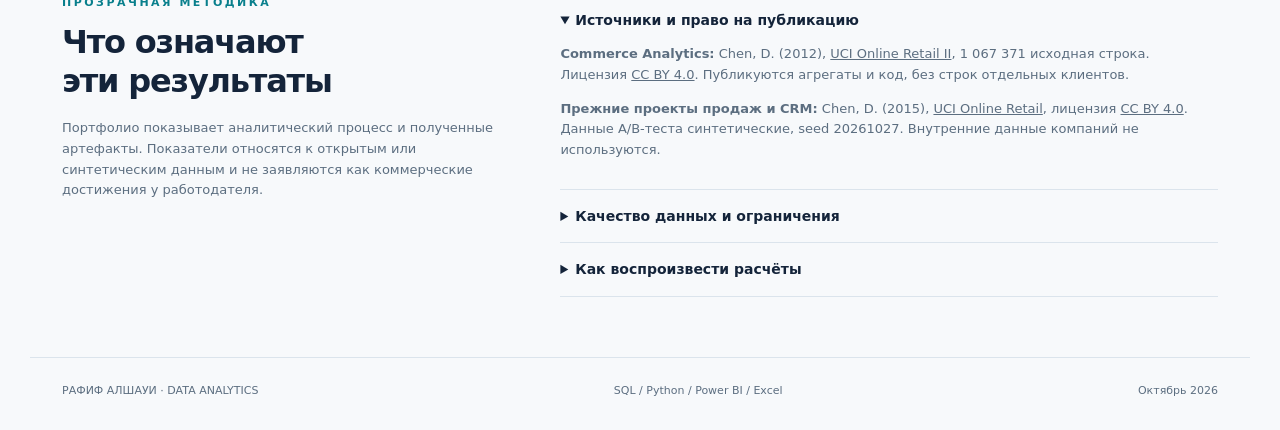
==== commit 1e04eab2: "Improve recruiter overview, project navigation and resume contact link" ====
--- a/index.html
+++ b/index.html
@@ -1,18 +1,21 @@
 <!doctype html>
 <html lang="ru"><head><meta charset="utf-8"><meta name="viewport" content="width=device-width,initial-scale=1">
-<title>Рафиф Алшауи — аналитика данных</title><meta name="description" content="Портфолио аналитика данных: SQL, Python, Excel, Power BI. Продажи, CRM-сегментация, удержание и A/B-анализ. Открытые исходники и воспроизводимые расчёты.">
+<title>Рафиф Алшауи — аналитика данных</title><meta name="description" content="Рафиф Алшауи — аналитик данных. Москва, полный день, удалённо и гибрид. SQL, Python, Excel, Power Query. Интерактивные проекты, открытый код и резюме на hh.ru.">
 <meta property="og:title" content="Рафиф Алшауи — аналитика данных"><meta property="og:description" content="От исходных данных до проверяемых выводов. Power BI, SQL, Python и Excel.">
 <style>
 :root{--ink:#14243a;--muted:#5c6e80;--accent:#087f8c;--line:#dbe4ec;--paper:#f7f9fb;--gold:#d6a745}*{box-sizing:border-box}html{scroll-behavior:smooth}body{margin:0;color:var(--ink);background:var(--paper);font:16px/1.6 'Segoe UI',system-ui,sans-serif}a{color:inherit}button,a{touch-action:manipulation}a:focus-visible,button:focus-visible,summary:focus-visible{outline:3px solid var(--gold);outline-offset:5px}header,main,footer{max-width:1220px;margin:auto;padding-left:32px;padding-right:32px}header{display:flex;align-items:center;justify-content:space-between;padding-top:25px;padding-bottom:25px;border-bottom:1px solid var(--line)}.name{font-weight:750;letter-spacing:.5px;text-decoration:none}.name span{display:block;font-size:11px;font-weight:500;letter-spacing:2px;color:var(--muted)}nav{display:flex;gap:28px;font-size:13px}nav a{text-decoration:none}nav a:hover{color:var(--accent)}.hero{display:grid;grid-template-columns:1.2fr 1fr;gap:64px;align-items:center;padding:72px 0 58px}.kicker{font-size:11px;font-weight:750;letter-spacing:2.5px;color:var(--accent);text-transform:uppercase}h1{font-size:clamp(38px,4.6vw,62px);line-height:1.07;letter-spacing:-2.8px;font-weight:650;margin:18px 0 24px}h1 em{font-style:normal;color:var(--accent)}h2{font-size:32px;letter-spacing:-1.2px;line-height:1.2;margin:12px 0 18px;font-weight:650}h3{font-size:19px;line-height:1.4;margin:0 0 10px}.intro{font-size:18px;color:var(--muted);max-width:540px}.actions{display:flex;flex-wrap:wrap;gap:12px;margin-top:28px}.button{padding:12px 18px;background:var(--ink);color:#fff;border:1px solid var(--ink);border-radius:5px;font-size:13px;font-weight:650;text-decoration:none;display:inline-flex;gap:14px;align-items:center}.button:hover{background:var(--accent);border-color:var(--accent)}.button.light{background:transparent;color:var(--ink);border-color:#bccbd7}.button.light:hover{border-color:var(--accent)}.tags{display:flex;gap:8px;flex-wrap:wrap;margin-top:28px}.tag{font-size:11px;letter-spacing:1px;border:1px solid var(--line);padding:4px 10px;border-radius:3px}.report-preview{padding:26px;background:var(--ink);color:#fff;border-radius:8px;box-shadow:0 24px 50px #14243a15}.report-preview .tiny{color:#b4c8d7}.preview-head{display:flex;justify-content:space-between;align-items:center;border-bottom:1px solid #ffffff25;padding-bottom:16px;font-size:11px;letter-spacing:1.3px}.dot{width:7px;height:7px;display:inline-block;border-radius:50%;background:#60c5bf;margin-right:6px}.big{font-size:42px;line-height:1.2;font-weight:600;letter-spacing:-1.5px;margin-top:22px}.tiny{font-size:11px;color:var(--muted)}.mini-grid{display:grid;grid-template-columns:1fr 1fr;gap:16px;margin-top:22px;border-top:1px solid #ffffff25;padding-top:18px}.mini-grid b{display:block;font-size:22px;font-weight:550}.report-preview svg{width:100%;margin-top:22px;display:block}.strip{display:grid;grid-template-columns:repeat(3,1fr);gap:32px;border-top:1px solid var(--line);border-bottom:1px solid var(--line);padding:25px 0;margin-bottom:60px}.strip b{display:block;font-size:14px}.strip span{font-size:12px;color:var(--muted)}section{scroll-margin-top:26px}.section-head{display:flex;justify-content:space-between;gap:30px;align-items:flex-end;margin-bottom:25px}.section-head p{max-width:410px;color:var(--muted);font-size:14px;margin:0 0 8px}.feature{margin-top:24px;display:grid;grid-template-columns:1fr 1.15fr;gap:0;background:#fff;border:1px solid var(--line);border-radius:8px;overflow:hidden}.feature-copy{padding:32px}.feature-copy p{font-size:14px;color:var(--muted)}.feature-art{padding:30px;background:#edf3f5;border-left:1px solid var(--line)}.model-label{font-size:11px;letter-spacing:1.6px;font-weight:700;margin-bottom:22px;color:var(--accent)}.model{display:grid;grid-template-columns:1fr 1fr;gap:18px}.table{background:#fff;border:1px solid #c5d7de;border-radius:5px;overflow:hidden;font:12px/1.7 Consolas,monospace}.table b{display:block;background:#e0eef0;color:#175765;padding:9px 13px}.table p{margin:0;padding:9px 13px;color:#607080}.table.fact{grid-column:1/-1}.table.fact b{background:var(--accent);color:white}.relation{text-align:center;font:11px Consolas,monospace;color:var(--accent);margin:12px 0}.code{background:#122438;color:#b8dce3;padding:18px;border-radius:5px;font:12px/1.8 Consolas,monospace;overflow:auto;white-space:pre-wrap;word-break:break-word;margin-top:20px}.code strong{color:#efd297;font-weight:normal}.status{border-left:3px solid #d4aa4c;padding:11px 15px;background:#fbf7ec;font-size:12px;color:#665a3b;margin-top:21px}.cards{display:grid;grid-template-columns:1fr 1fr;gap:24px;margin-top:24px}.case{background:#fff;border:1px solid var(--line);border-radius:8px;padding:28px}.case p{font-size:14px;color:var(--muted)}.case .metric{font-size:34px;color:var(--accent);font-weight:600;letter-spacing:-1px}.textlink{font-size:13px;color:var(--accent);font-weight:600;text-underline-offset:4px}.evidence{padding-top:65px}.shots{display:grid;grid-template-columns:1fr 1fr;gap:24px}.shot{margin:0;border:1px solid var(--line);border-radius:7px;background:white;overflow:hidden}.shot a{display:block}.shot img{width:100%;display:block;height:auto}.shot figcaption{padding:15px 19px;font-size:12px;color:var(--muted)}.download-section{margin:66px 0 0;padding:34px;background:#eaf1f4;border-radius:8px}.download-top{display:flex;gap:30px;align-items:center;justify-content:space-between}.download-top p{font-size:14px;color:var(--muted);max-width:600px}.download-list{margin-top:20px;border-top:1px solid #cad8e1}.download-row{display:grid;grid-template-columns:1.1fr 1.5fr auto;align-items:center;gap:25px;padding:18px 0;border-bottom:1px solid #cad8e1;font-size:13px}.download-row strong{font-size:14px}.download-row span{color:var(--muted)}.download-row a{color:var(--accent);font-weight:700;text-underline-offset:4px;white-space:nowrap}.method{margin-top:58px;display:grid;grid-template-columns:.8fr 1.2fr;gap:60px}.method p,.method li{font-size:13px;color:var(--muted)}.method ul{padding-left:20px}.method li{margin:9px 0}details{border-bottom:1px solid var(--line);padding:15px 0}summary{cursor:pointer;font-size:14px;font-weight:600}footer{margin-top:60px;border-top:1px solid var(--line);padding-top:24px;padding-bottom:30px;display:flex;justify-content:space-between;gap:25px;font-size:11px;color:var(--muted)}@media(max-width:900px){.hero{gap:30px}.hero h1{font-size:45px}.feature{grid-template-columns:1fr}.feature-art{border-left:0;border-top:1px solid var(--line)}.method{gap:25px}.download-top{display:block}}@media(max-width:640px){header,main,footer{padding-left:20px;padding-right:20px}header{align-items:start}nav{gap:16px;font-size:12px}nav a:first-child{display:none}.hero{grid-template-columns:1fr;padding:40px 0;gap:30px}.hero h1{font-size:43px;letter-spacing:-2px}.intro{font-size:16px}.strip{grid-template-columns:1fr;gap:15px;margin-bottom:40px}.section-head{display:block}.section-head p{margin-top:15px}.cards,.shots,.method{grid-template-columns:1fr}.feature-copy,.feature-art,.case,.download-section{padding:23px}.download-row{grid-template-columns:1fr auto;gap:8px}.download-row span{grid-column:1/-1;grid-row:2}.download-row strong{font-size:13px}.method{gap:10px}footer{display:block}footer span{display:block;margin-top:7px}h2{font-size:28px}}
 
 /* commerce-integration:style */
 .commerce-feature{margin-bottom:64px}.commerce-stats{display:grid;grid-template-columns:1fr 1fr;gap:24px}.commerce-stats b{display:block;font-size:25px;letter-spacing:-.6px;line-height:1.3}.commerce-stats span{display:block;color:var(--muted);font-size:12px;margin-top:6px}.commerce-feature .feature-art .textlink{display:inline-block;margin-top:18px}@media(max-width:640px){.commerce-stats{gap:22px 15px}.commerce-stats b{font-size:21px}.commerce-feature{margin-bottom:44px}}
+
+/* Recruiter overview: role, availability and a short evidence route. */
+.availability{margin:20px 0 0;font-size:14px;font-weight:650;color:var(--ink)}.support-links{display:flex;flex-wrap:wrap;gap:12px 24px;margin-top:17px}.hero .tags{margin-top:23px}.quick-tour{border-top:1px solid var(--line);border-bottom:1px solid var(--line);padding:28px 0 32px;margin-bottom:58px}.tour-heading{display:flex;gap:24px;align-items:baseline;justify-content:space-between;margin-bottom:22px}.tour-heading h2{font-size:25px;letter-spacing:-.7px;margin:0}.tour-heading p{font-size:13px;color:var(--muted);margin:0}.tour-list{list-style:none;padding:0;margin:0;display:grid;grid-template-columns:repeat(3,minmax(0,1fr));gap:32px}.tour-list li{min-width:0}.tour-number{display:block;color:var(--accent);font-size:11px;font-weight:750;letter-spacing:1.5px;margin-bottom:10px}.tour-list h3{font-size:16px;line-height:1.35;margin-bottom:9px}.tour-list p{font-size:13px;line-height:1.6;color:var(--muted);margin:0 0 12px}.tour-code{display:inline-block;margin-top:7px;margin-left:0}@media(max-width:900px){.tour-heading{display:block}.tour-heading p{margin-top:8px}.tour-list{gap:22px}}@media(max-width:640px){.hero .actions .button{width:100%;justify-content:space-between}.availability{line-height:1.7}.tour-list{grid-template-columns:1fr;gap:25px}.quick-tour{margin-bottom:40px;padding:24px 0}.tour-heading h2{font-size:24px}.support-links{gap:12px 20px}}
 </style></head><body>
 <header><a href="#" class="name">РАФИФ АЛШАУИ<span>DATA ANALYST</span></a><nav aria-label="Навигация"><a href="#commerce">Проекты</a><a href="#files">Файлы и код</a><a href="#method">Методика</a></nav></header>
 <main>
-<section class="hero"><div><div class="kicker">Портфолио аналитика данных</div><h1>От данных —<br>к <em>проверяемым</em><br>выводам.</h1><p class="intro">Продажи, удержание клиентов и проверка гипотез. SQL и Python для расчётов, Power BI и Excel для отчётности.</p><div class="actions"><!-- commerce-integration:hero:start --><a class="button" href="commerce_platform/">Commerce Analytics · главный проект <span>↗</span></a><!-- commerce-integration:hero:end --><a class="button light" href="analytics.html">Открыть интерактивный обзор <span>↗</span></a><a class="button light" href="customer_analytics/index.html">Открыть CRM-кейс <span>↗</span></a><a class="button light" href="https://github.com/ManhalRR/Rafif">Смотреть код на GitHub <span>↗</span></a></div><div class="tags"><span class="tag">SQL</span><span class="tag">PYTHON</span><span class="tag">POWER BI</span><span class="tag">EXCEL</span></div></div>
+<section class="hero"><div><div class="kicker">Рафиф Алшауи · Data Analyst</div><h1>Аналитик<br><em>данных</em></h1><p class="intro">Продажи, клиентская база и управленческая отчётность. SQL, Python, Excel и Power Query — от подготовки данных до дашборда и рекомендаций.</p><p class="availability">Москва · Полный день · Удалённо и гибрид</p><div class="actions"><!-- commerce-integration:hero:start --><a class="button" href="commerce_platform/">Открыть Commerce Analytics <span>↗</span></a><!-- commerce-integration:hero:end --><a class="button light" href="https://hh.ru/resume/2a6c4483ff1150b8ce0039ed1f717246704a79" target="_blank" rel="noopener">Резюме и связь на hh.ru <span>↗</span></a></div><div class="support-links"><a class="textlink" href="https://github.com/ManhalRR/Rafif">Код на GitHub ↗</a><a class="textlink" href="#quick-tour">Посмотреть за 2 минуты ↓</a></div><div class="tags"><span class="tag">SQL</span><span class="tag">PYTHON</span><span class="tag">EXCEL</span><span class="tag">POWER QUERY</span><span class="tag">POWER BI</span></div></div>
 <div class="report-preview" aria-label="Контрольные показатели проекта продаж"><div class="preview-head"><span><i class="dot"></i>RETAIL / SALES</span><span>JAN — NOV 2011</span></div><div class="big">£8 587 247</div><div class="tiny">Оборот после отмен · все страны</div><svg viewBox="0 0 400 142" role="img" aria-label="Динамика оборота, январь–ноябрь 2011"><path d="M0 115H400M0 65H400M0 15H400" stroke="#ffffff16"/><g fill="#62c4bf"><rect x="8" y="82.18" width="23" height="44.82"/><rect x="44" y="87.13" width="23" height="39.87"/><rect x="80" y="72.31" width="23" height="54.69"/><rect x="116" y="87.52" width="23" height="39.48"/><rect x="152" y="69.10" width="23" height="57.90"/><rect x="188" y="71.68" width="23" height="55.32"/><rect x="224" y="72.47" width="23" height="54.53"/><rect x="260" y="70.59" width="23" height="56.41"/><rect x="296" y="45.38" width="23" height="81.62"/><rect x="332" y="41.30" width="23" height="85.70"/><rect x="368" y="10.00" width="23" height="117.00"/></g><text x="8" y="141" fill="#aabfcf" font-size="8">JAN</text><text x="185" y="141" fill="#aabfcf" font-size="8">JUN</text><text x="369" y="141" fill="#aabfcf" font-size="8">NOV</text></svg><div class="mini-grid"><div><b>17 582</b><span class="tiny">заказа с продажами</span></div><div><b>6,70%</b><span class="tiny">сумма отмен / продажи</span></div></div><p class="tiny" style="margin:18px 0 0">Открытый набор UCI Online Retail, CC BY 4.0.<br>Визуальный обзор показателей; исходники доступны ниже.</p></div></section>
-<div class="strip"><div><b>Воспроизводимый конвейер</b><span>Исходные данные → SQL / pandas → отчёт</span></div><div><b>Контроль качества</b><span>Пропуски, отмены, дубликаты и границы периодов</span></div><div><b>Открытые материалы</b><span>Просмотр и загрузка без регистрации</span></div></div>
+<section id="quick-tour" class="quick-tour" aria-labelledby="tour-title"><div class="tour-heading"><h2 id="tour-title">Посмотреть за 2 минуты</h2><p>Рабочий отчёт, бизнес-решение и проверка расчётов.</p></div><ol class="tour-list"><li><span class="tour-number">01</span><h3>Проверить фильтры и цифры</h3><p>В обзоре выберите Germany и январь–март 2011: 82 заказа и £39 590,69 после отмен. Выборку можно выгрузить в CSV.</p><a class="textlink" href="commerce_platform/#overview">Открыть обзор ↗</a></li><li><span class="tour-number">02</span><h3>Перейти от анализа к решению</h3><p>В ассортименте — ABC, поиск товаров и следующие шаги для бизнеса. Доли продаж отделены от выводов о прибыли.</p><a class="textlink" href="commerce_platform/#products">Ассортимент и рекомендации ↗</a></li><li><span class="tour-number">03</span><h3>Посмотреть, как проверен результат</h3><p>42 проверки конвейера: перекрытие выгрузок, денежные суммы и сверка SQL с Python. Правила и исходники открыты.</p><a class="textlink" href="commerce_platform/#quality">Качество данных ↗</a> <a class="textlink tour-code" href="commerce_platform/#architecture">Код и архитектура ↗</a></li></ol></section>
 <!-- commerce-integration:feature:start -->
 <section id="commerce" class="commerce-feature">
 <div class="section-head"><div><div class="kicker">Главный проект / Commerce Analytics</div><h2>Два года операций.<br>Шесть разделов аналитики.</h2></div><p>1 067 371 исходная строка UCI Online Retail II. От проверки выгрузок и SQLite-хранилища — до показателей, решений и проверки прогноза.</p></div>
